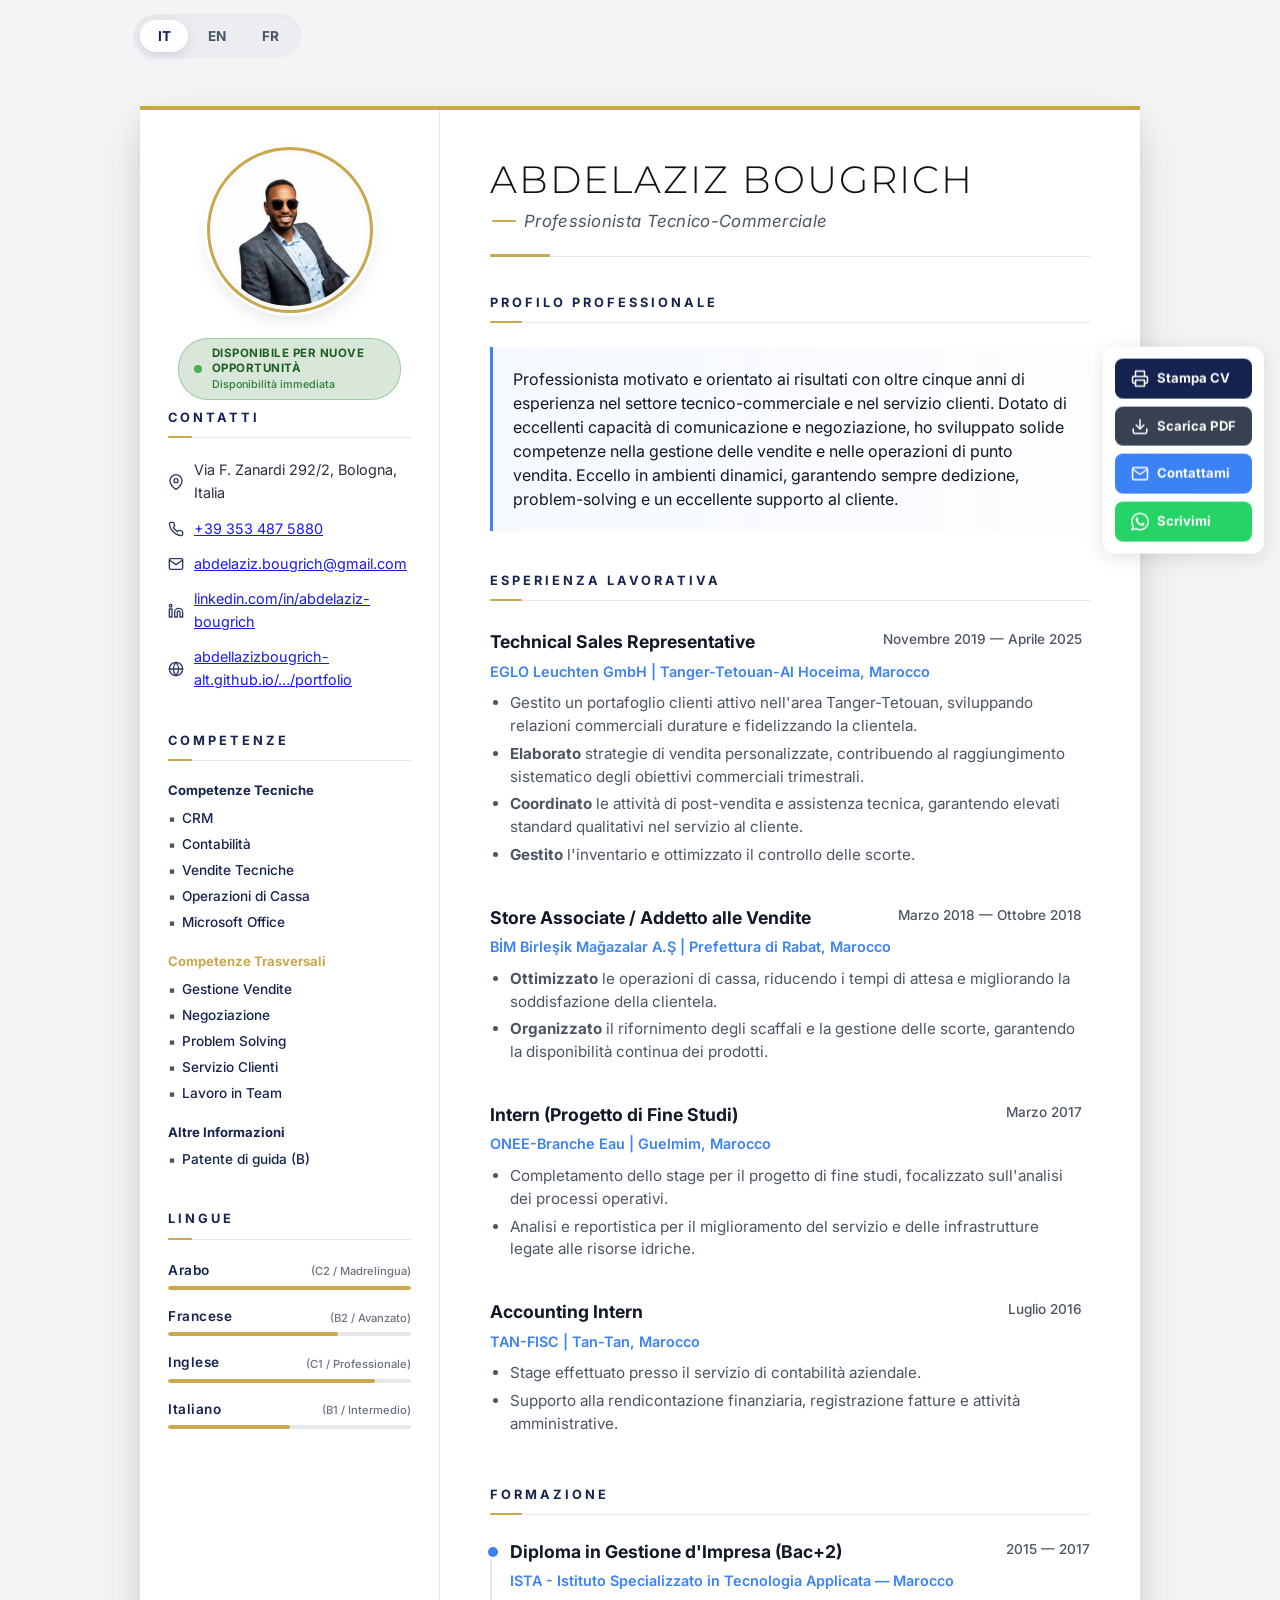
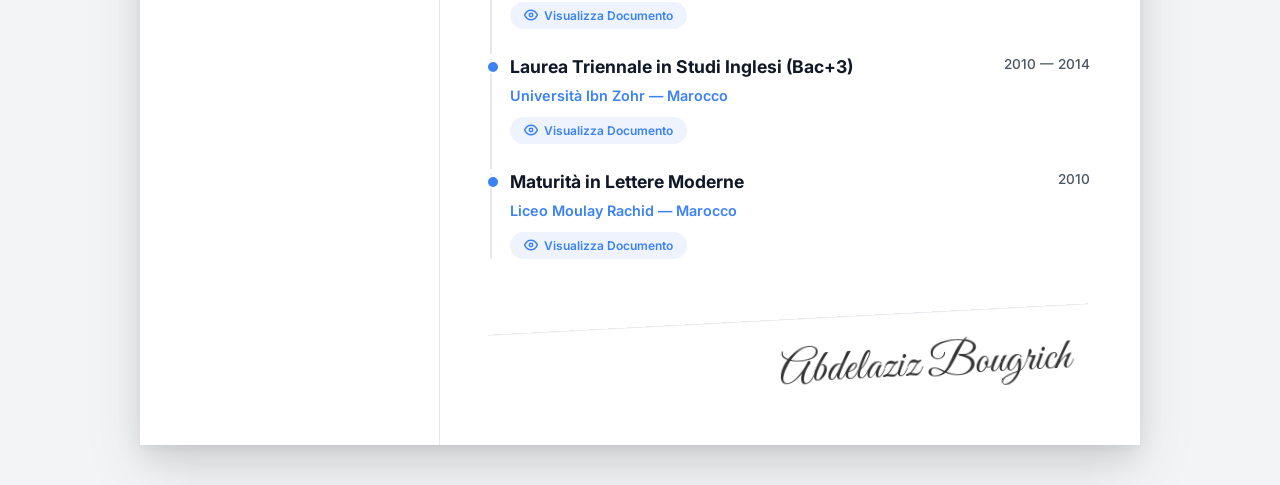
==== index.html @ 0a9b0629 "up" ====
<!DOCTYPE html>
<html lang="it">

<head>
    <meta charset="UTF-8">
    <meta name="viewport" content="width=device-width, initial-scale=1.0">
    <title>CV — Abdelaziz Bougrich | Technical Sales Professional</title>
    <!-- SEO & Accessibility -->
    <meta name="description"
        content="CV professionale di Abdelaziz Bougrich — Professionista Tecnico-Commerciale con 5+ anni di esperienza. Basato a Bologna, Italia.">
    <!-- Open Graph / LinkedIn / WhatsApp Social Preview -->
    <meta property="og:type" content="profile">
    <meta property="og:title" content="Abdelaziz Bougrich — Professionista Tecnico-Commerciale">
    <meta property="og:description"
        content="CV professionale con 5+ anni di esperienza nelle vendite tecniche, servizio clienti e gestione commerciale. Disponibile a Bologna, Italia.">
    <meta property="og:url" content="https://abdellazizbougrich-alt.github.io/Bougrich-abdelaziz-CV/">
    <meta property="og:image"
        content="https://abdellazizbougrich-alt.github.io/Bougrich-abdelaziz-CV/profile-placeholder.jpeg">
    <meta property="og:locale" content="it_IT">
    <meta name="twitter:card" content="summary_large_image">
    <meta name="twitter:title" content="Abdelaziz Bougrich — CV Professionale">
    <meta name="twitter:description" content="5+ anni nelle vendite tecniche. Disponibile a Bologna, Italia.">
    <link rel="icon" type="image/svg+xml"
        href="data:image/svg+xml,<svg xmlns='http://www.w3.org/2000/svg' viewBox='0 0 32 32'><rect width='32' height='32' rx='6' fill='%231a2a6c'/><text x='16' y='22' font-family='sans-serif' font-size='13' font-weight='700' fill='white' text-anchor='middle'>AB</text></svg>">
    <link rel="stylesheet" href="style.css">
</head>

<body>
    <!-- Language Toggles -->
    <input type="radio" name="lang-switch" id="lang-it" checked class="lang-toggle">
    <input type="radio" name="lang-switch" id="lang-en" class="lang-toggle">
    <input type="radio" name="lang-switch" id="lang-fr" class="lang-toggle">

    <div class="top-bar no-print">
        <div class="lang-controls">
            <label for="lang-it" class="lang-btn">IT</label>
            <label for="lang-en" class="lang-btn">EN</label>
            <label for="lang-fr" class="lang-btn">FR</label>
        </div>
    </div>

    <div class="cv-wrapper">
        <!-- Sidebar: Info, Skills, Languages -->
        <aside class="sidebar">
            <div class="photo-container">
                <img src="profile-placeholder.jpeg"
                    alt="Abdelaziz Bougrich" class="profile-photo">
            </div>

            <!-- Availability Badge -->
            <div class="availability-badge no-print" id="availabilityBadge">
                <span class="badge-dot"></span>
                <div class="badge-text">
                    <strong class="badge-status">
                        <span data-lang="it">Disponibile per nuove opportunità</span>
                        <span data-lang="en">Open to Work</span>
                        <span data-lang="fr">Ouvert aux opportunités</span>
                    </strong>
                    <span class="badge-notice">
                        <span data-lang="it">Disponibilità immediata</span>
                        <span data-lang="en">Available Immediately</span>
                        <span data-lang="fr">Disponible immédiatement</span>
                    </span>
                </div>
            </div>

            <!-- Contatti -->
            <div class="sidebar-section" id="contatti">
                <h2 data-lang="it">Contatti</h2>
                <h2 data-lang="en">Contact</h2>
                <h2 data-lang="fr">Contacts</h2>
                <div class="contact-info">
                    <p>
                        <svg xmlns="http://www.w3.org/2000/svg" width="16" height="16" viewBox="0 0 24 24" fill="none"
                            stroke="currentColor" stroke-width="2" stroke-linecap="round" stroke-linejoin="round"
                            class="contact-icon">
                            <path d="M21 10c0 7-9 13-9 13s-9-6-9-13a9 9 0 0 1 18 0z"></path>
                            <circle cx="12" cy="10" r="3"></circle>
                        </svg>
                        <span data-lang="it">Via F. Zanardi 292/2, Bologna, Italia</span><span data-lang="en">Via F.
                            Zanardi 292/2, Bologna, Italy</span><span data-lang="fr">Via F. Zanardi 292/2, Bologne,
                            Italie</span>
                    </p>
                    <p>
                        <svg xmlns="http://www.w3.org/2000/svg" width="16" height="16" viewBox="0 0 24 24" fill="none"
                            stroke="currentColor" stroke-width="2" stroke-linecap="round" stroke-linejoin="round"
                            class="contact-icon">
                            <path
                                d="M22 16.92v3a2 2 0 0 1-2.18 2 19.79 19.79 0 0 1-8.63-3.07 19.5 19.5 0 0 1-6-6 19.79 19.79 0 0 1-3.07-8.67A2 2 0 0 1 4.11 2h3a2 2 0 0 1 2 1.72 12.84 12.84 0 0 0 .7 2.81 2 2 0 0 1-.45 2.11L8.09 9.91a16 16 0 0 0 6 6l1.27-1.27a2 2 0 0 1 2.11-.45 12.84 12.84 0 0 0 2.81.7A2 2 0 0 1 22 16.92z">
                            </path>
                        </svg>
                        <a href="tel:+393534875880">+39 353 487 5880</a>
                    </p>
                    <p>
                        <svg xmlns="http://www.w3.org/2000/svg" width="16" height="16" viewBox="0 0 24 24" fill="none"
                            stroke="currentColor" stroke-width="2" stroke-linecap="round" stroke-linejoin="round"
                            class="contact-icon">
                            <path d="M4 4h16c1.1 0 2 .9 2 2v12c0 1.1-.9 2-2 2H4c-1.1 0-2-.9-2-2V6c0-1.1.9-2 2-2z">
                            </path>
                            <polyline points="22,6 12,13 2,6"></polyline>
                        </svg>
                        <a href="https://mail.google.com/mail/?view=cm&fs=1&to=abdelaziz.bougrich@gmail.com&su=Candidatura%20-%20Abdelaziz%20Bougrich"
                            target="_blank">abdelaziz.bougrich@gmail.com</a>
                    </p>
                    <p>
                        <svg xmlns="http://www.w3.org/2000/svg" width="16" height="16" viewBox="0 0 24 24" fill="none"
                            stroke="currentColor" stroke-width="2" stroke-linecap="round" stroke-linejoin="round"
                            class="contact-icon">
                            <path d="M16 8a6 6 0 0 1 6 6v7h-4v-7a2 2 0 0 0-2-2 2 2 0 0 0-2 2v7h-4v-7a6 6 0 0 1 6-6z">
                            </path>
                            <rect x="2" y="9" width="4" height="12"></rect>
                            <circle cx="4" cy="4" r="2"></circle>
                        </svg>
                        <a href="https://www.linkedin.com/in/abdelaziz-bougrich-a13671155/"
                            target="_blank">linkedin.com/in/abdelaziz-bougrich</a>
                    </p>
                    <p>
                        <svg xmlns="http://www.w3.org/2000/svg" width="16" height="16" viewBox="0 0 24 24" fill="none"
                            stroke="currentColor" stroke-width="2" stroke-linecap="round" stroke-linejoin="round"
                            class="contact-icon">
                            <circle cx="12" cy="12" r="10"></circle>
                            <line x1="2" y1="12" x2="22" y2="12"></line>
                            <path
                                d="M12 2a15.3 15.3 0 0 1 4 10 15.3 15.3 0 0 1-4 10 15.3 15.3 0 0 1-4-10 15.3 15.3 0 0 1 4-10z">
                            </path>
                        </svg>
                        <a href="https://abdellazizbougrich-alt.github.io/Abdelaziz-Bougrich-portfolio/"
                            target="_blank">abdellazizbougrich-alt.github.io/…/portfolio</a>
                    </p>
                </div>
            </div>

            <!-- Competenze -->
            <div class="sidebar-section" id="competenze">
                <h2 data-lang="it">Competenze</h2>
                <h2 data-lang="en">Skills</h2>
                <h2 data-lang="fr">Compétences</h2>
                <strong style="display:block; margin-bottom:8px; font-size:0.82em; color:var(--primary-navy);"
                    data-lang="it">Competenze Tecniche</strong>
                <strong style="display:block; margin-bottom:8px; font-size:0.82em; color:var(--primary-navy);"
                    data-lang="en">Hard Skills</strong>
                <strong style="display:block; margin-bottom:8px; font-size:0.82em; color:var(--primary-navy);"
                    data-lang="fr">Compétences Techniques</strong>
                <ul class="skills-bullet-list" style="margin-bottom:20px;">
                    <li>CRM</li>
                    <li><span data-lang="it">Contabilità</span><span data-lang="en">Accounting</span><span
                            data-lang="fr">Comptabilité</span></li>
                    <li><span data-lang="it">Vendite Tecniche</span><span data-lang="en">Technical Sales</span><span
                            data-lang="fr">Ventes Techniques</span></li>
                    <li><span data-lang="it">Operazioni di Cassa</span><span data-lang="en">Cashiering</span><span
                            data-lang="fr">Tenue de Caisse</span></li>
                    <li>Microsoft Office</li>
                </ul>
                <strong style="display:block; margin-bottom:8px; font-size:0.82em; color:var(--accent-gold);"
                    data-lang="it">Competenze Trasversali</strong>
                <strong style="display:block; margin-bottom:8px; font-size:0.82em; color:var(--accent-gold);"
                    data-lang="en">Soft Skills</strong>
                <strong style="display:block; margin-bottom:8px; font-size:0.82em; color:var(--accent-gold);"
                    data-lang="fr">Compétences Transversales</strong>
                <ul class="skills-bullet-list" style="margin-bottom:20px;">
                    <li><span data-lang="it">Gestione Vendite</span><span data-lang="en">Sales Management</span><span
                            data-lang="fr">Gestion des Ventes</span></li>
                    <li><span data-lang="it">Negoziazione</span><span data-lang="en">Negotiation</span><span
                            data-lang="fr">Négociation</span></li>
                    <li><span data-lang="it">Problem Solving</span><span data-lang="en">Problem Solving</span><span
                            data-lang="fr">Résolution de Problèmes</span></li>
                    <li><span data-lang="it">Servizio Clienti</span><span data-lang="en">Customer Service</span><span
                            data-lang="fr">Service Client</span></li>
                    <li><span data-lang="it">Lavoro in Team</span><span data-lang="en">Teamwork</span><span
                            data-lang="fr">Travail en Équipe</span></li>
                </ul>
                <strong style="display:block; margin-bottom:8px; font-size:0.82em; color:var(--primary-navy);"
                    data-lang="it">Altre Informazioni</strong>
                <strong style="display:block; margin-bottom:8px; font-size:0.82em; color:var(--primary-navy);"
                    data-lang="en">Other Information</strong>
                <strong style="display:block; margin-bottom:8px; font-size:0.82em; color:var(--primary-navy);"
                    data-lang="fr">Autres Informations</strong>
                <ul class="skills-bullet-list">
                    <li><span data-lang="it">Patente di guida (B)</span><span data-lang="en">Driving Licence
                            (B)</span><span data-lang="fr">Permis de conduire (B)</span></li>
                </ul>
            </div>

            <!-- Lingue -->
            <div class="sidebar-section" id="lingue">
                <h2 data-lang="it">Lingue</h2>
                <h2 data-lang="en">Languages</h2>
                <h2 data-lang="fr">Langues</h2>
                <div class="lang-skill-group">
                    <div class="lang-item">
                        <div class="lang-info">
                            <span class="lang-name" data-lang="it">Arabo</span><span class="lang-name"
                                data-lang="en">Arabic</span><span class="lang-name" data-lang="fr">Arabe</span>
                            <span class="lang-level">(C2 / Madrelingua)</span>
                        </div>
                        <div class="lang-bar-bg">
                            <div class="lang-bar-fill" style="width:100%;"></div>
                        </div>
                    </div>
                    <div class="lang-item">
                        <div class="lang-info">
                            <span class="lang-name" data-lang="it">Francese</span><span class="lang-name"
                                data-lang="en">French</span><span class="lang-name" data-lang="fr">Français</span>
                            <span class="lang-level">(B2 / Avanzato)</span>
                        </div>
                        <div class="lang-bar-bg">
                            <div class="lang-bar-fill" style="width:70%;"></div>
                        </div>
                    </div>
                    <div class="lang-item">
                        <div class="lang-info">
                            <span class="lang-name" data-lang="it">Inglese</span><span class="lang-name"
                                data-lang="en">English</span><span class="lang-name" data-lang="fr">Anglais</span>
                            <span class="lang-level">(C1 / Professionale)</span>
                        </div>
                        <div class="lang-bar-bg">
                            <div class="lang-bar-fill" style="width:85%;"></div>
                        </div>
                    </div>
                    <div class="lang-item">
                        <div class="lang-info">
                            <span class="lang-name" data-lang="it">Italiano</span><span class="lang-name"
                                data-lang="en">Italian</span><span class="lang-name" data-lang="fr">Italien</span>
                            <span class="lang-level">(B1 / Intermedio)</span>
                        </div>
                        <div class="lang-bar-bg">
                            <div class="lang-bar-fill" style="width:50%;"></div>
                        </div>
                    </div>
                </div>
            </div>
        </aside>

        <!-- Main Content: Profile, Experience, Education -->
        <main class="main-content">
            <header>
                <h1><span class="first-name">Abdelaziz</span> <span class="last-name">BOUGRICH</span></h1>
                <p class="subtitle" data-lang="it">Professionista Tecnico-Commerciale</p>
                <p class="subtitle" data-lang="en">Technical Sales Professional</p>
                <p class="subtitle" data-lang="fr">Professionnel Technico-Commercial</p>
            </header>


            <section id="profilo">
                <h2 data-lang="it">Profilo Professionale</h2>
                <h2 data-lang="en">Professional Profile</h2>
                <h2 data-lang="fr">Profil Professionnel</h2>

                <div class="profile-grid">
                    <div class="profile-variant" data-lang="it">
                        <p>Professionista motivato e orientato ai risultati con oltre cinque anni di esperienza nel
                            settore tecnico-commerciale e nel servizio clienti. Dotato di eccellenti capacità di
                            comunicazione e negoziazione, ho sviluppato solide competenze nella gestione delle vendite e
                            nelle operazioni di punto vendita. Eccello in ambienti dinamici, garantendo sempre
                            dedizione, problem-solving e un eccellente supporto al cliente.</p>
                    </div>

                    <div class="profile-variant" data-lang="en">
                        <p>Motivated and results-oriented professional with over five years of experience in technical
                            sales and customer service. Equipped with excellent communication and negotiation skills, I
                            have developed solid expertise in sales management and store operations. I excel in dynamic,
                            fast-paced environments, consistently delivering dedication, problem-solving abilities, and
                            outstanding client support.</p>
                    </div>

                    <div class="profile-variant" data-lang="fr">
                        <p>Professionnel motivé et orienté vers les résultats avec plus de cinq ans d'expérience dans le
                            domaine technico-commercial et le service client. Doté d'excellentes capacités de
                            communication et de négociation, j'ai développé une solide expertise dans la gestion des
                            ventes et les opérations en magasin. J'excelle dans des environnements dynamiques, en
                            garantissant toujours dévouement, capacités de résolution de problèmes et un support client
                            exceptionnel.</p>
                    </div>
                </div>
            </section>

            <section id="esperienza">
                <h2 data-lang="it">Esperienza Lavorativa</h2>
                <h2 data-lang="en">Work Experience</h2>
                <h2 data-lang="fr">Expérience Professionnelle</h2>

                <article class="experience-item">
                    <div class="item-header">
                        <span class="item-title" data-lang="it">Technical Sales Representative</span>
                        <span class="item-title" data-lang="en">Technical Sales Representative</span>
                        <span class="item-title" data-lang="fr">Représentant Technico-Commercial</span>

                        <span class="item-date" data-lang="it">Novembre 2019 — Aprile 2025</span>
                        <span class="item-date" data-lang="en">November 2019 — April 2025</span>
                        <span class="item-date" data-lang="fr">Novembre 2019 — Avril 2025</span>
                    </div>
                    <div class="item-meta" data-lang="it">EGLO Leuchten GmbH | Tanger-Tetouan-Al Hoceima, Marocco</div>
                    <div class="item-meta" data-lang="en">EGLO Leuchten GmbH | Tanger-Tetouan-Al Hoceima, Morocco</div>
                    <div class="item-meta" data-lang="fr">EGLO Leuchten GmbH | Tanger-Tétouan-Al Hoceima, Maroc</div>

                    <div class="item-content" data-lang="it">
                        <ul>
                            <li><strong></strong>Gestito</strong> un portafoglio clienti attivo nell'area
                                Tanger-Tetouan, sviluppando relazioni commerciali durature e fidelizzando la clientela.
                            </li>
                            <li><strong>Elaborato</strong> strategie di vendita personalizzate, contribuendo al
                                raggiungimento sistematico degli obiettivi commerciali trimestrali.</li>
                            <li><strong>Coordinato</strong> le attività di post-vendita e assistenza tecnica, garantendo
                                elevati standard qualitativi nel servizio al cliente.</li>
                            <li><strong>Gestito</strong> l'inventario e ottimizzato il controllo delle scorte.</li>
                        </ul>
                    </div>
                    <div class="item-content" data-lang="en">
                        <ul>
                            <li><strong>Managed</strong> an active client portfolio across the Tanger-Tetouan region,
                                building lasting commercial relationships and driving customer loyalty.</li>
                            <li><strong>Developed</strong> tailored sales strategies that consistently contributed to
                                achieving quarterly commercial targets.</li>
                            <li><strong>Coordinated</strong> post-sale and technical support activities, ensuring
                                high-quality standards in customer service delivery.</li>
                            <li>Inventory management and stock control optimization.</li>
                        </ul>
                    </div>
                    <div class="item-content" data-lang="fr">
                        <ul>
                            <li><strong>Géré</strong> un portefeuille actif de clients dans la région Tanger-Tétouan, en
                                développant des relations commerciales durables et en fidélisant la clientèle.</li>
                            <li><strong>Élaboré</strong> des stratégies de vente personnalisées contribuant à l'atteinte
                                systématique des objectifs commerciaux trimestriels.</li>
                            <li><strong>Coordonné</strong> les activités d'après-vente et d'assistance technique,
                                garantissant un service client de haute qualité.</li>
                            <li><strong>Géré</strong> l'inventaire et optimisé le contrôle des stocks.</li>
                        </ul>
                    </div>
                </article>

                <article class="experience-item">
                    <div class="item-header">
                        <span class="item-title" data-lang="it">Store Associate / Addetto alle Vendite</span>
                        <span class="item-title" data-lang="en">Store Associate / Cashier</span>
                        <span class="item-title" data-lang="fr">Employé de Magasin / Caissier</span>

                        <span class="item-date" data-lang="it">Marzo 2018 — Ottobre 2018</span>
                        <span class="item-date" data-lang="en">March 2018 — October 2018</span>
                        <span class="item-date" data-lang="fr">Mars 2018 — Octobre 2018</span>
                    </div>

                    <div class="item-meta" data-lang="it">BİM Birleşik Mağazalar A.Ş | Prefettura di Rabat, Marocco
                    </div>
                    <div class="item-meta" data-lang="en">BİM Birleşik Mağazalar A.Ş | Rabat Prefecture, Morocco</div>
                    <div class="item-meta" data-lang="fr">BİM Birleşik Mağazalar A.Ş | Préfecture de Rabat, Maroc</div>

                    <div class="item-content" data-lang="it">
                        <ul>
                            <li><strong>Ottimizzato</strong> le operazioni di cassa, riducendo i tempi di attesa e
                                migliorando la soddisfazione della clientela.</li>
                            <li><strong>Organizzato</strong> il rifornimento degli scaffali e la gestione delle scorte,
                                garantendo la disponibilità continua dei prodotti.</li>
                        </ul>
                    </div>
                    <div class="item-content" data-lang="en">
                        <ul>
                            <li><strong>Optimized</strong> cashier operations, reducing wait times and improving overall
                                customer satisfaction.</li>
                            <li><strong>Organized</strong> shelf restocking and stock management, ensuring continuous
                                product availability on the shop floor.</li>
                        </ul>
                    </div>
                    <div class="item-content" data-lang="fr">
                        <ul>
                            <li><strong>Optimisé</strong> les opérations de caisse, réduisant les temps d'attente et
                                améliorant la satisfaction client.</li>
                            <li><strong>Organisé</strong> le réapprovisionnement des rayons et la gestion des stocks
                                pour garantir une disponibilité continue des produits.</li>
                        </ul>
                    </div>
                </article>

                <article class="experience-item">
                    <div class="item-header">
                        <span class="item-title" data-lang="it">Intern (Progetto di Fine Studi)</span>
                        <span class="item-title" data-lang="en">Intern (Final Year Project)</span>
                        <span class="item-title" data-lang="fr">Stagiaire (Projet de Fin d'Études)</span>

                        <span class="item-date" data-lang="it">Marzo 2017</span>
                        <span class="item-date" data-lang="en">March 2017</span>
                        <span class="item-date" data-lang="fr">Mars 2017</span>
                    </div>
                    <div class="item-meta" data-lang="it">ONEE-Branche Eau | Guelmim, Marocco</div>
                    <div class="item-meta" data-lang="en">ONEE-Branche Eau | Guelmim, Morocco</div>
                    <div class="item-meta" data-lang="fr">ONEE-Branche Eau | Guelmim, Maroc</div>

                    <div class="item-content" data-lang="it">
                        <ul>
                            <li>Completamento dello stage per il progetto di fine studi, focalizzato sull'analisi dei
                                processi operativi.</li>
                            <li>Analisi e reportistica per il miglioramento del servizio e delle infrastrutture legate
                                alle risorse idriche.</li>
                        </ul>
                    </div>
                    <div class="item-content" data-lang="en">
                        <ul>
                            <li>Completion of final year project internship, focused on analyzing operational processes.
                            </li>
                            <li>Analysis and reporting for improving services and infrastructure related to water
                                resources.</li>
                        </ul>
                    </div>
                    <div class="item-content" data-lang="fr">
                        <ul>
                            <li>Réalisation du stage de projet de fin d'études, axé sur l'analyse des processus
                                opérationnels.</li>
                            <li>Analyse et reporting pour l'amélioration du service et des infrastructures liées aux
                                ressources en eau.</li>
                        </ul>
                    </div>
                </article>

                <article class="experience-item">
                    <div class="item-header">
                        <span class="item-title" data-lang="it">Accounting Intern</span>
                        <span class="item-title" data-lang="en">Accounting Intern</span>
                        <span class="item-title" data-lang="fr">Stagiaire en Comptabilité</span>

                        <span class="item-date" data-lang="it">Luglio 2016</span>
                        <span class="item-date" data-lang="en">July 2016</span>
                        <span class="item-date" data-lang="fr">Juillet 2016</span>
                    </div>
                    <div class="item-meta" data-lang="it">TAN-FISC | Tan-Tan, Marocco</div>
                    <div class="item-meta" data-lang="en">TAN-FISC | Tan-Tan, Morocco</div>
                    <div class="item-meta" data-lang="fr">TAN-FISC | Tan-Tan, Maroc</div>

                    <div class="item-content" data-lang="it">
                        <ul>
                            <li>Stage effettuato presso il servizio di contabilità aziendale.</li>
                            <li>Supporto alla rendicontazione finanziaria, registrazione fatture e attività
                                amministrative.</li>
                        </ul>
                    </div>
                    <div class="item-content" data-lang="en">
                        <ul>
                            <li>Internship conducted in the corporate accounting department.</li>
                            <li>Support for financial reporting, invoice registration, and administrative tasks.</li>
                        </ul>
                    </div>
                    <div class="item-content" data-lang="fr">
                        <ul>
                            <li>Stage effectué au sein du service de comptabilité de l'entreprise.</li>
                            <li>Appui au reporting financier, à l'enregistrement des factures et aux tâches
                                administratives.</li>
                        </ul>
                    </div>
                </article>
            </section>

            <section id="formazione">
                <h2 data-lang="it">Formazione</h2>
                <h2 data-lang="en">Education</h2>
                <h2 data-lang="fr">Formation</h2>

                <div class="education-item">
                    <div class="item-header">
                        <span class="item-title" data-lang="it">Diploma in Gestione d'Impresa (Bac+2)</span>
                        <span class="item-title" data-lang="en">Diploma in Business Management (Bac+2)</span>
                        <span class="item-title" data-lang="fr">Diplôme en Gestion des Entreprises (Bac+2)</span>

                        <span class="item-date" data-lang="it">2015 — 2017</span>
                        <span class="item-date" data-lang="en">2015 — 2017</span>
                        <span class="item-date" data-lang="fr">2015 — 2017</span>
                    </div>
                    <div class="item-meta">
                        <span data-lang="it">ISTA - Istituto Specializzato in Tecnologia Applicata &mdash;
                            Marocco</span>
                        <span data-lang="en">ISTA - Specialized Institute of Applied Technology &mdash; Morocco</span>
                        <span data-lang="fr">ISTA - Institut Spécialisé de Technologie Appliquée &mdash; Maroc</span>
                    </div>
                    <!-- View Button -->
                    <button class="btn-view-degree no-print" onclick="openModal(0)">
                        <svg width="14" height="14" viewBox="0 0 24 24" fill="none" stroke="currentColor"
                            stroke-width="2.5" stroke-linecap="round" stroke-linejoin="round">
                            <path d="M1 12s4-8 11-8 11 8 11 8-4 8-11 8-11-8-11-8z"></path>
                            <circle cx="12" cy="12" r="3"></circle>
                        </svg>
                        <span data-lang="it">Visualizza Documento</span>
                        <span data-lang="en">View Document</span>
                        <span data-lang="fr">Voir le Document</span>
                    </button>
                </div>

                <div class="education-item">
                    <div class="item-header">
                        <span class="item-title" data-lang="it">Laurea Triennale in Studi Inglesi (Bac+3)</span>
                        <span class="item-title" data-lang="en">Bachelor's Degree in English Studies (Bac+3)</span>
                        <span class="item-title" data-lang="fr">Licence en Études Anglaises (Bac+3)</span>

                        <span class="item-date" data-lang="it">2010 — 2014</span>
                        <span class="item-date" data-lang="en">2010 — 2014</span>
                        <span class="item-date" data-lang="fr">2010 — 2014</span>
                    </div>
                    <div class="item-meta">
                        <span data-lang="it">Università Ibn Zohr &mdash; Marocco</span>
                        <span data-lang="en">University Ibn Zohr &mdash; Morocco</span>
                        <span data-lang="fr">Université Ibn Zohr &mdash; Maroc</span>
                    </div>
                    <!-- View Button -->
                    <button class="btn-view-degree no-print" onclick="openModal(1)">
                        <svg width="14" height="14" viewBox="0 0 24 24" fill="none" stroke="currentColor"
                            stroke-width="2.5" stroke-linecap="round" stroke-linejoin="round">
                            <path d="M1 12s4-8 11-8 11 8 11 8-4 8-11 8-11-8-11-8z"></path>
                            <circle cx="12" cy="12" r="3"></circle>
                        </svg>
                        <span data-lang="it">Visualizza Documento</span>
                        <span data-lang="en">View Document</span>
                        <span data-lang="fr">Voir le Document</span>
                    </button>
                </div>

                <div class="education-item">
                    <div class="item-header">
                        <span class="item-title" data-lang="it">Maturità in Lettere Moderne</span>
                        <span class="item-title" data-lang="en">High School Diploma in Modern Literature</span>
                        <span class="item-title" data-lang="fr">Baccalauréat en Lettres Modernes</span>

                        <span class="item-date" data-lang="it">2010</span>
                        <span class="item-date" data-lang="en">2010</span>
                        <span class="item-date" data-lang="fr">2010</span>
                    </div>
                    <div class="item-meta">
                        <span data-lang="it">Liceo Moulay Rachid &mdash; Marocco</span>
                        <span data-lang="en">Lycée Moulay Rachid &mdash; Morocco</span>
                        <span data-lang="fr">Lycée Moulay Rachid &mdash; Maroc</span>
                    </div>
                    <!-- View Button -->
                    <button class="btn-view-degree no-print" onclick="openModal(2)">
                        <svg width="14" height="14" viewBox="0 0 24 24" fill="none" stroke="currentColor"
                            stroke-width="2.5" stroke-linecap="round" stroke-linejoin="round">
                            <path d="M1 12s4-8 11-8 11 8 11 8-4 8-11 8-11-8-11-8z"></path>
                            <circle cx="12" cy="12" r="3"></circle>
                        </svg>
                        <span data-lang="it">Visualizza Documento</span>
                        <span data-lang="en">View Document</span>
                        <span data-lang="fr">Voir le Document</span>
                    </button>
                </div>
            </section>

            <!-- Elegant Signature -->
            <div class="cv-signature">
                Abdelaziz Bougrich
            </div>


        </main>
    </div>

    <!-- Floating CTA Action Bar -->
    <div class="cta-bar no-print">
        <a class="cta-btn cta-print" onclick="printCV(event)" href="#" role="button" aria-label="Stampa CV">
            <svg xmlns="http://www.w3.org/2000/svg" width="18" height="18" viewBox="0 0 24 24" fill="none"
                stroke="currentColor" stroke-width="2" stroke-linecap="round" stroke-linejoin="round">
                <polyline points="6 9 6 2 18 2 18 9" />
                <path d="M6 18H4a2 2 0 0 1-2-2v-5a2 2 0 0 1 2-2h16a2 2 0 0 1 2 2v5a2 2 0 0 1-2 2h-2" />
                <rect x="6" y="14" width="12" height="8" />
            </svg>
            <span data-lang="it">Stampa CV</span><span data-lang="en">Print CV</span><span
                data-lang="fr">Imprimer</span>
        </a>
        <a class="cta-btn cta-pdf" onclick="downloadPDF(event)" href="#" role="button" aria-label="Scarica PDF"
            title="Salva come PDF — scegli &lsquo;Salva come PDF&rsquo; nella finestra di stampa">
            <svg xmlns="http://www.w3.org/2000/svg" width="18" height="18" viewBox="0 0 24 24" fill="none"
                stroke="currentColor" stroke-width="2" stroke-linecap="round" stroke-linejoin="round">
                <path d="M21 15v4a2 2 0 0 1-2 2H5a2 2 0 0 1-2-2v-4" />
                <polyline points="7 10 12 15 17 10" />
                <line x1="12" y1="15" x2="12" y2="3" />
            </svg>
            <span data-lang="it">Scarica PDF</span><span data-lang="en">Download PDF</span><span
                data-lang="fr">Télécharger</span>
        </a>
        <a class="cta-btn cta-email"
            href="https://mail.google.com/mail/?view=cm&fs=1&to=abdelaziz.bougrich@gmail.com&su=Candidatura%20-%20Abdelaziz%20Bougrich"
            target="_blank" aria-label="Email">
            <svg xmlns="http://www.w3.org/2000/svg" width="18" height="18" viewBox="0 0 24 24" fill="none"
                stroke="currentColor" stroke-width="2" stroke-linecap="round" stroke-linejoin="round">
                <path d="M4 4h16c1.1 0 2 .9 2 2v12c0 1.1-.9 2-2 2H4c-1.1 0-2-.9-2-2V6c0-1.1.9-2 2-2z" />
                <polyline points="22,6 12,13 2,6" />
            </svg>
            <span data-lang="it">Contattami</span><span data-lang="en">Email Me</span><span
                data-lang="fr">M'écrire</span>
        </a>
        <a class="cta-btn cta-whatsapp"
            href="https://wa.me/393534875880?text=Ciao%20Abdelaziz%2C%20ho%20visto%20il%20tuo%20CV%20e%20vorrei%20parlare%20con%20te."
            target="_blank" aria-label="WhatsApp">
            <svg xmlns="http://www.w3.org/2000/svg" width="18" height="18" viewBox="0 0 24 24" fill="currentColor">
                <path
                    d="M17.472 14.382c-.297-.149-1.758-.867-2.03-.967-.273-.099-.471-.148-.67.15-.197.297-.767.966-.94 1.164-.173.199-.347.223-.644.075-.297-.15-1.255-.463-2.39-1.475-.883-.788-1.48-1.761-1.653-2.059-.173-.297-.018-.458.13-.606.134-.133.298-.347.446-.52.149-.174.198-.298.298-.497.099-.198.05-.371-.025-.52-.075-.149-.669-1.612-.916-2.207-.242-.579-.487-.5-.669-.51-.173-.008-.371-.01-.57-.01-.198 0-.52.074-.792.372-.272.297-1.04 1.016-1.04 2.479 0 1.462 1.065 2.875 1.213 3.074.149.198 2.096 3.2 5.077 4.487.709.306 1.262.489 1.694.625.712.227 1.36.195 1.871.118.571-.085 1.758-.719 2.006-1.413.248-.694.248-1.289.173-1.413-.074-.124-.272-.198-.57-.347m-5.421 7.403h-.004a9.87 9.87 0 0 1-5.031-1.378l-.361-.214-3.741.982.998-3.648-.235-.374a9.86 9.86 0 0 1-1.51-5.26c.001-5.45 4.436-9.884 9.888-9.884 2.64 0 5.122 1.03 6.988 2.898a9.825 9.825 0 0 1 2.893 6.994c-.003 5.45-4.437 9.884-9.885 9.884m8.413-18.297A11.815 11.815 0 0 0 12.05 0C5.495 0 .16 5.335.157 11.892c0 2.096.547 4.142 1.588 5.945L.057 24l6.305-1.654a11.882 11.882 0 0 0 5.683 1.448h.005c6.554 0 11.89-5.335 11.893-11.893a11.821 11.821 0 0 0-3.48-8.413Z" />
            </svg>
            <span data-lang="it">Scrivimi</span><span data-lang="en">WhatsApp</span><span data-lang="fr">WhatsApp</span>
        </a>
    </div>

    <!-- Modal Gallery HTML -->
    <div id="degreeModal" class="modal" onclick="closeModal(event)">
        <span class="modal-close" onclick="closeModal(event)">&times;</span>
        <div class="modal-content-wrapper" onclick="event.stopPropagation()">
            <img class="modal-content" id="modalImage">
            <button class="modal-nav prev-btn" onclick="changeImage(-1)">&#10094;</button>
            <button class="modal-nav next-btn" onclick="changeImage(1)">&#10095;</button>
            <div id="modalCaption"></div>
        </div>
    </div>

    <!-- Mobile Scroll Behavior Script -->
    <script>
        // ---- Print / PDF helpers ----
        function printCV(e) {
            if (e) e.preventDefault();
            window.print();
        }

        function downloadPDF(e) {
            if (e) e.preventDefault();
            // Set a clean title so the browser's print-to-PDF dialog
            // suggests a professional filename based on language.
            const originalTitle = document.title;
            const isIt = document.getElementById('lang-it').checked;
            const isFr = document.getElementById('lang-fr').checked;

            let filename = 'CV_Abdelaziz_Bougrich_EN';
            if (isIt) filename = 'CV_Abdelaziz_Bougrich_IT';
            else if (isFr) filename = 'CV_Abdelaziz_Bougrich_FR';

            document.title = filename;
            window.print();

            // Restore original title after dialog closes
            setTimeout(() => { document.title = originalTitle; }, 2000);
            window.addEventListener('focus', function handler() {
                document.title = originalTitle;
                window.removeEventListener('focus', handler);
            }, { once: true });
        }

        // ---- Scroll hide/show the CTA bar ----
        let lastScrollTop = 0;
        const ctaBar = document.querySelector('.cta-bar');

        window.addEventListener('scroll', function () {
            // Only apply scroll hiding on mobile view widths
            if (window.innerWidth <= 850) {
                let st = window.pageYOffset || document.documentElement.scrollTop;
                // Add tolerance to avoid jitter
                if (st > lastScrollTop && st > 150) {
                    // Scrolling down past threshold -> hide
                    ctaBar.classList.add('cta-hidden');
                } else if (st < lastScrollTop - 5 || st <= 150) {
                    // Scrolling up significantly or near top -> show
                    ctaBar.classList.remove('cta-hidden');
                }
                lastScrollTop = st <= 0 ? 0 : st;
            } else {
                // Ensure visibility on desktop always
                ctaBar.classList.remove('cta-hidden');
            }
        }, { passive: true });

        // --- 2. Degrees Modal Gallery Logic ---
        const degrees = [
            { src: "assets/diplome-ista.jpeg", titleIt: "Diploma ISTA", titleEn: "ISTA Diploma", titleFr: "Diplôme ISTA" },
            { src: "assets/licence-anglais.jpeg", titleIt: "Laurea Università Ibn Zohr", titleEn: "Ibn Zohr University Degree", titleFr: "Licence Université Ibn Zohr" },
            { src: "assets/baccalaureat.jpeg", titleIt: "Maturità", titleEn: "High School Diploma", titleFr: "Baccalauréat" }
        ];

        let currentIndex = 0;
        const modal = document.getElementById("degreeModal");
        const modalImg = document.getElementById("modalImage");
        const modalCaption = document.getElementById("modalCaption");

        function openModal(index) {
            modal.style.display = "flex";
            setTimeout(() => { modal.style.opacity = "1"; }, 10);
            document.body.style.overflow = "hidden";
            showImage(index || 0);
        }

        function closeModal(e) {
            if (e === undefined || e.target === modal || e.target.classList.contains('modal-close')) {
                modal.style.opacity = "0";
                setTimeout(() => {
                    modal.style.display = "none";
                    document.body.style.overflow = "auto";
                }, 300);
            }
        }

        function changeImage(step) {
            currentIndex += step;
            if (currentIndex >= degrees.length) currentIndex = 0;
            if (currentIndex < 0) currentIndex = degrees.length - 1;
            showImage(currentIndex);
        }

        function showImage(index) {
            currentIndex = index;
            modalImg.src = degrees[currentIndex].src;

            // Detect active language for caption
            const isIt = document.getElementById('lang-it').checked;
            const isFr = document.getElementById('lang-fr').checked;

            if (isIt) modalCaption.textContent = degrees[currentIndex].titleIt;
            else if (isFr) modalCaption.textContent = degrees[currentIndex].titleFr;
            else modalCaption.textContent = degrees[currentIndex].titleEn;
        }

        // Close on ESC key
        document.addEventListener('keydown', function (event) {
            if (event.key === "Escape" && modal.style.display === "flex") {
                closeModal();
            }
        });
    </script>
</body>

</html>
---- style.css ----
@import url('https://fonts.googleapis.com/css2?family=Great+Vibes&family=Inter:wght@300;400;500;600;700;800&family=Montserrat:wght@300;400;500;600;700;800&display=swap');

:root {
    /* Core Palette */
    --primary-navy:   #152350;           /* richer, deeper navy */
    --sidebar-text:   #ffffff;
    --main-bg:        #ffffff;
    --text-dark:      #111827;           /* darker for crisper contrast */
    --text-muted:     #4b5563;
    --accent-blue:    #3b82f6;           /* more vibrant blue */
    --accent-gold:    #c9a84c;           /* champagne gold — luxury accent */
    --border-color:   #e5e7eb;

    /* Typography */
    --font-family:   'Inter', -apple-system, BlinkMacSystemFont, 'Segoe UI', Roboto, sans-serif;
    --font-display:  'Montserrat', 'Inter', sans-serif;

    /* Sidebar */
    --sidebar-bg: #ffffff;
    --sidebar-text: var(--text-dark);
}

* {
    margin: 0;
    padding: 0;
    box-sizing: border-box;
}

body {
    font-family: var(--font-family);
    background-color: #f3f4f6;
    color: var(--text-dark);
    line-height: 1.5;
    -webkit-font-smoothing: antialiased;
}

.cv-wrapper {
    max-width: 1000px;
    margin: 40px auto;
    background: var(--main-bg);
    display: grid;
    grid-template-columns: 300px 1fr;
    min-height: 297mm;
    box-shadow:
        0 4px 6px  rgba(0,0,0,0.04),
        0 12px 30px rgba(0,0,0,0.10),
        0 30px 60px rgba(0,0,0,0.08);
    border-top: 4px solid var(--accent-gold);
    overflow: hidden;           /* clips sidebar gradient cleanly */
}

/* ---- Top bar (lang switcher) ---- */
.top-bar {
    max-width: 1060px;
    margin: 0 auto;
    display: flex;
    align-items: center;
    justify-content: flex-start;
    padding: 14px 24px 8px;
    gap: 10px;
}

.lang-controls {
    display: flex;
    gap: 4px;
    background: rgba(229, 231, 235, 0.5);
    padding: 6px;
    border-radius: 30px;
    box-shadow: inset 0 2px 4px rgba(0,0,0,0.03);
}

/* ---- Language Toggle Inputs (hidden) ---- */
.lang-toggle {
    display: none;
}

/* ---- Language Button Pills ---- */
.lang-btn {
    display: inline-flex;
    align-items: center;
    justify-content: center;
    cursor: pointer;
    font-size: 0.85rem;
    font-weight: 700;
    color: var(--text-muted);
    background: transparent;
    padding: 6px 16px;
    border-radius: 20px;
    transition: all 0.3s cubic-bezier(0.4, 0, 0.2, 1);
    min-width: 48px;
    text-align: center;
}

.lang-btn:hover {
    color: var(--primary-navy);
    background: rgba(255, 255, 255, 0.5);
}

/* Active tab highlight */
#lang-it:checked ~ .top-bar .lang-controls label[for="lang-it"],
#lang-en:checked ~ .top-bar .lang-controls label[for="lang-en"],
#lang-fr:checked ~ .top-bar .lang-controls label[for="lang-fr"] {
    background: #fff;
    color: var(--primary-navy);
    box-shadow: 0 4px 12px rgba(26, 42, 108, 0.12);
}

/* ---- Contact Info SVGs ---- */
.contact-info p {
    font-size: 0.95rem;
    line-height: 1.6;
    margin-bottom: 14px;
    display: flex;
    align-items: flex-start;
    gap: 12px;
}

.contact-icon {
    flex-shrink: 0;
    margin-top: 2px;
    color: var(--primary-navy);
}


/* ---- Content Visibility by Language ---- */
/* Inside the CV/Letter wrapper */
#lang-it:checked ~ .cv-wrapper [data-lang]:not([data-lang="it"]),
#lang-en:checked ~ .cv-wrapper [data-lang]:not([data-lang="en"]),
#lang-fr:checked ~ .cv-wrapper [data-lang]:not([data-lang="fr"]) {
    display: none !important;
}

/* CTA bar — outside .cv-wrapper, needs its own rule */
#lang-it:checked ~ .cta-bar [data-lang]:not([data-lang="it"]),
#lang-en:checked ~ .cta-bar [data-lang]:not([data-lang="en"]),
#lang-fr:checked ~ .cta-bar [data-lang]:not([data-lang="fr"]) {
    display: none !important;
}

/* ---- .no-print utility ---- */
@media print {
    .no-print {
        display: none !important;
    }
}

.sidebar {
    background: var(--sidebar-bg);
    color: var(--sidebar-text);
    padding: 40px 28px;
    border-right: 1px solid var(--border-color);
}

.photo-container {
    width: 160px;
    height: 160px;
    margin: 0 auto 28px;
    border-radius: 50%;
    /* Triple-ring effect adjusted for white background */
    box-shadow:
        0 0 0 3px var(--accent-gold),
        0 0 0 6px #ffffff,
        0 8px 20px rgba(0,0,0,0.12);
    background: #f9fafb;
    padding: 4px;
}

.profile-photo {
    width: 100%;
    height: 100%;
    object-fit: cover;
    object-position: top center;
    border-radius: 50%;
    display: block;
}

.sidebar-section {
    margin-bottom: 40px;
}

.sidebar-section h2 {
    font-size: 0.8rem;
    text-transform: uppercase;
    letter-spacing: 3px;
    margin-bottom: 20px;
    padding-bottom: 10px;
    font-weight: 700;
    color: var(--primary-navy);
    border-bottom: 1px solid var(--border-color);
    position: relative;
}

/* Gold underline accent on sidebar section titles */
.sidebar-section h2::after {
    content: '';
    position: absolute;
    bottom: -1px;
    left: 0;
    width: 24px;
    height: 2px;
    background: var(--accent-gold);
    border-radius: 1px;
}

.contact-info p {
    font-size: 0.9rem;
    margin-bottom: 12px;
    display: flex;
    align-items: center;
    gap: 10px;
    opacity: 0.9;
}




/* Minimalist Bullet Skills List */
.skills-bullet-list {
    list-style: none;
    padding-left: 0;
    margin-top: 8px;
    margin-bottom: 25px;
}

.skills-bullet-list li {
    position: relative;
    padding-left: 14px;
    margin-bottom: 7px;
    font-size: 0.85rem;
    color: var(--primary-navy);
    line-height: 1.4;
    font-weight: 500;
}

/* Custom dark square bullet point */
.skills-bullet-list li::before {
    content: '▪';
    position: absolute;
    left: 0;
    top: -1px;
    color: #4b5563; /* sophisticated dark gray bullet */
    font-size: 0.95rem; /* slightly larger bullet for presence */
}

/* Language Skill Progress Bars */
.lang-skill-group {
    display: flex;
    flex-direction: column;
    gap: 16px;
}

.lang-item {
    display: flex;
    flex-direction: column;
    gap: 6px;
}

.lang-info {
    display: flex;
    justify-content: space-between;
    align-items: flex-end;
}

.lang-name {
    font-size: 0.85rem;
    font-weight: 600;
    color: var(--primary-navy);
    letter-spacing: 0.5px;
}

.lang-level {
    font-size: 0.7rem;
    color: #6b7280;
    font-weight: 500;
}

.lang-bar-bg {
    width: 100%;
    height: 4px;
    background: #e5e7eb;
    border-radius: 2px;
    overflow: hidden;
}

.lang-bar-fill {
    height: 100%;
    background: var(--accent-gold);
    border-radius: 2px;
    transition: width 1s cubic-bezier(0.4, 0, 0.2, 1);
}

/* Main Content Styles */
.main-content {
    background: var(--main-bg);
    padding: 50px;
}

header {
    margin-bottom: 36px;
    padding-bottom: 22px;
    border-bottom: 1px solid var(--border-color);
    position: relative;
}

/* Gold accent stripe under header */
header::after {
    content: '';
    position: absolute;
    bottom: -1px;
    left: 0;
    width: 60px;
    height: 3px;
    background: var(--accent-gold);
    border-radius: 2px;
}

header h1 {
    font-family: var(--font-display);
    font-size: 2.4rem;
    color: #111111;               /* Pure professional black */
    line-height: 1.05;
    text-transform: uppercase;
    white-space: nowrap;
    overflow: hidden;
    text-overflow: ellipsis;
    margin-bottom: 8px;
    display: flex;
    gap: 12px;
}

header h1 .first-name {
    /* Elegant light weight */
    font-weight: 300;
    letter-spacing: 2px;
}

header h1 .last-name {
    /* Elegant light weight to match the first name */
    font-weight: 300;
    letter-spacing: 2px;
}

header .subtitle {
    font-family: var(--font-family);
    font-size: 1.05rem;
    color: var(--text-muted);
    font-weight: 400;
    font-style: italic;
    letter-spacing: 0.3px;
    padding-left: 2px;
    display: flex;
    align-items: center;
    gap: 8px;
}

/* Small gold dash before subtitle */
header .subtitle::before {
    content: '';
    display: inline-block;
    width: 24px;
    height: 2px;
    background: var(--accent-gold);
    border-radius: 1px;
    flex-shrink: 0;
}

section {
    margin-bottom: 40px;
}

section h2 {
    font-size: 0.8rem;
    color: var(--primary-navy);
    text-transform: uppercase;
    letter-spacing: 3px;
    margin-bottom: 24px;
    padding-bottom: 10px;
    display: flex;
    align-items: center;
    gap: 12px;
    font-weight: 700;
    position: relative;
    border-bottom: 1px solid var(--border-color);
}

/* Gold underline accent on section titles */
section h2::after {
    content: '';
    position: absolute;
    bottom: -1px;
    left: 0;
    width: 32px;
    height: 2px;
    background: var(--accent-gold);
    border-radius: 1px;
}

.profile-grid {
    display: grid;
    gap: 20px;
    margin-bottom: 10px;
}

.profile-variant {
    background: linear-gradient(to right, rgba(59, 130, 246, 0.05), rgba(59, 130, 246, 0.01));
    padding: 20px;
    border-left: 3px solid var(--accent-blue);
    border-radius: 0 4px 4px 0;
}

.profile-variant em {
    display: block;
    font-size: 0.75rem;
    font-weight: 700;
    text-transform: uppercase;
    color: var(--text-muted);
    margin-bottom: 8px;
    font-style: normal;
}

.experience-item, .education-item {
    margin-bottom: 25px;
    position: relative;
}

/* Education Timeline layout */
#formazione {
    position: relative;
}

.education-item {
    padding-left: 20px;
}

.education-item::before {
    content: '';
    position: absolute;
    left: 0;
    top: 5px;
    bottom: -25px;
    width: 2px;
    background: var(--border-color);
}

.education-item:last-child::before {
    bottom: 0;
}

.education-item::after {
    content: '';
    position: absolute;
    left: -4px;
    top: 6px;
    width: 10px;
    height: 10px;
    border-radius: 50%;
    background: var(--accent-blue);
    border: 2px solid var(--main-bg);
}

.item-header {
    display: flex;
    justify-content: space-between;
    align-items: flex-start;
    margin-bottom: 5px;
}

.item-title {
    font-size: 1.1rem;
    font-weight: 700;
    color: var(--text-dark);
}

.item-meta {
    font-size: 0.9rem;
    color: var(--accent-blue);
    font-weight: 600;
}

.item-date {
    font-size: 0.85rem;
    color: var(--text-muted);
    font-weight: 500;
}

.item-content {
    font-size: 0.95rem;
    color: var(--text-muted);
}

.item-content ul {
    margin-top: 10px;
    padding-left: 20px;
}

.item-content li {
    margin-bottom: 5px;
}

/* Elegant Signature at bottom */
.cv-signature {
    margin-top: 60px;
    padding-top: 30px;
    border-top: 1px solid var(--border-color);
    text-align: right;
    font-family: 'Great Vibes', cursive;
    font-size: 2.8rem;
    color: #111111;
    line-height: 1;
    padding-right: 20px;
    transform: rotate(-3deg);
    opacity: 0.85;
}

.gdpr-footer {
    margin-top: 50px;
    padding-top: 20px;
    border-top: 1px solid var(--border-color);
    font-size: 0.75rem;
    color: var(--text-muted);
    font-style: italic;
    line-height: 1.5;
}

/* Letter Specific Styles */
.letter-content {
    display: flex;
    flex-direction: column;
}

.letter-body {
    font-size: 1.05rem;
    line-height: 1.8;
    color: var(--text-dark);
}

.letter-date {
    text-align: right;
    margin-bottom: 40px;
    font-size: 0.95rem;
    color: var(--text-muted);
}

.letter-recipient p {
    margin-bottom: 5px;
}

.letter-recipient {
    margin-bottom: 40px;
}

.letter-text p {
    margin-bottom: 20px;
    text-align: justify;
}

.letter-signature {
    margin-top: 60px;
    font-size: 1.1rem;
}

/* ============================================================
   PRINT — A4 OPTIMISED
   ============================================================ */
@page {
    size: A4;
    margin: 0;
}

@media print {
    /* Disable all animations */
    *, *::before, *::after {
        animation: none !important;
        transition: none !important;
        opacity: 1 !important;
        transform: none !important;
    }

    /* Hide UI chrome */
    .top-bar,
    .lang-controls,
    .print-btn,
    .cta-bar,
    .availability-badge,
    .btn-view-degree {
        display: none !important;
    }

    body {
        background: #fff;
        margin: 0;
        padding: 0;
    }

    /* === CRITICAL: Force desktop grid layout for print === */
    /* Reset any mobile display:contents that may be active */
    .cv-wrapper {
        display: grid !important;
        grid-template-columns: 260px 1fr !important;
        margin: 0 !important;
        box-shadow: none !important;
        width: 100% !important;
        min-height: 297mm;
    }

    /* Sidebar: restore normal block flow (undo display:contents) — WHITE like screen */
    .sidebar {
        display: block !important;
        width: 260px !important;
        flex-shrink: 0 !important;
        padding: 36px 24px !important;
        background-color: #ffffff !important;
        color: var(--text-dark) !important;
        border-right: 1px solid var(--border-color) !important;
        -webkit-print-color-adjust: exact;
        print-color-adjust: exact;
        min-height: 100%;
    }

    /* Sidebar text: keep dark navy */
    .sidebar * {
        color: var(--text-dark) !important;
    }

    /* Section headings keep navy color */
    .sidebar .sidebar-section h2 {
        color: var(--primary-navy) !important;
    }

    /* Keep accent gold for soft-skill subheadings */
    .sidebar strong[style*="accent-gold"] {
        color: var(--accent-gold) !important;
        -webkit-print-color-adjust: exact;
        print-color-adjust: exact;
    }

    /* Contact icons: navy */
    .sidebar .contact-icon {
        color: var(--primary-navy) !important;
    }

    /* Language bars: light grey track, navy fill */
    .lang-bar-bg {
        background: #e5e7eb !important;
        -webkit-print-color-adjust: exact;
        print-color-adjust: exact;
    }
    .lang-bar-fill {
        background: var(--primary-navy) !important;
        -webkit-print-color-adjust: exact;
        print-color-adjust: exact;
    }

    /* Main content: restore normal block flow */
    .main-content {
        display: block !important;
        flex: 1 !important;
        padding: 36px 40px !important;
        order: unset !important;
    }

    /* Reset ALL order properties set by mobile CSS */
    .photo-container,
    .availability-badge,
    .main-content header,
    #contatti, #profilo, #esperienza,
    #formazione, #competenze, #lingue,
    .cv-signature {
        order: unset !important;
    }

    /* Photo in sidebar: restore circular style */
    .photo-container {
        width: 140px !important;
        height: 140px !important;
        margin: 0 auto 24px !important;
        display: block !important;
    }

    .profile-photo {
        border-radius: 50% !important;
        width: 100% !important;
        height: 100% !important;
        object-fit: cover !important;
        object-position: top center !important;
    }

    /* Profile variant background */
    .profile-variant {
        background-color: #f3f4f6 !important;
        -webkit-print-color-adjust: exact;
        print-color-adjust: exact;
    }

    /* Shrink h1 for A4 fit */
    header h1 {
        font-size: 2.4rem;
    }

    /* Sidebar section headings — navy color, gold underline accent */
    .sidebar-section h2 {
        color: var(--primary-navy) !important;
        border-bottom-color: var(--border-color) !important;
    }
    .sidebar-section h2::after {
        background: var(--accent-gold) !important;
        -webkit-print-color-adjust: exact;
        print-color-adjust: exact;
    }

    /* Prevent page breaks inside important items */
    .experience-item,
    .education-item,
    .sidebar-section,
    .profile-variant {
        page-break-inside: avoid;
        break-inside: avoid;
    }
}

/* ============================================================
   RESPONSIVE — TABLET / MOBILE  (max-width: 850px)
   ============================================================ */
@media screen and (max-width: 850px) {
    body {
        background-color: #f3f4f6;
        overflow-x: hidden;
    }

    /* Language bar */
    .lang-controls { padding: 16px 0 8px; }
    .lang-btn { padding: 8px 18px; font-size: 0.95rem; }

    /* ---- Core trick: flatten both sidebar & main into cv-wrapper ---- */
    .cv-wrapper {
        display: flex;
        flex-direction: column;
        margin: 20px auto;
        max-width: 100%;
        padding-top: 30px;
    }

    .sidebar, .main-content {
        display: contents; /* children become direct flex children of cv-wrapper */
    }

    /* ---- Order each piece ---- */

    /* 1. Profile photo */
    .photo-container {
        order: 1;
        width: 140px;
        height: 140px;
        margin: 0 auto 16px;
    }

    /* 2. Availability badge */
    .availability-badge {
        order: 2;
        margin: 0 auto 16px;
    }

    /* 3. Name / title header */
    .main-content header {
        order: 3;
        padding: 0 24px;
        text-align: center;
        margin-bottom: 20px;
        display: flex;
        flex-direction: column;
        align-items: center;
        border: none;
    }

    header h1 {
        font-size: 1.9rem;
        white-space: normal;
        overflow: visible;
        text-overflow: clip;
        justify-content: center;
        margin-bottom: 6px;
    }

    header .subtitle { font-size: 1.05rem; justify-content: center; }
    header::after { left: 50%; transform: translateX(-50%); }

    /* 4. Contact info — from sidebar */
    #contatti {
        order: 4;
        padding: 16px 24px;
        margin-bottom: 20px;
        border-top: 1px solid var(--border-color);
        border-bottom: 1px solid var(--border-color);
        /* reset sidebar-section styles */
        margin-top: 0;
    }

    #contatti h2 {
        font-size: 1rem;
        letter-spacing: 1.5px;
        margin-bottom: 14px;
    }

    .contact-info { text-align: left; }

    /* 5. Professional Profile */
    #profilo {
        order: 5;
        padding: 0 24px;
        margin-bottom: 40px;
    }

    /* 6. Experience */
    #esperienza {
        order: 6;
        padding: 0 24px;
        margin-bottom: 40px;
    }

    /* 7. Education */
    #formazione {
        order: 7;
        padding: 0 24px;
        margin-bottom: 40px;
    }

    /* 8. Skills — from sidebar */
    #competenze {
        order: 8;
        padding: 0 24px;
        margin-bottom: 40px;
    }

    /* 9. Languages — from sidebar */
    #lingue {
        order: 9;
        padding: 0 24px;
        margin-bottom: 40px;
    }

    /* 10. Signature */
    .cv-signature {
        order: 10;
        padding: 0 24px 30px;
        text-align: center;
        margin-top: 0;
    }

    section h2 {
        font-size: 1.2rem;
        justify-content: flex-start;
    }

    /* Experience date wraps cleanly */
    .item-header { flex-wrap: wrap; gap: 4px; }
    .item-date { width: 100%; font-size: 0.8rem; }
}

/* ============================================================
   RESPONSIVE — MOBILE  (max-width: 480px)
   ============================================================ */
@media screen and (max-width: 480px) {
    /* Wrapper flush to viewport edges */
    .cv-wrapper {
        margin: 0;
        box-shadow: none;
        border-radius: 0;
    }

    /* Update unified paddings for mobile edge flush */
    .main-content header,
    .sidebar .sidebar-section,
    .main-content section,
    .cv-signature {
        padding-left: 18px;
        padding-right: 18px;
    }

    /* Hero name — wrap naturally, minimal letter-spacing on phones */
    header h1 {
        font-size: 1.5rem;
        line-height: 1.15;
        letter-spacing: 1px;
        white-space: normal;
        overflow-wrap: break-word;
    }
    header .subtitle {
        font-size: 0.95rem;
    }

    /* Section titles */
    section h2 {
        font-size: 1.05rem;
        letter-spacing: 0.5px;
    }

    /* Profile description text */
    .profile-variant {
        padding: 14px;
        font-size: 0.9rem;
    }

    /* Experience cards */
    .item-title {
        font-size: 0.95rem;
    }
    .item-meta {
        font-size: 0.8rem;
    }
    .item-content {
        font-size: 0.85rem;
    }
    .item-content ul {
        padding-left: 16px;
    }

    /* Skill pills — shrink slightly */
    .skill-pill {
        font-size: 0.72rem;
        padding: 4px 10px;
    }

    /* Language toggle — bigger tap targets */
    .lang-controls {
        padding: 12px 0 6px;
    }
    .lang-btn {
        padding: 10px 20px;
        font-size: 1rem;
        min-width: 56px;
        text-align: center;
        border-radius: 6px;
    }

    /* Letter specifics */
    .letter-date {
        text-align: left;
        margin-bottom: 24px;
    }
    .letter-signature {
        margin-top: 36px;
    }
}

/* ============================================================
   PREMIUM MICRO-ANIMATIONS & INTERACTIONS
   ============================================================ */

/* Page fade-in on load */
@keyframes fadeInUp {
    from {
        opacity: 0;
        transform: translateY(16px);
    }
    to {
        opacity: 1;
        transform: translateY(0);
    }
}

/* === Header Slide-In Animations === */

/* Photo : glisse depuis la gauche + fade-in */
@keyframes slideInFromLeft {
    from {
        opacity: 0;
        transform: translateX(-60px);
    }
    to {
        opacity: 1;
        transform: translateX(0);
    }
}

/* Nom & Titre : glissent depuis la droite + fade-in */
@keyframes slideInFromRight {
    from {
        opacity: 0;
        transform: translateX(60px);
    }
    to {
        opacity: 1;
        transform: translateX(0);
    }
}

@media screen {
    .cv-wrapper {
        animation: fadeInUp 0.55s ease both;
    }

    .sidebar {
        animation: fadeInUp 0.55s 0.05s ease both;
    }

    /* Photo de profil — slide depuis la gauche */
    .photo-container {
        animation: slideInFromLeft 0.9s ease-out both;
    }

    /* Nom (h1) — slide depuis la droite */
    .main-content > header h1 {
        animation: slideInFromRight 0.9s ease-out both;
    }

    /* Titre/Subtitle — slide depuis la droite avec léger délai */
    .main-content > header .subtitle {
        animation: slideInFromRight 0.9s 0.12s ease-out both;
    }

    .main-content > header,
    .main-content > section {
        animation: fadeInUp 0.5s ease both;
    }

    /* Override : le header lui-même n'anime plus globalement
       car ses enfants ont leurs propres animations */
    .main-content > header {
        animation: none;
    }

    .main-content > section:nth-child(2) { animation-delay: 0.10s; }
    .main-content > section:nth-child(3) { animation-delay: 0.18s; }
    .main-content > section:nth-child(4) { animation-delay: 0.26s; }
}

/* Skill pill hover — lift + glow */
.skill-pill {
    transition: transform 0.2s ease, background 0.2s ease, box-shadow 0.2s ease;
    cursor: default;
}

.skill-pill:hover {
    transform: translateY(-3px) scale(1.05);
    background: rgba(255, 255, 255, 0.22);
    box-shadow: 0 4px 10px rgba(0, 0, 0, 0.2);
}

/* Experience card hover — subtle left-accent pulse */
.experience-item {
    transition: box-shadow 0.25s ease, transform 0.2s ease;
    border-radius: 4px;
    padding: 4px 8px;
    margin-left: -8px;
}

.experience-item:hover {
    box-shadow: -3px 0 0 var(--accent-blue), 0 4px 16px rgba(37, 99, 235, 0.08);
    transform: translateX(3px);
}

/* Education item hover */
.education-item {
    transition: transform 0.2s ease;
}

.education-item:hover {
    transform: translateX(4px);
}

/* ============================================================
   FLOATING CTA ACTION BAR
   ============================================================ */
.cta-bar {
    position: fixed;
    bottom: 0;
    left: 0;
    right: 0;
    z-index: 1000;
    display: flex;
    justify-content: center;
    gap: 12px;
    padding: 12px 20px;
    background: rgba(255, 255, 255, 0.92);
    backdrop-filter: blur(12px);
    -webkit-backdrop-filter: blur(12px);
    border-top: 1px solid var(--border-color);
    box-shadow: 0 -4px 20px rgba(0, 0, 0, 0.08);
    transition: transform 0.4s cubic-bezier(0.4, 0, 0.2, 1);
}

/* Mobile Scroll Hiding */
@media screen and (max-width: 850px) {
    .cta-bar.cta-hidden {
        transform: translateY(120%);
    }
}

.cta-btn {
    display: inline-flex;
    align-items: center;
    gap: 8px;
    padding: 10px 20px;
    border-radius: 8px;
    font-family: var(--font-family);
    font-size: 0.88rem;
    font-weight: 700;
    text-decoration: none;
    cursor: pointer;
    transition: transform 0.18s ease, box-shadow 0.18s ease, filter 0.18s ease;
    white-space: nowrap;
}

@media screen and (max-width: 480px) {
    .cta-bar {
        flex-wrap: wrap;
        padding: 10px 14px;
        gap: 8px;
    }
    .cta-btn {
        flex: 1 1 calc(50% - 8px);
        justify-content: center;
        padding: 9px 8px;
        font-size: 0.82rem;
    }
}

.cta-btn:hover {
    transform: translateY(-2px);
    box-shadow: 0 6px 18px rgba(0, 0, 0, 0.18);
    filter: brightness(1.08);
}

/* Print CV button — matches the navy of the brand */
.cta-print {
    background: var(--primary-navy);
    color: #fff;
}

/* PDF / Download button — Slate accent */
.cta-pdf {
    background: #374151;
    color: #fff;
}

/* Email button — Accent Blue */
.cta-email {
    background: var(--accent-blue);
    color: #fff;
}

/* WhatsApp button — WhatsApp green */
.cta-whatsapp {
    background: #25d366;
    color: #fff;
}

/* Push page content up so CTA bar doesn't hide footer */
body {
    padding-bottom: 72px;
}

/* On desktop: move CTA to right-side vertical strip feel */
@media screen and (min-width: 851px) {
    .cta-bar {
        bottom: auto;
        top: 50%;
        left: auto;
        right: 16px;
        transform: translateY(-50%);
        flex-direction: column;
        width: auto;
        border-top: none;
        border-radius: 12px;
        padding: 12px;
        box-shadow: 0 4px 20px rgba(0, 0, 0, 0.12);
        gap: 8px;
    }

    .cta-btn {
        padding: 10px 16px;
        font-size: 0.82rem;
        justify-content: flex-start;
    }

    body {
        padding-bottom: 0;
    }
}

/* Hide CTA on print */
@media print {
    .cta-bar {
        display: none !important;
    }
    body {
        padding-bottom: 0;
    }
}


/* ============================================================
   AVAILABILITY BADGE
   ============================================================ */

/* Blinking green dot */
@keyframes dotBlink {
    0%, 100% { opacity: 1; }
    50%       { opacity: 0.3; }
}

/* Subtle pulse ring — desktop only, fires after slide-in settles */
@keyframes badgePulse {
    0%, 100% { box-shadow: 0 0 0 0   rgba(46, 125, 50, 0.55); }
    60%       { box-shadow: 0 0 0 8px rgba(46, 125, 50, 0);    }
}

.availability-badge {
    display: flex;
    align-items: center;
    gap: 10px;
    background: rgba(46, 125, 50, 0.18);
    border: 1px solid rgba(76, 175, 80, 0.45);
    border-radius: 30px;
    padding: 7px 15px;
    margin: 0 auto 8px;
    width: fit-content;
    max-width: 92%;
    max-height: 80px;          /* needed for collapse transition */
    overflow: hidden;
    /* Smooth show / hide */
    transition:
        opacity        0.4s ease,
        transform      0.35s ease,
        max-height     0.45s ease,
        padding-top    0.35s ease,
        padding-bottom 0.35s ease,
        margin-bottom  0.35s ease,
        border-color   0.3s ease;
}

/* Pulse only on desktop, starts after 1.2s (lets slide-in finish first) */
@media screen and (min-width: 851px) {
    .availability-badge:not(.badge-hidden) {
        animation: badgePulse 3s ease-in-out 1.2s infinite;
    }
}

/* ── Collapsed / hidden state ── */
.availability-badge.badge-hidden {
    opacity: 0;
    transform: translateY(-6px);
    max-height: 0;
    padding-top: 0;
    padding-bottom: 0;
    margin-bottom: 0;
    border-color: transparent;
    pointer-events: none;
}

/* ── Dot ── */
.badge-dot {
    width: 8px;
    height: 8px;
    min-width: 8px;
    border-radius: 50%;
    background: #4caf50;
    animation: dotBlink 2s ease-in-out infinite;
}

/* ── Text block ── */
.badge-text {
    display: flex;
    flex-direction: column;
    gap: 2px;
    line-height: 1.3;
}

.badge-status {
    display: block;
    font-size: 0.72rem;
    font-weight: 700;
    color: #1b5e20;
    text-transform: uppercase;
    letter-spacing: 0.5px;
}

.badge-notice {
    display: block;
    font-size: 0.67rem;
    color: #2e7d32;
    font-weight: 500;
}


/* ── Mobile: compact sizing ── */
@media screen and (max-width: 850px) {
    .availability-badge {
        padding: 5px 13px;
        gap: 8px;
    }
    .badge-status { font-size: 0.68rem; }
    .badge-notice { font-size: 0.62rem; }
}

/* ============================================================
   DEGREES MODAL GALLERY
   ============================================================ */
/* Trigger Button - Individual Education Item */
.btn-view-degree {
    background: rgba(37, 99, 235, 0.08); /* Very soft blue background */
    color: var(--accent-blue);
    border: none;
    padding: 6px 14px;
    border-radius: 20px; /* Modern round pill */
    font-family: var(--font-family);
    font-size: 0.75rem;
    font-weight: 600;
    cursor: pointer;
    display: inline-flex;
    align-items: center;
    gap: 6px;
    margin-top: 10px;
    transition: all 0.25s cubic-bezier(0.4, 0, 0.2, 1);
}

.btn-view-degree:hover {
    background: var(--accent-blue);
    color: #fff;
    transform: translateY(-2px);
    box-shadow: 0 4px 12px rgba(37, 99, 235, 0.25);
}

.btn-view-degree svg {
    /* Hardcoded inline but good practice to enforce in CSS */
    flex-shrink: 0;
}

/* Modal Overlay */
.modal {
    display: none;
    position: fixed;
    z-index: 2000;
    left: 0;
    top: 0;
    width: 100%;
    height: 100%;
    background-color: rgba(15, 23, 42, 0.85); /* Deep slate semi-transparent */
    backdrop-filter: blur(8px);
    -webkit-backdrop-filter: blur(8px);
    opacity: 0;
    transition: opacity 0.3s ease;
    align-items: center;
    justify-content: center;
}

/* Modal Content Wrapper */
.modal-content-wrapper {
    position: relative;
    max-width: 900px;
    width: 90%;
    display: flex;
    flex-direction: column;
    align-items: center;
}

/* The Image */
.modal-content {
    max-width: 100%;
    max-height: 80vh;
    border-radius: 8px;
    box-shadow: 0 10px 40px rgba(0,0,0,0.5);
    object-fit: contain;
    background: #fff;
    padding: 10px;
}

/* Caption */
#modalCaption {
    margin-top: 16px;
    color: #fff;
    font-size: 1.1rem;
    font-weight: 600;
    text-align: center;
    letter-spacing: 0.5px;
}

/* Close Button (X) */
.modal-close {
    position: absolute;
    top: 20px;
    right: 30px;
    color: rgba(255, 255, 255, 0.7);
    font-size: 40px;
    font-weight: 300;
    line-height: 1;
    cursor: pointer;
    transition: color 0.2s ease;
    z-index: 2010;
}

.modal-close:hover {
    color: #fff;
}

/* Navigation Buttons (Prev/Next) */
.modal-nav {
    position: absolute;
    top: 50%;
    transform: translateY(-50%);
    background: rgba(255,255,255,0.1);
    color: white;
    border: none;
    padding: 16px;
    cursor: pointer;
    font-size: 24px;
    border-radius: 50%;
    transition: background 0.3s ease, transform 0.2s ease;
    display: flex;
    align-items: center;
    justify-content: center;
    width: 56px;
    height: 56px;
}

.modal-nav:hover {
    background: rgba(255,255,255,0.3);
    transform: translateY(-50%) scale(1.05);
}

.prev-btn {
    left: -70px;
}

.next-btn {
    right: -70px;
}

/* Responsive Modal Adjustments */
@media screen and (max-width: 850px) {
    .modal-close {
        top: 10px;
        right: 20px;
        font-size: 35px;
    }
    .modal-nav {
        width: 44px;
        height: 44px;
        font-size: 18px;
        padding: 10px;
    }
    .prev-btn { left: 10px; }
    .next-btn { right: 10px; }
    
    .modal-content-wrapper {
        width: 100%;
        padding: 0 10px;
    }
}
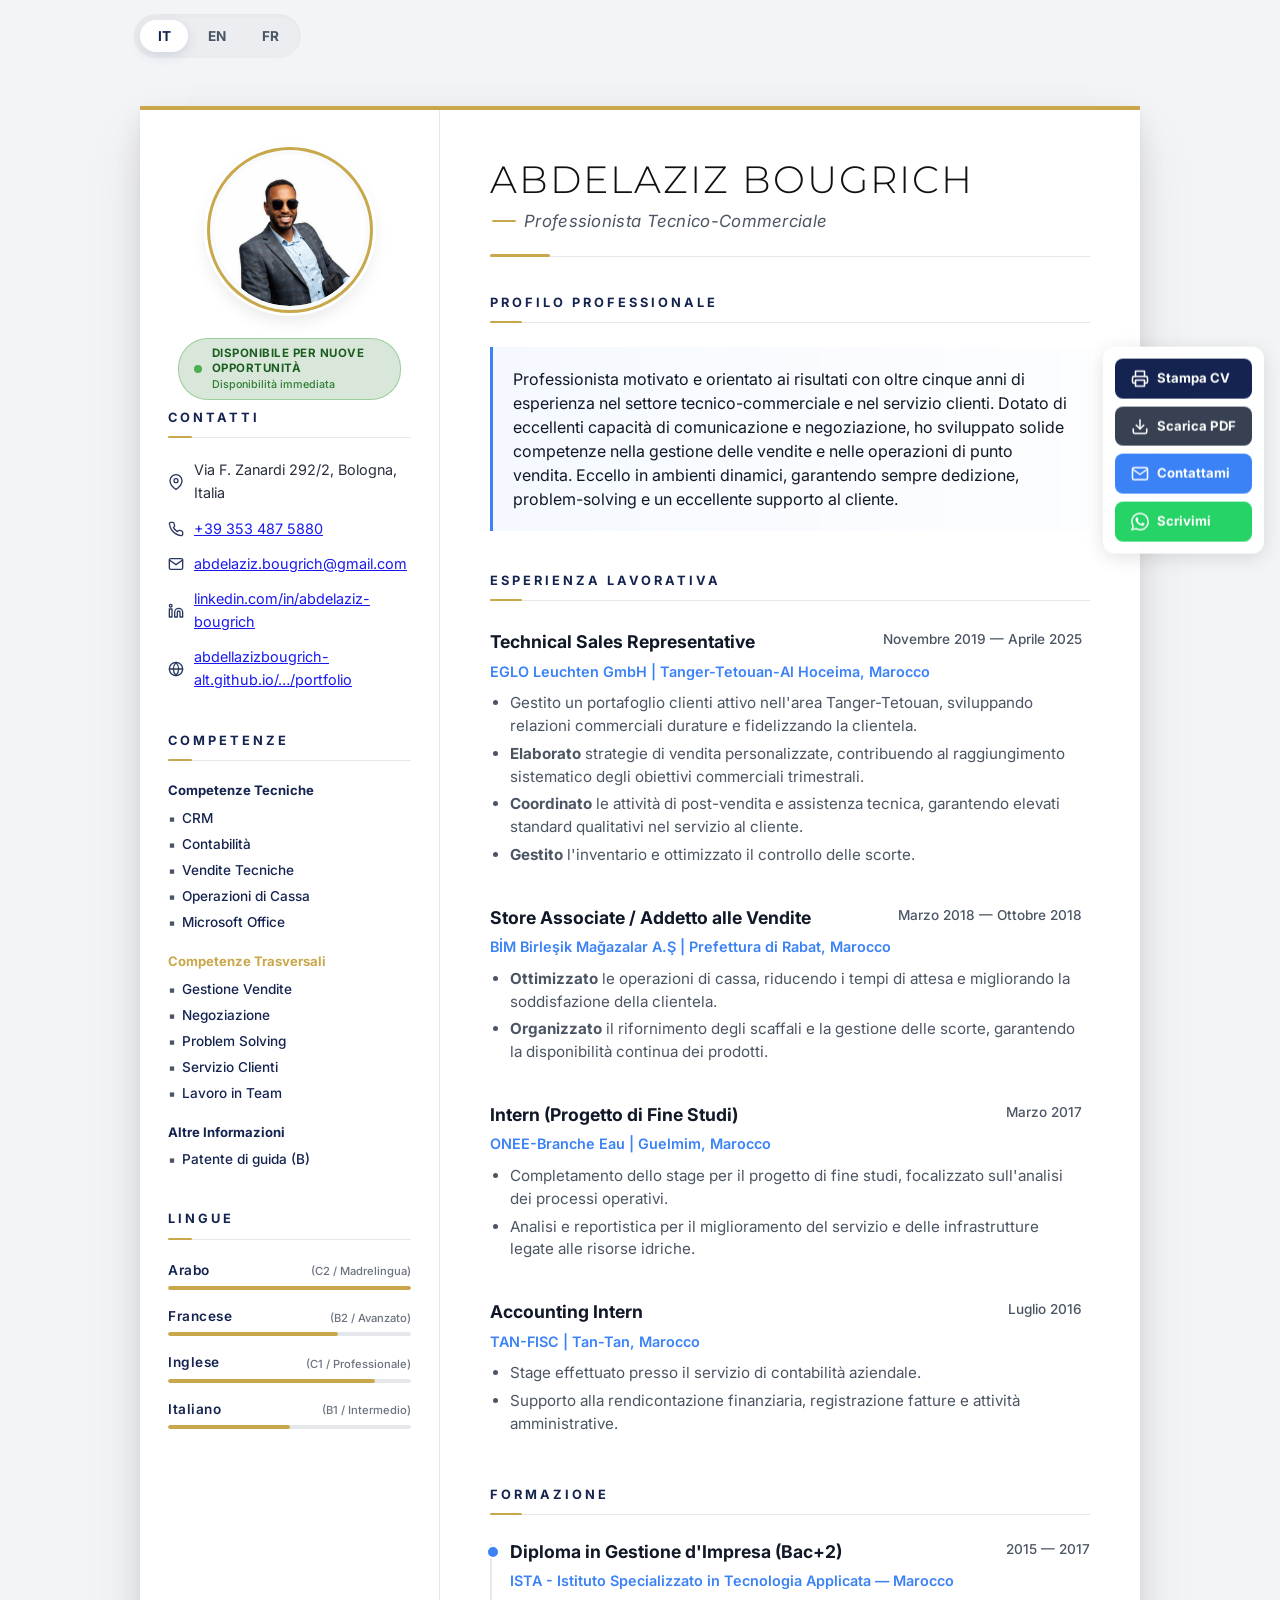
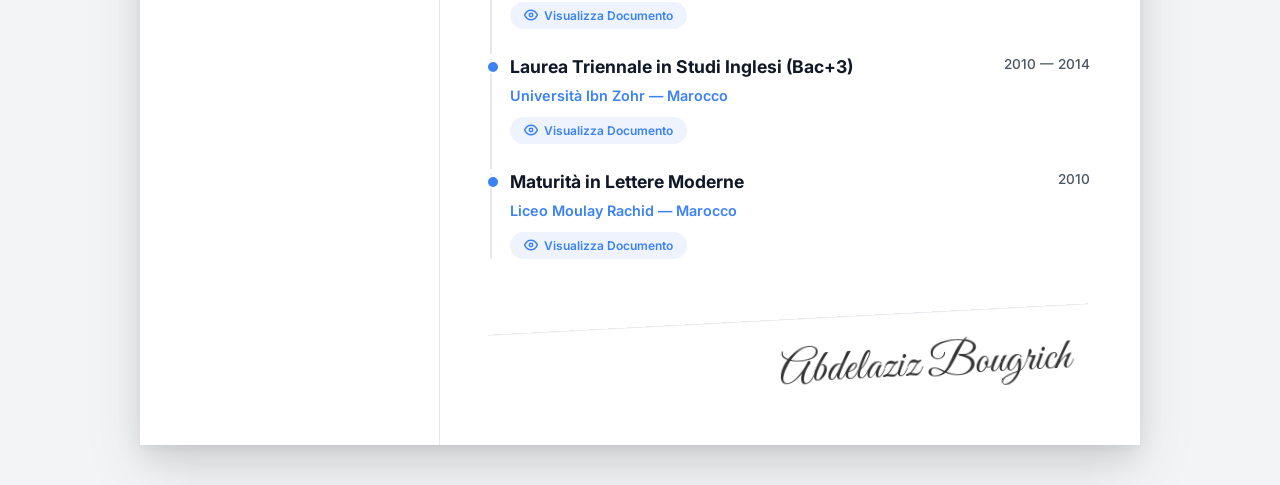
==== commit 60df4651: "up" ====
--- a/index.html
+++ b/index.html
@@ -42,9 +42,12 @@
     <div class="cv-wrapper">
         <!-- Sidebar: Info, Skills, Languages -->
         <aside class="sidebar">
-            <div class="photo-container">
+            <div class="photo-container" id="photoContainer"
+                onmousemove="panImage(event)"
+                onmouseleave="resetPan()">
                 <img src="profile-placeholder.jpeg"
-                    alt="Abdelaziz Bougrich" class="profile-photo">
+                    alt="Abdelaziz Bougrich" class="profile-photo"
+                    id="profileImg">
             </div>
 
             <!-- Availability Badge -->
@@ -714,6 +717,41 @@
             }
         });
     </script>
+
+    <!-- ===== Profile Photo Hover Zoom ===== -->
+    <script>
+        function panImage(e) {
+            const img = document.getElementById('profileImg');
+            const container = document.getElementById('photoContainer');
+            const rect = container.getBoundingClientRect();
+            
+            // Calculate mouse position relative to the container
+            const x = e.clientX - rect.left;
+            const y = e.clientY - rect.top;
+            
+            // Convert to percentages within the container
+            const xPercent = Math.max(0, Math.min(100, (x / rect.width) * 100));
+            const yPercent = Math.max(0, Math.min(100, (y / rect.height) * 100));
+            
+            // Apply scale and change the origin dynamically to zoom exactly where the cursor is
+            img.style.transformOrigin = `${xPercent}% ${yPercent}%`;
+            img.style.transform = 'scale(1.8)';
+        }
+
+        function resetPan() {
+            const img = document.getElementById('profileImg');
+            // Animate scale back to normal
+            img.style.transform = 'scale(1)';
+            
+            // Clean up the origin to default after transition completes
+            setTimeout(() => {
+                if (img.style.transform === 'scale(1)') {
+                    img.style.transformOrigin = 'top center';
+                }
+            }, 300);
+        }
+    </script>
+
 </body>
 
 </html>
--- a/style.css
+++ b/style.css
@@ -162,7 +162,11 @@
         0 0 0 6px #ffffff,
         0 8px 20px rgba(0,0,0,0.12);
     background: #f9fafb;
-    padding: 4px;
+    border: 4px solid #f9fafb; /* replaces padding so overflow works cleanly */
+    padding: 0;
+    overflow: hidden;   /* clips the zoom inside the circle */
+    z-index: 1;         /* Safari bug fix for border-radius clip */
+    transform: translateZ(0); /* Safari bug fix for border-radius clip */
 }
 
 .profile-photo {
@@ -172,7 +176,11 @@
     object-position: top center;
     border-radius: 50%;
     display: block;
-}
+    cursor: crosshair;
+    transition: transform 0.3s ease-out; /* Pan origin changes instantly, scale is smooth */
+}
+
+
 
 .sidebar-section {
     margin-bottom: 40px;
@@ -854,6 +862,13 @@
     /* Experience date wraps cleanly */
     .item-header { flex-wrap: wrap; gap: 4px; }
     .item-date { width: 100%; font-size: 0.8rem; }
+
+    /* --- Photo zoom overrides --- */
+
+    /* Keep overflow:hidden at 140px so circle still clips on mobile */
+    .photo-container {
+        overflow: hidden;
+    }
 }
 
 /* ============================================================
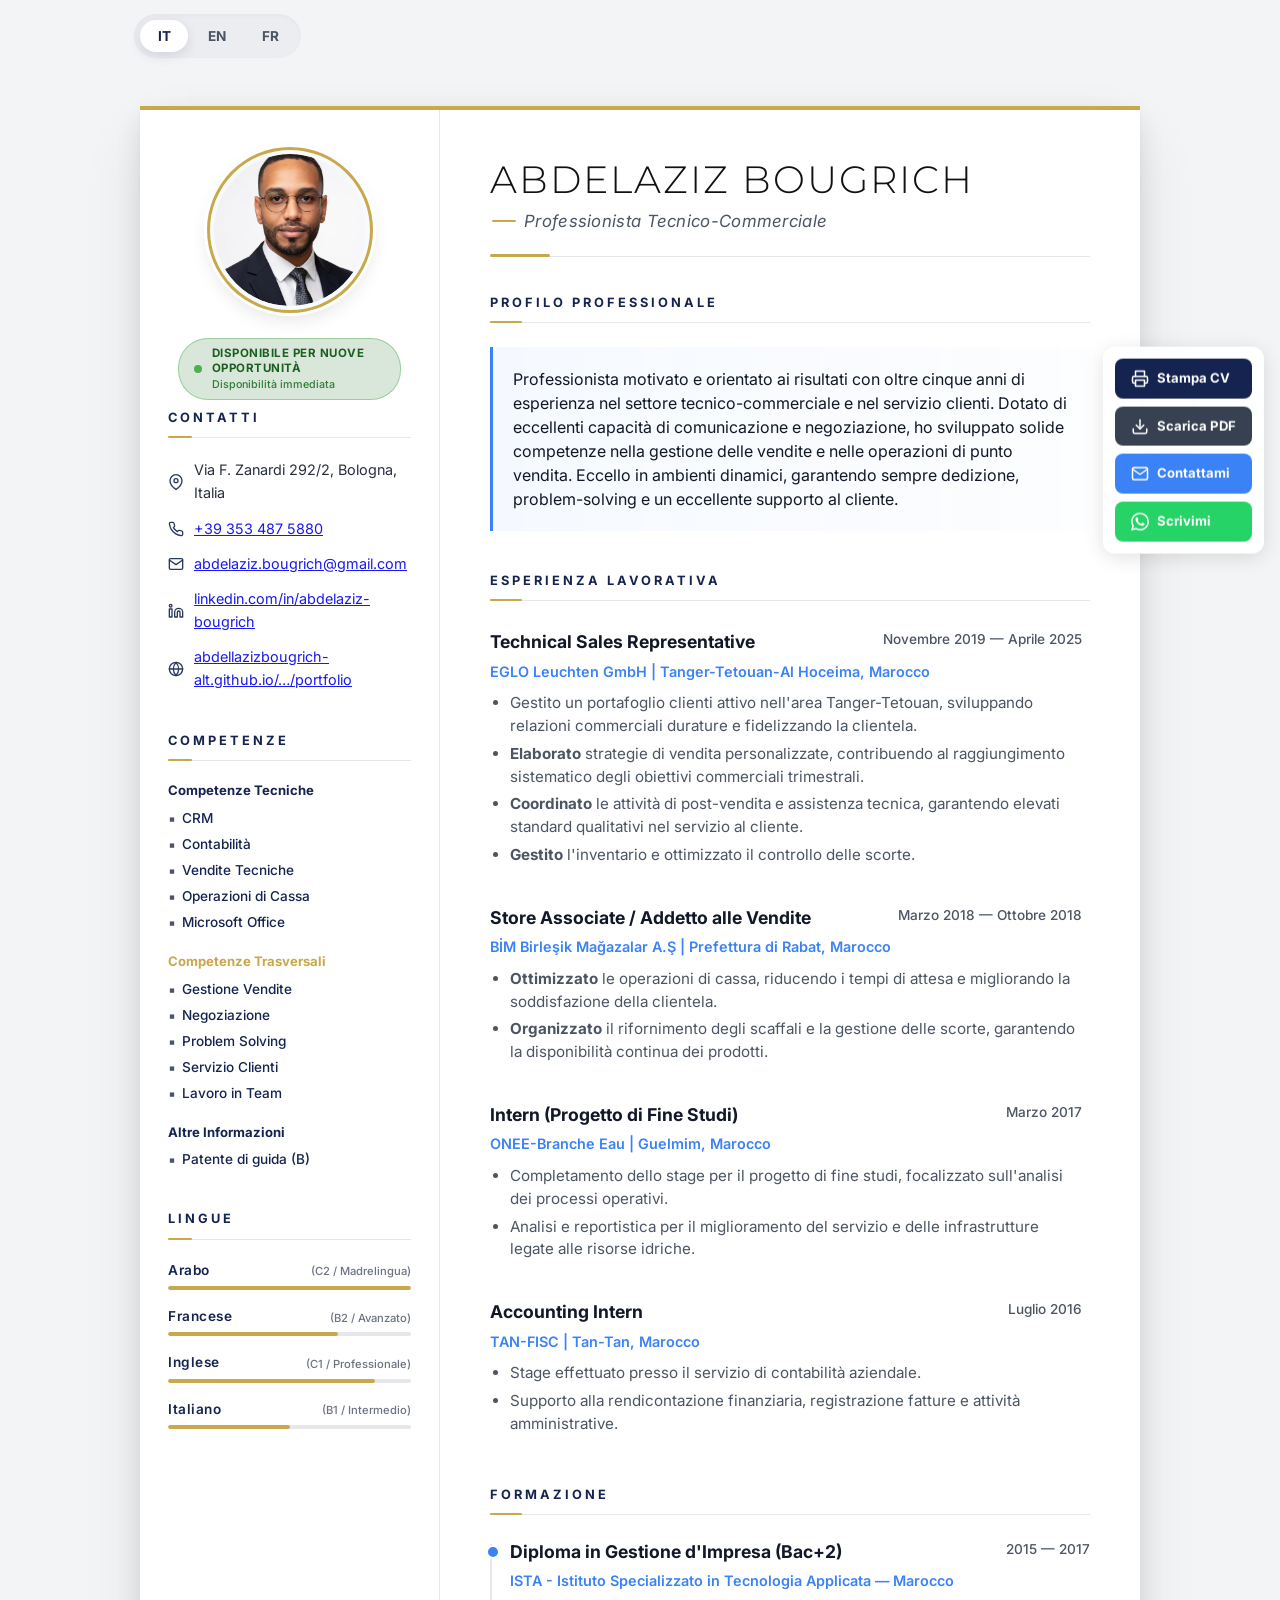
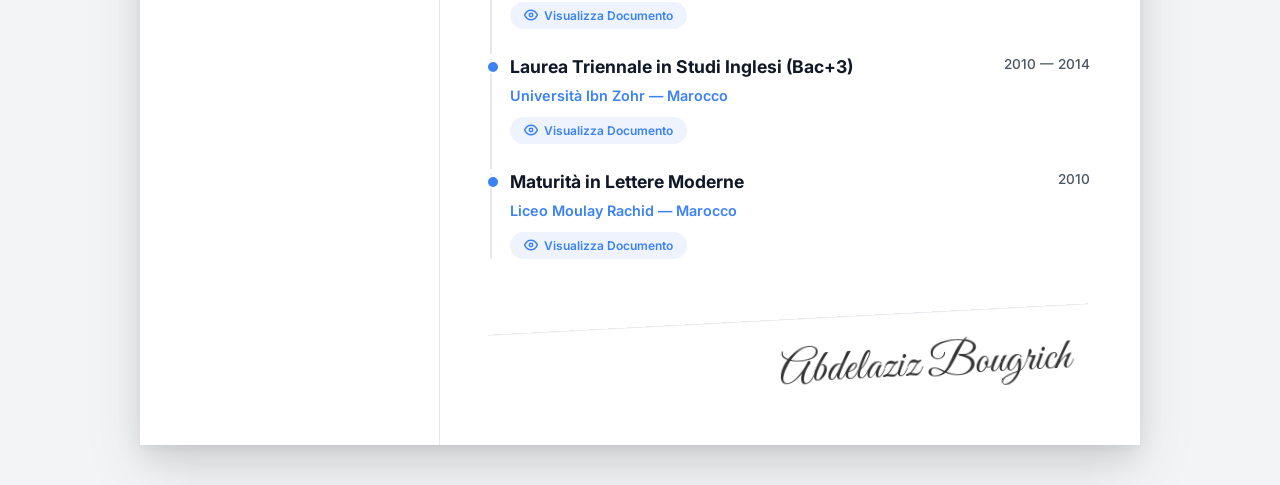
==== commit 5b51a2c2: "up" ====
--- a/index.html
+++ b/index.html
@@ -746,7 +746,7 @@
             // Clean up the origin to default after transition completes
             setTimeout(() => {
                 if (img.style.transform === 'scale(1)') {
-                    img.style.transformOrigin = 'top center';
+                    img.style.transformOrigin = 'center';
                 }
             }, 300);
         }
--- a/style.css
+++ b/style.css
@@ -173,7 +173,7 @@
     width: 100%;
     height: 100%;
     object-fit: cover;
-    object-position: top center;
+    object-position: center;
     border-radius: 50%;
     display: block;
     cursor: crosshair;
@@ -690,7 +690,7 @@
         width: 100% !important;
         height: 100% !important;
         object-fit: cover !important;
-        object-position: top center !important;
+        object-position: center !important;
     }
 
     /* Profile variant background */
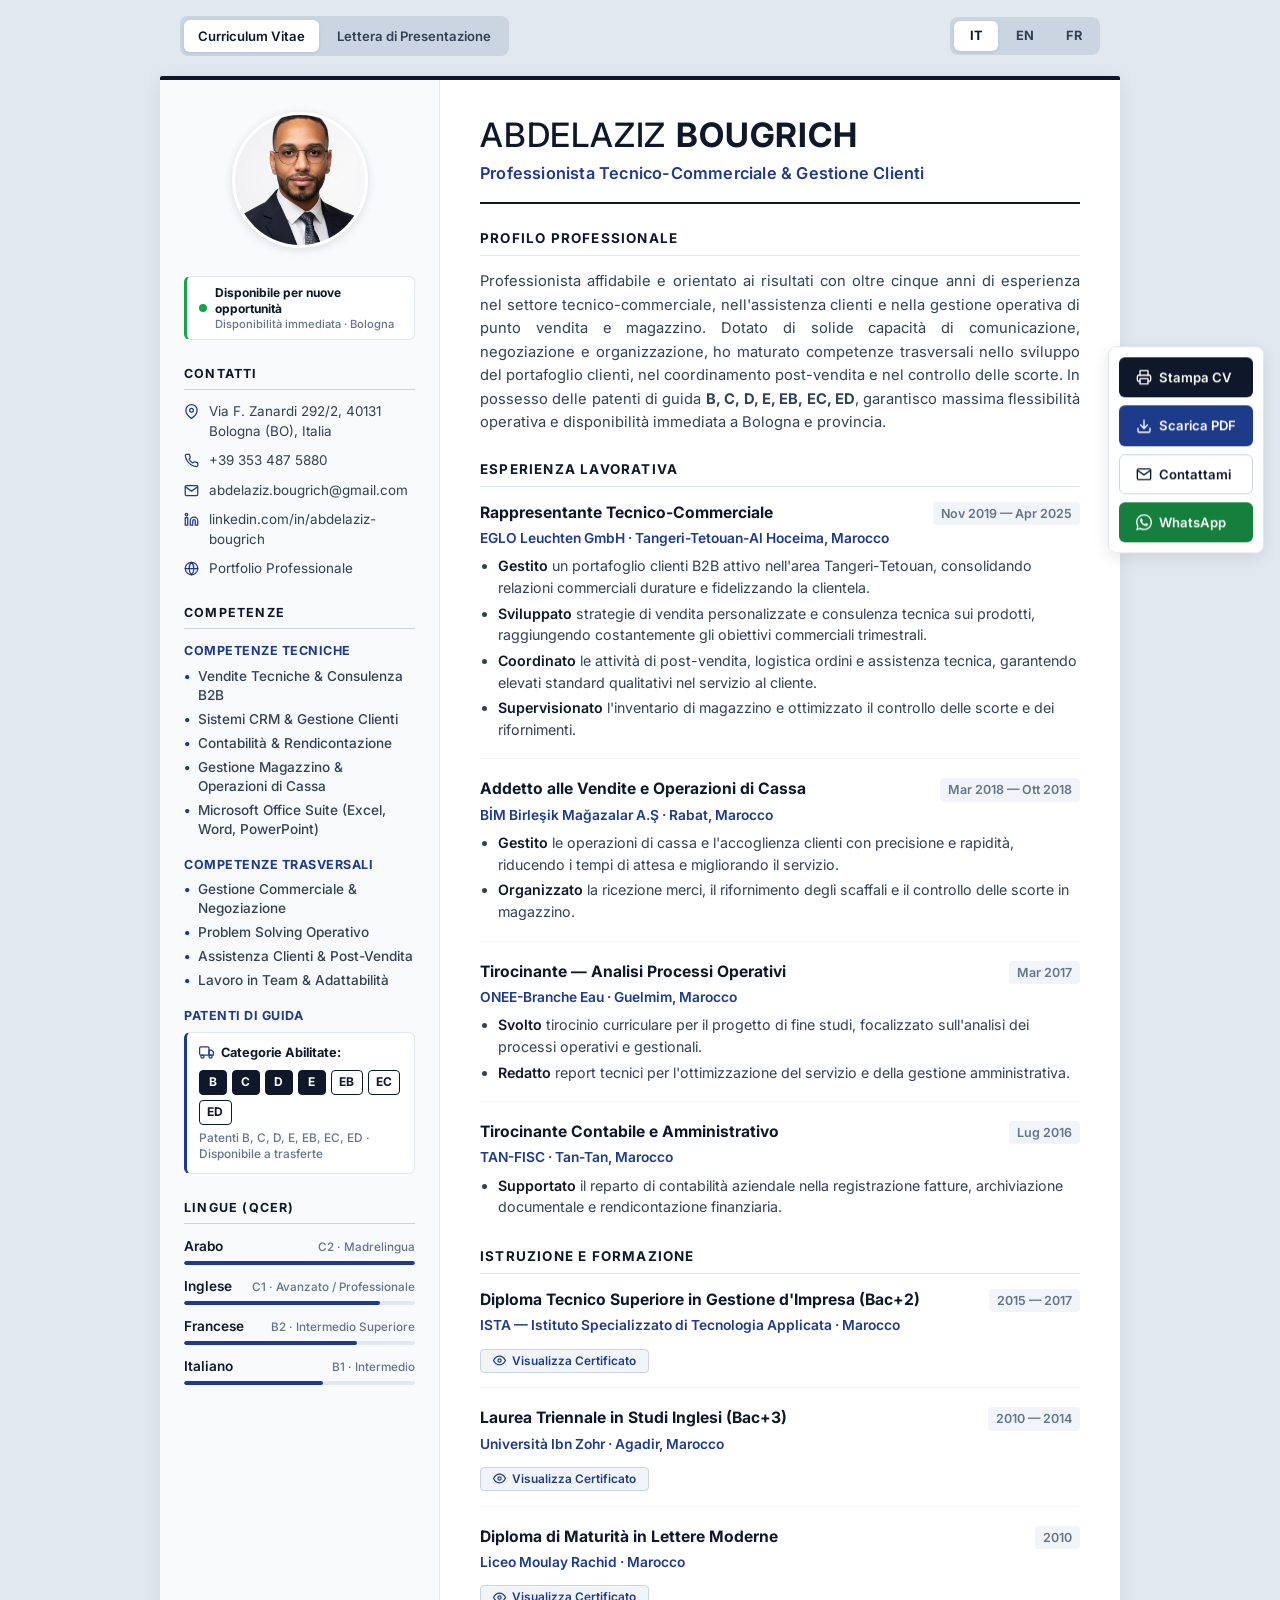
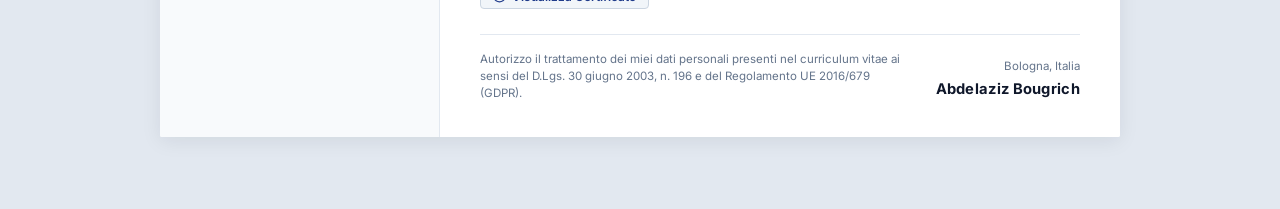
==== commit 9dae2b42: "up" ====
--- a/index.html
+++ b/index.html
@@ -4,24 +4,24 @@
 <head>
     <meta charset="UTF-8">
     <meta name="viewport" content="width=device-width, initial-scale=1.0">
-    <title>CV — Abdelaziz Bougrich | Technical Sales Professional</title>
+    <title>Curriculum Vitae — Abdelaziz Bougrich | Professionista Tecnico-Commerciale</title>
     <!-- SEO & Accessibility -->
     <meta name="description"
-        content="CV professionale di Abdelaziz Bougrich — Professionista Tecnico-Commerciale con 5+ anni di esperienza. Basato a Bologna, Italia.">
+        content="Curriculum Vitae di Abdelaziz Bougrich — Professionista Tecnico-Commerciale con oltre 5 anni di esperienza. Residente a Bologna, Italia. Patenti: B, C, D, E, EB, EC, ED.">
     <!-- Open Graph / LinkedIn / WhatsApp Social Preview -->
     <meta property="og:type" content="profile">
-    <meta property="og:title" content="Abdelaziz Bougrich — Professionista Tecnico-Commerciale">
+    <meta property="og:title" content="Abdelaziz Bougrich — Curriculum Vitae">
     <meta property="og:description"
-        content="CV professionale con 5+ anni di esperienza nelle vendite tecniche, servizio clienti e gestione commerciale. Disponibile a Bologna, Italia.">
+        content="Professionista Tecnico-Commerciale con 5+ anni di esperienza nelle vendite tecniche, gestione clienti e logistica commerciale. Bologna, Italia.">
     <meta property="og:url" content="https://abdellazizbougrich-alt.github.io/Bougrich-abdelaziz-CV/">
     <meta property="og:image"
         content="https://abdellazizbougrich-alt.github.io/Bougrich-abdelaziz-CV/profile-placeholder.jpeg">
     <meta property="og:locale" content="it_IT">
     <meta name="twitter:card" content="summary_large_image">
-    <meta name="twitter:title" content="Abdelaziz Bougrich — CV Professionale">
-    <meta name="twitter:description" content="5+ anni nelle vendite tecniche. Disponibile a Bologna, Italia.">
+    <meta name="twitter:title" content="Abdelaziz Bougrich — Curriculum Vitae">
+    <meta name="twitter:description" content="Professionista Tecnico-Commerciale. Residente a Bologna, Italia.">
     <link rel="icon" type="image/svg+xml"
-        href="data:image/svg+xml,<svg xmlns='http://www.w3.org/2000/svg' viewBox='0 0 32 32'><rect width='32' height='32' rx='6' fill='%231a2a6c'/><text x='16' y='22' font-family='sans-serif' font-size='13' font-weight='700' fill='white' text-anchor='middle'>AB</text></svg>">
+        href="data:image/svg+xml,<svg xmlns='http://www.w3.org/2000/svg' viewBox='0 0 32 32'><rect width='32' height='32' rx='6' fill='%230f172a'/><text x='16' y='21' font-family='sans-serif' font-size='13' font-weight='700' fill='white' text-anchor='middle'>AB</text></svg>">
     <link rel="stylesheet" href="style.css">
 </head>
 
@@ -32,7 +32,19 @@
     <input type="radio" name="lang-switch" id="lang-fr" class="lang-toggle">
 
     <div class="top-bar no-print">
-        <div class="lang-controls">
+        <nav class="doc-nav" aria-label="Document Navigation">
+            <a href="index.html" class="doc-nav-link active">
+                <span data-lang="it">Curriculum Vitae</span>
+                <span data-lang="en">Curriculum Vitae</span>
+                <span data-lang="fr">Curriculum Vitae</span>
+            </a>
+            <a href="lettera.html" class="doc-nav-link">
+                <span data-lang="it">Lettera di Presentazione</span>
+                <span data-lang="en">Cover Letter</span>
+                <span data-lang="fr">Lettre de Motivation</span>
+            </a>
+        </nav>
+        <div class="lang-controls" role="group" aria-label="Language Selector">
             <label for="lang-it" class="lang-btn">IT</label>
             <label for="lang-en" class="lang-btn">EN</label>
             <label for="lang-fr" class="lang-btn">FR</label>
@@ -40,19 +52,15 @@
     </div>
 
     <div class="cv-wrapper">
-        <!-- Sidebar: Info, Skills, Languages -->
+        <!-- Sidebar: Photo, Contact, Skills, Driving Licences, Languages -->
         <aside class="sidebar">
-            <div class="photo-container" id="photoContainer"
-                onmousemove="panImage(event)"
-                onmouseleave="resetPan()">
-                <img src="profile-placeholder.jpeg"
-                    alt="Abdelaziz Bougrich" class="profile-photo"
-                    id="profileImg">
+            <div class="photo-container" id="photoContainer">
+                <img src="profile-placeholder.jpeg" alt="Abdelaziz Bougrich" class="profile-photo" id="profileImg">
             </div>
 
             <!-- Availability Badge -->
             <div class="availability-badge no-print" id="availabilityBadge">
-                <span class="badge-dot"></span>
+                <span class="badge-dot" aria-hidden="true"></span>
                 <div class="badge-text">
                     <strong class="badge-status">
                         <span data-lang="it">Disponibile per nuove opportunità</span>
@@ -60,9 +68,9 @@
                         <span data-lang="fr">Ouvert aux opportunités</span>
                     </strong>
                     <span class="badge-notice">
-                        <span data-lang="it">Disponibilità immediata</span>
-                        <span data-lang="en">Available Immediately</span>
-                        <span data-lang="fr">Disponible immédiatement</span>
+                        <span data-lang="it">Disponibilità immediata · Bologna</span>
+                        <span data-lang="en">Immediate availability · Bologna</span>
+                        <span data-lang="fr">Disponibilité immédiate · Bologne</span>
                     </span>
                 </div>
             </div>
@@ -71,23 +79,23 @@
             <div class="sidebar-section" id="contatti">
                 <h2 data-lang="it">Contatti</h2>
                 <h2 data-lang="en">Contact</h2>
-                <h2 data-lang="fr">Contacts</h2>
+                <h2 data-lang="fr">Coordonnées</h2>
                 <div class="contact-info">
                     <p>
-                        <svg xmlns="http://www.w3.org/2000/svg" width="16" height="16" viewBox="0 0 24 24" fill="none"
+                        <svg xmlns="http://www.w3.org/2000/svg" width="15" height="15" viewBox="0 0 24 24" fill="none"
                             stroke="currentColor" stroke-width="2" stroke-linecap="round" stroke-linejoin="round"
-                            class="contact-icon">
+                            class="contact-icon" aria-hidden="true">
                             <path d="M21 10c0 7-9 13-9 13s-9-6-9-13a9 9 0 0 1 18 0z"></path>
                             <circle cx="12" cy="10" r="3"></circle>
                         </svg>
-                        <span data-lang="it">Via F. Zanardi 292/2, Bologna, Italia</span><span data-lang="en">Via F.
-                            Zanardi 292/2, Bologna, Italy</span><span data-lang="fr">Via F. Zanardi 292/2, Bologne,
-                            Italie</span>
+                        <span data-lang="it">Via F. Zanardi 292/2, 40131 Bologna (BO), Italia</span>
+                        <span data-lang="en">Via F. Zanardi 292/2, 40131 Bologna (BO), Italy</span>
+                        <span data-lang="fr">Via F. Zanardi 292/2, 40131 Bologne (BO), Italie</span>
                     </p>
                     <p>
-                        <svg xmlns="http://www.w3.org/2000/svg" width="16" height="16" viewBox="0 0 24 24" fill="none"
+                        <svg xmlns="http://www.w3.org/2000/svg" width="15" height="15" viewBox="0 0 24 24" fill="none"
                             stroke="currentColor" stroke-width="2" stroke-linecap="round" stroke-linejoin="round"
-                            class="contact-icon">
+                            class="contact-icon" aria-hidden="true">
                             <path
                                 d="M22 16.92v3a2 2 0 0 1-2.18 2 19.79 19.79 0 0 1-8.63-3.07 19.5 19.5 0 0 1-6-6 19.79 19.79 0 0 1-3.07-8.67A2 2 0 0 1 4.11 2h3a2 2 0 0 1 2 1.72 12.84 12.84 0 0 0 .7 2.81 2 2 0 0 1-.45 2.11L8.09 9.91a16 16 0 0 0 6 6l1.27-1.27a2 2 0 0 1 2.11-.45 12.84 12.84 0 0 0 2.81.7A2 2 0 0 1 22 16.92z">
                             </path>
@@ -95,106 +103,136 @@
                         <a href="tel:+393534875880">+39 353 487 5880</a>
                     </p>
                     <p>
-                        <svg xmlns="http://www.w3.org/2000/svg" width="16" height="16" viewBox="0 0 24 24" fill="none"
+                        <svg xmlns="http://www.w3.org/2000/svg" width="15" height="15" viewBox="0 0 24 24" fill="none"
                             stroke="currentColor" stroke-width="2" stroke-linecap="round" stroke-linejoin="round"
-                            class="contact-icon">
+                            class="contact-icon" aria-hidden="true">
                             <path d="M4 4h16c1.1 0 2 .9 2 2v12c0 1.1-.9 2-2 2H4c-1.1 0-2-.9-2-2V6c0-1.1.9-2 2-2z">
                             </path>
                             <polyline points="22,6 12,13 2,6"></polyline>
                         </svg>
-                        <a href="https://mail.google.com/mail/?view=cm&fs=1&to=abdelaziz.bougrich@gmail.com&su=Candidatura%20-%20Abdelaziz%20Bougrich"
-                            target="_blank">abdelaziz.bougrich@gmail.com</a>
+                        <a href="mailto:abdelaziz.bougrich@gmail.com">abdelaziz.bougrich@gmail.com</a>
                     </p>
                     <p>
-                        <svg xmlns="http://www.w3.org/2000/svg" width="16" height="16" viewBox="0 0 24 24" fill="none"
+                        <svg xmlns="http://www.w3.org/2000/svg" width="15" height="15" viewBox="0 0 24 24" fill="none"
                             stroke="currentColor" stroke-width="2" stroke-linecap="round" stroke-linejoin="round"
-                            class="contact-icon">
+                            class="contact-icon" aria-hidden="true">
                             <path d="M16 8a6 6 0 0 1 6 6v7h-4v-7a2 2 0 0 0-2-2 2 2 0 0 0-2 2v7h-4v-7a6 6 0 0 1 6-6z">
                             </path>
                             <rect x="2" y="9" width="4" height="12"></rect>
                             <circle cx="4" cy="4" r="2"></circle>
                         </svg>
-                        <a href="https://www.linkedin.com/in/abdelaziz-bougrich-a13671155/"
-                            target="_blank">linkedin.com/in/abdelaziz-bougrich</a>
+                        <a href="https://www.linkedin.com/in/abdelaziz-bougrich-a13671155/" target="_blank"
+                            rel="noopener noreferrer">linkedin.com/in/abdelaziz-bougrich</a>
                     </p>
                     <p>
-                        <svg xmlns="http://www.w3.org/2000/svg" width="16" height="16" viewBox="0 0 24 24" fill="none"
+                        <svg xmlns="http://www.w3.org/2000/svg" width="15" height="15" viewBox="0 0 24 24" fill="none"
                             stroke="currentColor" stroke-width="2" stroke-linecap="round" stroke-linejoin="round"
-                            class="contact-icon">
+                            class="contact-icon" aria-hidden="true">
                             <circle cx="12" cy="12" r="10"></circle>
                             <line x1="2" y1="12" x2="22" y2="12"></line>
                             <path
                                 d="M12 2a15.3 15.3 0 0 1 4 10 15.3 15.3 0 0 1-4 10 15.3 15.3 0 0 1-4-10 15.3 15.3 0 0 1 4-10z">
                             </path>
                         </svg>
-                        <a href="https://abdellazizbougrich-alt.github.io/Abdelaziz-Bougrich-portfolio/"
-                            target="_blank">abdellazizbougrich-alt.github.io/…/portfolio</a>
+                        <a href="https://abdellazizbougrich-alt.github.io/Abdelaziz-Bougrich-portfolio/" target="_blank"
+                            rel="noopener noreferrer">Portfolio Professionale</a>
                     </p>
                 </div>
             </div>
 
-            <!-- Competenze -->
+            <!-- Competenze & Patenti -->
             <div class="sidebar-section" id="competenze">
                 <h2 data-lang="it">Competenze</h2>
                 <h2 data-lang="en">Skills</h2>
                 <h2 data-lang="fr">Compétences</h2>
-                <strong style="display:block; margin-bottom:8px; font-size:0.82em; color:var(--primary-navy);"
-                    data-lang="it">Competenze Tecniche</strong>
-                <strong style="display:block; margin-bottom:8px; font-size:0.82em; color:var(--primary-navy);"
-                    data-lang="en">Hard Skills</strong>
-                <strong style="display:block; margin-bottom:8px; font-size:0.82em; color:var(--primary-navy);"
-                    data-lang="fr">Compétences Techniques</strong>
-                <ul class="skills-bullet-list" style="margin-bottom:20px;">
-                    <li>CRM</li>
-                    <li><span data-lang="it">Contabilità</span><span data-lang="en">Accounting</span><span
-                            data-lang="fr">Comptabilité</span></li>
-                    <li><span data-lang="it">Vendite Tecniche</span><span data-lang="en">Technical Sales</span><span
-                            data-lang="fr">Ventes Techniques</span></li>
-                    <li><span data-lang="it">Operazioni di Cassa</span><span data-lang="en">Cashiering</span><span
-                            data-lang="fr">Tenue de Caisse</span></li>
-                    <li>Microsoft Office</li>
+
+                <strong class="skills-subtitle" data-lang="it">Competenze Tecniche</strong>
+                <strong class="skills-subtitle" data-lang="en">Hard Skills</strong>
+                <strong class="skills-subtitle" data-lang="fr">Compétences Techniques</strong>
+                <ul class="skills-bullet-list">
+                    <li><span data-lang="it">Vendite Tecniche &amp; Consulenza B2B</span><span data-lang="en">Technical
+                            Sales &amp; B2B Consulting</span><span data-lang="fr">Ventes Techniques &amp; Conseil
+                            B2B</span></li>
+                    <li><span data-lang="it">Sistemi CRM &amp; Gestione Clienti</span><span data-lang="en">CRM Systems
+                            &amp; Client Management</span><span data-lang="fr">Systèmes CRM &amp; Gestion Client</span>
+                    </li>
+                    <li><span data-lang="it">Contabilità &amp; Rendicontazione</span><span data-lang="en">Accounting
+                            &amp; Financial Reporting</span><span data-lang="fr">Comptabilité &amp; Reporting</span>
+                    </li>
+                    <li><span data-lang="it">Gestione Magazzino &amp; Operazioni di Cassa</span><span
+                            data-lang="en">Inventory Control &amp; Cashiering</span><span data-lang="fr">Gestion des
+                            Stocks &amp; Tenue de Caisse</span></li>
+                    <li>Microsoft Office Suite (Excel, Word, PowerPoint)</li>
                 </ul>
-                <strong style="display:block; margin-bottom:8px; font-size:0.82em; color:var(--accent-gold);"
-                    data-lang="it">Competenze Trasversali</strong>
-                <strong style="display:block; margin-bottom:8px; font-size:0.82em; color:var(--accent-gold);"
-                    data-lang="en">Soft Skills</strong>
-                <strong style="display:block; margin-bottom:8px; font-size:0.82em; color:var(--accent-gold);"
-                    data-lang="fr">Compétences Transversales</strong>
-                <ul class="skills-bullet-list" style="margin-bottom:20px;">
-                    <li><span data-lang="it">Gestione Vendite</span><span data-lang="en">Sales Management</span><span
-                            data-lang="fr">Gestion des Ventes</span></li>
-                    <li><span data-lang="it">Negoziazione</span><span data-lang="en">Negotiation</span><span
-                            data-lang="fr">Négociation</span></li>
-                    <li><span data-lang="it">Problem Solving</span><span data-lang="en">Problem Solving</span><span
-                            data-lang="fr">Résolution de Problèmes</span></li>
-                    <li><span data-lang="it">Servizio Clienti</span><span data-lang="en">Customer Service</span><span
-                            data-lang="fr">Service Client</span></li>
-                    <li><span data-lang="it">Lavoro in Team</span><span data-lang="en">Teamwork</span><span
-                            data-lang="fr">Travail en Équipe</span></li>
+
+                <strong class="skills-subtitle" data-lang="it">Competenze Trasversali</strong>
+                <strong class="skills-subtitle" data-lang="en">Soft Skills</strong>
+                <strong class="skills-subtitle" data-lang="fr">Compétences Transversales</strong>
+                <ul class="skills-bullet-list">
+                    <li><span data-lang="it">Gestione Commerciale &amp; Negoziazione</span><span data-lang="en">Sales
+                            Management &amp; Negotiation</span><span data-lang="fr">Gestion des Ventes &amp;
+                            Négociation</span></li>
+                    <li><span data-lang="it">Problem Solving Operativo</span><span data-lang="en">Operational Problem
+                            Solving</span><span data-lang="fr">Résolution de Problèmes</span></li>
+                    <li><span data-lang="it">Assistenza Clienti &amp; Post-Vendita</span><span data-lang="en">Customer
+                            Service &amp; After-Sales</span><span data-lang="fr">Service Client &amp;
+                            Après-Vente</span></li>
+                    <li><span data-lang="it">Lavoro in Team &amp; Adattabilità</span><span data-lang="en">Teamwork
+                            &amp; Adaptability</span><span data-lang="fr">Travail en Équipe &amp; Adaptabilité</span>
+                    </li>
                 </ul>
-                <strong style="display:block; margin-bottom:8px; font-size:0.82em; color:var(--primary-navy);"
-                    data-lang="it">Altre Informazioni</strong>
-                <strong style="display:block; margin-bottom:8px; font-size:0.82em; color:var(--primary-navy);"
-                    data-lang="en">Other Information</strong>
-                <strong style="display:block; margin-bottom:8px; font-size:0.82em; color:var(--primary-navy);"
-                    data-lang="fr">Autres Informations</strong>
-                <ul class="skills-bullet-list">
-                    <li><span data-lang="it">Patente di guida (B)</span><span data-lang="en">Driving Licence
-                            (B)</span><span data-lang="fr">Permis de conduire (B)</span></li>
-                </ul>
+
+                <strong class="skills-subtitle" data-lang="it">Patenti di Guida</strong>
+                <strong class="skills-subtitle" data-lang="en">Driving Licences</strong>
+                <strong class="skills-subtitle" data-lang="fr">Permis de Conduire</strong>
+                <div class="cv-driving-block">
+                    <div class="cv-driving-header">
+                        <svg width="15" height="15" viewBox="0 0 24 24" fill="none" stroke="currentColor"
+                            stroke-width="2" stroke-linecap="round" stroke-linejoin="round" class="cv-driving-ico"
+                            aria-hidden="true">
+                            <rect x="1" y="3" width="15" height="13" rx="2"></rect>
+                            <polygon points="16 8 20 8 23 11 23 16 16 16 16 8"></polygon>
+                            <circle cx="5.5" cy="18.5" r="2.5"></circle>
+                            <circle cx="18.5" cy="18.5" r="2.5"></circle>
+                        </svg>
+                        <span data-lang="it">Categorie Abilitate:</span>
+                        <span data-lang="en">Licensed Categories:</span>
+                        <span data-lang="fr">Catégories Validées :</span>
+                    </div>
+                    <div class="cv-licence-badges" aria-label="Driving Licences B, C, D, E, EB, EC, ED">
+                        <span class="cv-lic-pill" title="Categoria B — Autovetture / Light Vehicles">B</span>
+                        <span class="cv-lic-pill" title="Categoria C — Autocarri &gt;3.5t / Heavy Trucks">C</span>
+                        <span class="cv-lic-pill" title="Categoria D — Autobus / Passenger Transport">D</span>
+                        <span class="cv-lic-pill" title="Categoria E — Rimorchi Pesanti / Heavy Trailers">E</span>
+                        <span class="cv-lic-pill cv-lic-trailer"
+                            title="Categoria EB — Auto + Rimorchio / Vehicle + Trailer">EB</span>
+                        <span class="cv-lic-pill cv-lic-trailer"
+                            title="Categoria EC — Autoarticolati / Articulated Heavy Trucks">EC</span>
+                        <span class="cv-lic-pill cv-lic-trailer"
+                            title="Categoria ED — Autosnodati / Articulated Coaches">ED</span>
+                    </div>
+                    <p class="cv-driving-note">
+                        <span data-lang="it">Patenti B, C, D, E, EB, EC, ED · Disponibile a trasferte</span>
+                        <span data-lang="en">Licences B, C, D, E, EB, EC, ED · Available for travel</span>
+                        <span data-lang="fr">Permis B, C, D, E, EB, EC, ED · Disponible pour déplacements</span>
+                    </p>
+                </div>
             </div>
 
-            <!-- Lingue -->
+            <!-- Lingue (QCER / CEFR) -->
             <div class="sidebar-section" id="lingue">
-                <h2 data-lang="it">Lingue</h2>
-                <h2 data-lang="en">Languages</h2>
-                <h2 data-lang="fr">Langues</h2>
+                <h2 data-lang="it">Lingue (QCER)</h2>
+                <h2 data-lang="en">Languages (CEFR)</h2>
+                <h2 data-lang="fr">Langues (CECRL)</h2>
                 <div class="lang-skill-group">
                     <div class="lang-item">
                         <div class="lang-info">
-                            <span class="lang-name" data-lang="it">Arabo</span><span class="lang-name"
-                                data-lang="en">Arabic</span><span class="lang-name" data-lang="fr">Arabe</span>
-                            <span class="lang-level">(C2 / Madrelingua)</span>
+                            <span class="lang-name" data-lang="it">Arabo</span>
+                            <span class="lang-name" data-lang="en">Arabic</span>
+                            <span class="lang-name" data-lang="fr">Arabe</span>
+                            <span class="lang-level" data-lang="it">C2 · Madrelingua</span>
+                            <span class="lang-level" data-lang="en">C2 · Native</span>
+                            <span class="lang-level" data-lang="fr">C2 · Langue maternelle</span>
                         </div>
                         <div class="lang-bar-bg">
                             <div class="lang-bar-fill" style="width:100%;"></div>
@@ -202,19 +240,12 @@
                     </div>
                     <div class="lang-item">
                         <div class="lang-info">
-                            <span class="lang-name" data-lang="it">Francese</span><span class="lang-name"
-                                data-lang="en">French</span><span class="lang-name" data-lang="fr">Français</span>
-                            <span class="lang-level">(B2 / Avanzato)</span>
-                        </div>
-                        <div class="lang-bar-bg">
-                            <div class="lang-bar-fill" style="width:70%;"></div>
-                        </div>
-                    </div>
-                    <div class="lang-item">
-                        <div class="lang-info">
-                            <span class="lang-name" data-lang="it">Inglese</span><span class="lang-name"
-                                data-lang="en">English</span><span class="lang-name" data-lang="fr">Anglais</span>
-                            <span class="lang-level">(C1 / Professionale)</span>
+                            <span class="lang-name" data-lang="it">Inglese</span>
+                            <span class="lang-name" data-lang="en">English</span>
+                            <span class="lang-name" data-lang="fr">Anglais</span>
+                            <span class="lang-level" data-lang="it">C1 · Avanzato / Professionale</span>
+                            <span class="lang-level" data-lang="en">C1 · Full Professional</span>
+                            <span class="lang-level" data-lang="fr">C1 · Professionnel</span>
                         </div>
                         <div class="lang-bar-bg">
                             <div class="lang-bar-fill" style="width:85%;"></div>
@@ -222,27 +253,42 @@
                     </div>
                     <div class="lang-item">
                         <div class="lang-info">
-                            <span class="lang-name" data-lang="it">Italiano</span><span class="lang-name"
-                                data-lang="en">Italian</span><span class="lang-name" data-lang="fr">Italien</span>
-                            <span class="lang-level">(B1 / Intermedio)</span>
+                            <span class="lang-name" data-lang="it">Francese</span>
+                            <span class="lang-name" data-lang="en">French</span>
+                            <span class="lang-name" data-lang="fr">Français</span>
+                            <span class="lang-level" data-lang="it">B2 · Intermedio Superiore</span>
+                            <span class="lang-level" data-lang="en">B2 · Upper Intermediate</span>
+                            <span class="lang-level" data-lang="fr">B2 · Avancé</span>
                         </div>
                         <div class="lang-bar-bg">
-                            <div class="lang-bar-fill" style="width:50%;"></div>
+                            <div class="lang-bar-fill" style="width:75%;"></div>
+                        </div>
+                    </div>
+                    <div class="lang-item">
+                        <div class="lang-info">
+                            <span class="lang-name" data-lang="it">Italiano</span>
+                            <span class="lang-name" data-lang="en">Italian</span>
+                            <span class="lang-name" data-lang="fr">Italien</span>
+                            <span class="lang-level" data-lang="it">B1 · Intermedio</span>
+                            <span class="lang-level" data-lang="en">B1 · Intermediate</span>
+                            <span class="lang-level" data-lang="fr">B1 · Intermédiaire</span>
+                        </div>
+                        <div class="lang-bar-bg">
+                            <div class="lang-bar-fill" style="width:60%;"></div>
                         </div>
                     </div>
                 </div>
             </div>
         </aside>
 
-        <!-- Main Content: Profile, Experience, Education -->
+        <!-- Main Content: Header, Profile, Experience, Education, GDPR Footer -->
         <main class="main-content">
             <header>
                 <h1><span class="first-name">Abdelaziz</span> <span class="last-name">BOUGRICH</span></h1>
-                <p class="subtitle" data-lang="it">Professionista Tecnico-Commerciale</p>
-                <p class="subtitle" data-lang="en">Technical Sales Professional</p>
-                <p class="subtitle" data-lang="fr">Professionnel Technico-Commercial</p>
+                <p class="subtitle" data-lang="it">Professionista Tecnico-Commerciale &amp; Gestione Clienti</p>
+                <p class="subtitle" data-lang="en">Technical Sales &amp; Client Management Professional</p>
+                <p class="subtitle" data-lang="fr">Professionnel Technico-Commercial &amp; Relation Client</p>
             </header>
-
 
             <section id="profilo">
                 <h2 data-lang="it">Profilo Professionale</h2>
@@ -251,28 +297,31 @@
 
                 <div class="profile-grid">
                     <div class="profile-variant" data-lang="it">
-                        <p>Professionista motivato e orientato ai risultati con oltre cinque anni di esperienza nel
-                            settore tecnico-commerciale e nel servizio clienti. Dotato di eccellenti capacità di
-                            comunicazione e negoziazione, ho sviluppato solide competenze nella gestione delle vendite e
-                            nelle operazioni di punto vendita. Eccello in ambienti dinamici, garantendo sempre
-                            dedizione, problem-solving e un eccellente supporto al cliente.</p>
+                        <p>Professionista affidabile e orientato ai risultati con oltre cinque anni di esperienza nel
+                            settore tecnico-commerciale, nell'assistenza clienti e nella gestione operativa di punto
+                            vendita e magazzino. Dotato di solide capacità di comunicazione, negoziazione e
+                            organizzazione, ho maturato competenze trasversali nello sviluppo del portafoglio clienti,
+                            nel coordinamento post-vendita e nel controllo delle scorte. In possesso delle patenti di
+                            guida <strong>B, C, D, E, EB, EC, ED</strong>, garantisco massima flessibilità operativa e
+                            disponibilità immediata a Bologna e provincia.</p>
                     </div>
 
                     <div class="profile-variant" data-lang="en">
-                        <p>Motivated and results-oriented professional with over five years of experience in technical
-                            sales and customer service. Equipped with excellent communication and negotiation skills, I
-                            have developed solid expertise in sales management and store operations. I excel in dynamic,
-                            fast-paced environments, consistently delivering dedication, problem-solving abilities, and
-                            outstanding client support.</p>
+                        <p>Reliable and results-driven professional with over five years of experience in technical
+                            sales, customer service, and store/warehouse operations. Equipped with strong communication,
+                            negotiation, and organizational skills, I have developed solid expertise in client portfolio
+                            management, after-sales coordination, and inventory control. Holding full driving licences
+                            (categories <strong>B, C, D, E, EB, EC, ED</strong>), I offer complete operational
+                            flexibility and immediate availability in Bologna, Italy.</p>
                     </div>
 
                     <div class="profile-variant" data-lang="fr">
-                        <p>Professionnel motivé et orienté vers les résultats avec plus de cinq ans d'expérience dans le
-                            domaine technico-commercial et le service client. Doté d'excellentes capacités de
-                            communication et de négociation, j'ai développé une solide expertise dans la gestion des
-                            ventes et les opérations en magasin. J'excelle dans des environnements dynamiques, en
-                            garantissant toujours dévouement, capacités de résolution de problèmes et un support client
-                            exceptionnel.</p>
+                        <p>Professionnel fiable et orienté vers les résultats avec plus de cinq ans d'expérience dans le
+                            secteur technico-commercial, le service client et la gestion opérationnelle des stocks et
+                            points de vente. Doté de solides compétences en communication, négociation et organisation,
+                            j'ai développé une expertise confirmée dans la gestion de portefeuille clients et le suivi
+                            après-vente. Titulaire des permis de conduire <strong>B, C, D, E, EB, EC, ED</strong>,
+                            j'offre une disponibilité immédiate à Bologne, Italie.</p>
                     </div>
                 </div>
             </section>
@@ -284,204 +333,202 @@
 
                 <article class="experience-item">
                     <div class="item-header">
-                        <span class="item-title" data-lang="it">Technical Sales Representative</span>
+                        <span class="item-title" data-lang="it">Rappresentante Tecnico-Commerciale</span>
                         <span class="item-title" data-lang="en">Technical Sales Representative</span>
                         <span class="item-title" data-lang="fr">Représentant Technico-Commercial</span>
 
-                        <span class="item-date" data-lang="it">Novembre 2019 — Aprile 2025</span>
-                        <span class="item-date" data-lang="en">November 2019 — April 2025</span>
-                        <span class="item-date" data-lang="fr">Novembre 2019 — Avril 2025</span>
-                    </div>
-                    <div class="item-meta" data-lang="it">EGLO Leuchten GmbH | Tanger-Tetouan-Al Hoceima, Marocco</div>
-                    <div class="item-meta" data-lang="en">EGLO Leuchten GmbH | Tanger-Tetouan-Al Hoceima, Morocco</div>
-                    <div class="item-meta" data-lang="fr">EGLO Leuchten GmbH | Tanger-Tétouan-Al Hoceima, Maroc</div>
+                        <span class="item-date" data-lang="it">Nov 2019 — Apr 2025</span>
+                        <span class="item-date" data-lang="en">Nov 2019 — Apr 2025</span>
+                        <span class="item-date" data-lang="fr">Nov 2019 — Avr 2025</span>
+                    </div>
+                    <div class="item-meta" data-lang="it">EGLO Leuchten GmbH · Tangeri-Tetouan-Al Hoceima, Marocco</div>
+                    <div class="item-meta" data-lang="en">EGLO Leuchten GmbH · Tangier-Tetouan-Al Hoceima, Morocco</div>
+                    <div class="item-meta" data-lang="fr">EGLO Leuchten GmbH · Tanger-Tétouan-Al Hoceima, Maroc</div>
 
                     <div class="item-content" data-lang="it">
                         <ul>
-                            <li><strong></strong>Gestito</strong> un portafoglio clienti attivo nell'area
-                                Tanger-Tetouan, sviluppando relazioni commerciali durature e fidelizzando la clientela.
-                            </li>
-                            <li><strong>Elaborato</strong> strategie di vendita personalizzate, contribuendo al
-                                raggiungimento sistematico degli obiettivi commerciali trimestrali.</li>
-                            <li><strong>Coordinato</strong> le attività di post-vendita e assistenza tecnica, garantendo
-                                elevati standard qualitativi nel servizio al cliente.</li>
-                            <li><strong>Gestito</strong> l'inventario e ottimizzato il controllo delle scorte.</li>
+                            <li><strong>Gestito</strong> un portafoglio clienti B2B attivo nell'area Tangeri-Tetouan,
+                                consolidando relazioni commerciali durature e fidelizzando la clientela.</li>
+                            <li><strong>Sviluppato</strong> strategie di vendita personalizzate e consulenza tecnica sui
+                                prodotti, raggiungendo costantemente gli obiettivi commerciali trimestrali.</li>
+                            <li><strong>Coordinato</strong> le attività di post-vendita, logistica ordini e assistenza
+                                tecnica, garantendo elevati standard qualitativi nel servizio al cliente.</li>
+                            <li><strong>Supervisionato</strong> l'inventario di magazzino e ottimizzato il controllo
+                                delle scorte e dei rifornimenti.</li>
                         </ul>
                     </div>
                     <div class="item-content" data-lang="en">
                         <ul>
-                            <li><strong>Managed</strong> an active client portfolio across the Tanger-Tetouan region,
-                                building lasting commercial relationships and driving customer loyalty.</li>
-                            <li><strong>Developed</strong> tailored sales strategies that consistently contributed to
-                                achieving quarterly commercial targets.</li>
-                            <li><strong>Coordinated</strong> post-sale and technical support activities, ensuring
-                                high-quality standards in customer service delivery.</li>
-                            <li>Inventory management and stock control optimization.</li>
+                            <li><strong>Managed</strong> an active B2B client portfolio across the Tangier-Tetouan
+                                region, building lasting commercial relationships and driving customer loyalty.</li>
+                            <li><strong>Developed</strong> tailored sales strategies and technical product consulting,
+                                consistently achieving quarterly commercial targets.</li>
+                            <li><strong>Coordinated</strong> after-sales, order logistics, and technical support
+                                activities, ensuring high-quality standards in customer service delivery.</li>
+                            <li><strong>Supervised</strong> warehouse inventory and optimized stock control and
+                                replenishment processes.</li>
                         </ul>
                     </div>
                     <div class="item-content" data-lang="fr">
                         <ul>
-                            <li><strong>Géré</strong> un portefeuille actif de clients dans la région Tanger-Tétouan, en
-                                développant des relations commerciales durables et en fidélisant la clientèle.</li>
-                            <li><strong>Élaboré</strong> des stratégies de vente personnalisées contribuant à l'atteinte
-                                systématique des objectifs commerciaux trimestriels.</li>
-                            <li><strong>Coordonné</strong> les activités d'après-vente et d'assistance technique,
-                                garantissant un service client de haute qualité.</li>
-                            <li><strong>Géré</strong> l'inventaire et optimisé le contrôle des stocks.</li>
+                            <li><strong>Géré</strong> un portefeuille actif de clients B2B dans la région
+                                Tanger-Tétouan, en développant des relations commerciales durables et en fidélisant la
+                                clientèle.</li>
+                            <li><strong>Élaboré</strong> des stratégies de vente personnalisées et un conseil technique
+                                produits, atteignant systématiquement les objectifs commerciaux trimestriels.</li>
+                            <li><strong>Coordonné</strong> les activités d'après-vente, la logistique des commandes et
+                                l'assistance technique avec un haut niveau de qualité.</li>
+                            <li><strong>Supervisé</strong> l'inventaire et optimisé le contrôle des stocks et des
+                                approvisionnements.</li>
                         </ul>
                     </div>
                 </article>
 
                 <article class="experience-item">
                     <div class="item-header">
-                        <span class="item-title" data-lang="it">Store Associate / Addetto alle Vendite</span>
-                        <span class="item-title" data-lang="en">Store Associate / Cashier</span>
-                        <span class="item-title" data-lang="fr">Employé de Magasin / Caissier</span>
-
-                        <span class="item-date" data-lang="it">Marzo 2018 — Ottobre 2018</span>
-                        <span class="item-date" data-lang="en">March 2018 — October 2018</span>
-                        <span class="item-date" data-lang="fr">Mars 2018 — Octobre 2018</span>
-                    </div>
-
-                    <div class="item-meta" data-lang="it">BİM Birleşik Mağazalar A.Ş | Prefettura di Rabat, Marocco
-                    </div>
-                    <div class="item-meta" data-lang="en">BİM Birleşik Mağazalar A.Ş | Rabat Prefecture, Morocco</div>
-                    <div class="item-meta" data-lang="fr">BİM Birleşik Mağazalar A.Ş | Préfecture de Rabat, Maroc</div>
+                        <span class="item-title" data-lang="it">Addetto alle Vendite e Operazioni di Cassa</span>
+                        <span class="item-title" data-lang="en">Store Associate &amp; Cashier</span>
+                        <span class="item-title" data-lang="fr">Employé de Magasin &amp; Caissier</span>
+
+                        <span class="item-date" data-lang="it">Mar 2018 — Ott 2018</span>
+                        <span class="item-date" data-lang="en">Mar 2018 — Oct 2018</span>
+                        <span class="item-date" data-lang="fr">Mar 2018 — Oct 2018</span>
+                    </div>
+
+                    <div class="item-meta" data-lang="it">BİM Birleşik Mağazalar A.Ş · Rabat, Marocco</div>
+                    <div class="item-meta" data-lang="en">BİM Birleşik Mağazalar A.Ş · Rabat, Morocco</div>
+                    <div class="item-meta" data-lang="fr">BİM Birleşik Mağazalar A.Ş · Rabat, Maroc</div>
 
                     <div class="item-content" data-lang="it">
                         <ul>
-                            <li><strong>Ottimizzato</strong> le operazioni di cassa, riducendo i tempi di attesa e
-                                migliorando la soddisfazione della clientela.</li>
-                            <li><strong>Organizzato</strong> il rifornimento degli scaffali e la gestione delle scorte,
-                                garantendo la disponibilità continua dei prodotti.</li>
+                            <li><strong>Gestito</strong> le operazioni di cassa e l'accoglienza clienti con precisione e
+                                rapidità, riducendo i tempi di attesa e migliorando il servizio.</li>
+                            <li><strong>Organizzato</strong> la ricezione merci, il rifornimento degli scaffali e il
+                                controllo delle scorte in magazzino.</li>
                         </ul>
                     </div>
                     <div class="item-content" data-lang="en">
                         <ul>
-                            <li><strong>Optimized</strong> cashier operations, reducing wait times and improving overall
-                                customer satisfaction.</li>
-                            <li><strong>Organized</strong> shelf restocking and stock management, ensuring continuous
-                                product availability on the shop floor.</li>
+                            <li><strong>Managed</strong> cashier operations and customer assistance with accuracy and
+                                speed, reducing wait times and improving overall satisfaction.</li>
+                            <li><strong>Organized</strong> goods reception, shelf restocking, and warehouse stock
+                                management to ensure continuous product availability.</li>
                         </ul>
                     </div>
                     <div class="item-content" data-lang="fr">
                         <ul>
-                            <li><strong>Optimisé</strong> les opérations de caisse, réduisant les temps d'attente et
-                                améliorant la satisfaction client.</li>
-                            <li><strong>Organisé</strong> le réapprovisionnement des rayons et la gestion des stocks
-                                pour garantir une disponibilité continue des produits.</li>
+                            <li><strong>Géré</strong> les opérations de caisse et l'accueil client avec précision et
+                                rapidité, réduisant les temps d'attente.</li>
+                            <li><strong>Organisé</strong> la réception des marchandises, le réapprovisionnement des
+                                rayons et la gestion des stocks en magasin.</li>
                         </ul>
                     </div>
                 </article>
 
                 <article class="experience-item">
                     <div class="item-header">
-                        <span class="item-title" data-lang="it">Intern (Progetto di Fine Studi)</span>
-                        <span class="item-title" data-lang="en">Intern (Final Year Project)</span>
-                        <span class="item-title" data-lang="fr">Stagiaire (Projet de Fin d'Études)</span>
-
-                        <span class="item-date" data-lang="it">Marzo 2017</span>
-                        <span class="item-date" data-lang="en">March 2017</span>
-                        <span class="item-date" data-lang="fr">Mars 2017</span>
-                    </div>
-                    <div class="item-meta" data-lang="it">ONEE-Branche Eau | Guelmim, Marocco</div>
-                    <div class="item-meta" data-lang="en">ONEE-Branche Eau | Guelmim, Morocco</div>
-                    <div class="item-meta" data-lang="fr">ONEE-Branche Eau | Guelmim, Maroc</div>
+                        <span class="item-title" data-lang="it">Tirocinante — Analisi Processi Operativi</span>
+                        <span class="item-title" data-lang="en">Operations Analysis Intern (Final Project)</span>
+                        <span class="item-title" data-lang="fr">Stagiaire — Analyse des Processus (PFE)</span>
+
+                        <span class="item-date" data-lang="it">Mar 2017</span>
+                        <span class="item-date" data-lang="en">Mar 2017</span>
+                        <span class="item-date" data-lang="fr">Mar 2017</span>
+                    </div>
+                    <div class="item-meta" data-lang="it">ONEE-Branche Eau · Guelmim, Marocco</div>
+                    <div class="item-meta" data-lang="en">ONEE-Branche Eau · Guelmim, Morocco</div>
+                    <div class="item-meta" data-lang="fr">ONEE-Branche Eau · Guelmim, Maroc</div>
 
                     <div class="item-content" data-lang="it">
                         <ul>
-                            <li>Completamento dello stage per il progetto di fine studi, focalizzato sull'analisi dei
-                                processi operativi.</li>
-                            <li>Analisi e reportistica per il miglioramento del servizio e delle infrastrutture legate
-                                alle risorse idriche.</li>
+                            <li><strong>Svolto</strong> tirocinio curriculare per il progetto di fine studi, focalizzato
+                                sull'analisi dei processi operativi e gestionali.</li>
+                            <li><strong>Redatto</strong> report tecnici per l'ottimizzazione del servizio e della
+                                gestione amministrativa.</li>
                         </ul>
                     </div>
                     <div class="item-content" data-lang="en">
                         <ul>
-                            <li>Completion of final year project internship, focused on analyzing operational processes.
-                            </li>
-                            <li>Analysis and reporting for improving services and infrastructure related to water
-                                resources.</li>
+                            <li><strong>Completed</strong> final year project internship focused on analyzing
+                                operational and administrative processes.</li>
+                            <li><strong>Prepared</strong> technical reports aimed at improving service efficiency and
+                                resource management.</li>
                         </ul>
                     </div>
                     <div class="item-content" data-lang="fr">
                         <ul>
-                            <li>Réalisation du stage de projet de fin d'études, axé sur l'analyse des processus
-                                opérationnels.</li>
-                            <li>Analyse et reporting pour l'amélioration du service et des infrastructures liées aux
-                                ressources en eau.</li>
+                            <li><strong>Réalisé</strong> le stage de projet de fin d'études axé sur l'analyse des
+                                processus opérationnels et administratifs.</li>
+                            <li><strong>Rédigé</strong> des rapports techniques pour l'amélioration de la gestion des
+                                services.</li>
                         </ul>
                     </div>
                 </article>
 
                 <article class="experience-item">
                     <div class="item-header">
-                        <span class="item-title" data-lang="it">Accounting Intern</span>
-                        <span class="item-title" data-lang="en">Accounting Intern</span>
-                        <span class="item-title" data-lang="fr">Stagiaire en Comptabilité</span>
-
-                        <span class="item-date" data-lang="it">Luglio 2016</span>
-                        <span class="item-date" data-lang="en">July 2016</span>
-                        <span class="item-date" data-lang="fr">Juillet 2016</span>
-                    </div>
-                    <div class="item-meta" data-lang="it">TAN-FISC | Tan-Tan, Marocco</div>
-                    <div class="item-meta" data-lang="en">TAN-FISC | Tan-Tan, Morocco</div>
-                    <div class="item-meta" data-lang="fr">TAN-FISC | Tan-Tan, Maroc</div>
+                        <span class="item-title" data-lang="it">Tirocinante Contabile e Amministrativo</span>
+                        <span class="item-title" data-lang="en">Accounting &amp; Administrative Intern</span>
+                        <span class="item-title" data-lang="fr">Stagiaire Comptable et Administratif</span>
+
+                        <span class="item-date" data-lang="it">Lug 2016</span>
+                        <span class="item-date" data-lang="en">Jul 2016</span>
+                        <span class="item-date" data-lang="fr">Juil 2016</span>
+                    </div>
+                    <div class="item-meta" data-lang="it">TAN-FISC · Tan-Tan, Marocco</div>
+                    <div class="item-meta" data-lang="en">TAN-FISC · Tan-Tan, Morocco</div>
+                    <div class="item-meta" data-lang="fr">TAN-FISC · Tan-Tan, Maroc</div>
 
                     <div class="item-content" data-lang="it">
                         <ul>
-                            <li>Stage effettuato presso il servizio di contabilità aziendale.</li>
-                            <li>Supporto alla rendicontazione finanziaria, registrazione fatture e attività
-                                amministrative.</li>
+                            <li><strong>Supportato</strong> il reparto di contabilità aziendale nella registrazione
+                                fatture, archiviazione documentale e rendicontazione finanziaria.</li>
                         </ul>
                     </div>
                     <div class="item-content" data-lang="en">
                         <ul>
-                            <li>Internship conducted in the corporate accounting department.</li>
-                            <li>Support for financial reporting, invoice registration, and administrative tasks.</li>
+                            <li><strong>Supported</strong> the corporate accounting department with invoice
+                                registration, document filing, and financial reporting.</li>
                         </ul>
                     </div>
                     <div class="item-content" data-lang="fr">
                         <ul>
-                            <li>Stage effectué au sein du service de comptabilité de l'entreprise.</li>
-                            <li>Appui au reporting financier, à l'enregistrement des factures et aux tâches
-                                administratives.</li>
+                            <li><strong>Assuré</strong> le suivi de la saisie des factures, du classement documentaire
+                                et du reporting financier au sein du service comptable.</li>
                         </ul>
                     </div>
                 </article>
             </section>
 
             <section id="formazione">
-                <h2 data-lang="it">Formazione</h2>
+                <h2 data-lang="it">Istruzione e Formazione</h2>
                 <h2 data-lang="en">Education</h2>
-                <h2 data-lang="fr">Formation</h2>
+                <h2 data-lang="fr">Formation Académique</h2>
 
                 <div class="education-item">
                     <div class="item-header">
-                        <span class="item-title" data-lang="it">Diploma in Gestione d'Impresa (Bac+2)</span>
+                        <span class="item-title" data-lang="it">Diploma Tecnico Superiore in Gestione d'Impresa
+                            (Bac+2)</span>
                         <span class="item-title" data-lang="en">Diploma in Business Management (Bac+2)</span>
-                        <span class="item-title" data-lang="fr">Diplôme en Gestion des Entreprises (Bac+2)</span>
-
-                        <span class="item-date" data-lang="it">2015 — 2017</span>
-                        <span class="item-date" data-lang="en">2015 — 2017</span>
-                        <span class="item-date" data-lang="fr">2015 — 2017</span>
+                        <span class="item-title" data-lang="fr">Diplôme de Technicien Spécialisé en Gestion des
+                            Entreprises (Bac+2)</span>
+
+                        <span class="item-date">2015 — 2017</span>
                     </div>
                     <div class="item-meta">
-                        <span data-lang="it">ISTA - Istituto Specializzato in Tecnologia Applicata &mdash;
-                            Marocco</span>
-                        <span data-lang="en">ISTA - Specialized Institute of Applied Technology &mdash; Morocco</span>
-                        <span data-lang="fr">ISTA - Institut Spécialisé de Technologie Appliquée &mdash; Maroc</span>
-                    </div>
-                    <!-- View Button -->
-                    <button class="btn-view-degree no-print" onclick="openModal(0)">
-                        <svg width="14" height="14" viewBox="0 0 24 24" fill="none" stroke="currentColor"
-                            stroke-width="2.5" stroke-linecap="round" stroke-linejoin="round">
+                        <span data-lang="it">ISTA — Istituto Specializzato di Tecnologia Applicata · Marocco</span>
+                        <span data-lang="en">ISTA — Specialized Institute of Applied Technology · Morocco</span>
+                        <span data-lang="fr">ISTA — Institut Spécialisé de Technologie Appliquée · Maroc</span>
+                    </div>
+                    <button type="button" class="btn-view-degree no-print" onclick="openModal(0)">
+                        <svg width="13" height="13" viewBox="0 0 24 24" fill="none" stroke="currentColor"
+                            stroke-width="2.2" stroke-linecap="round" stroke-linejoin="round" aria-hidden="true">
                             <path d="M1 12s4-8 11-8 11 8 11 8-4 8-11 8-11-8-11-8z"></path>
                             <circle cx="12" cy="12" r="3"></circle>
                         </svg>
-                        <span data-lang="it">Visualizza Documento</span>
-                        <span data-lang="en">View Document</span>
-                        <span data-lang="fr">Voir le Document</span>
+                        <span data-lang="it">Visualizza Certificato</span>
+                        <span data-lang="en">View Certificate</span>
+                        <span data-lang="fr">Voir le Diplôme</span>
                     </button>
                 </div>
 
@@ -489,183 +536,191 @@
                     <div class="item-header">
                         <span class="item-title" data-lang="it">Laurea Triennale in Studi Inglesi (Bac+3)</span>
                         <span class="item-title" data-lang="en">Bachelor's Degree in English Studies (Bac+3)</span>
-                        <span class="item-title" data-lang="fr">Licence en Études Anglaises (Bac+3)</span>
-
-                        <span class="item-date" data-lang="it">2010 — 2014</span>
-                        <span class="item-date" data-lang="en">2010 — 2014</span>
-                        <span class="item-date" data-lang="fr">2010 — 2014</span>
+                        <span class="item-title" data-lang="fr">Licence Fondamentale en Études Anglaises (Bac+3)</span>
+
+                        <span class="item-date">2010 — 2014</span>
                     </div>
                     <div class="item-meta">
-                        <span data-lang="it">Università Ibn Zohr &mdash; Marocco</span>
-                        <span data-lang="en">University Ibn Zohr &mdash; Morocco</span>
-                        <span data-lang="fr">Université Ibn Zohr &mdash; Maroc</span>
-                    </div>
-                    <!-- View Button -->
-                    <button class="btn-view-degree no-print" onclick="openModal(1)">
-                        <svg width="14" height="14" viewBox="0 0 24 24" fill="none" stroke="currentColor"
-                            stroke-width="2.5" stroke-linecap="round" stroke-linejoin="round">
+                        <span data-lang="it">Università Ibn Zohr · Agadir, Marocco</span>
+                        <span data-lang="en">Ibn Zohr University · Agadir, Morocco</span>
+                        <span data-lang="fr">Université Ibn Zohr · Agadir, Maroc</span>
+                    </div>
+                    <button type="button" class="btn-view-degree no-print" onclick="openModal(1)">
+                        <svg width="13" height="13" viewBox="0 0 24 24" fill="none" stroke="currentColor"
+                            stroke-width="2.2" stroke-linecap="round" stroke-linejoin="round" aria-hidden="true">
                             <path d="M1 12s4-8 11-8 11 8 11 8-4 8-11 8-11-8-11-8z"></path>
                             <circle cx="12" cy="12" r="3"></circle>
                         </svg>
-                        <span data-lang="it">Visualizza Documento</span>
-                        <span data-lang="en">View Document</span>
-                        <span data-lang="fr">Voir le Document</span>
+                        <span data-lang="it">Visualizza Certificato</span>
+                        <span data-lang="en">View Certificate</span>
+                        <span data-lang="fr">Voir le Diplôme</span>
                     </button>
                 </div>
 
                 <div class="education-item">
                     <div class="item-header">
-                        <span class="item-title" data-lang="it">Maturità in Lettere Moderne</span>
+                        <span class="item-title" data-lang="it">Diploma di Maturità in Lettere Moderne</span>
                         <span class="item-title" data-lang="en">High School Diploma in Modern Literature</span>
                         <span class="item-title" data-lang="fr">Baccalauréat en Lettres Modernes</span>
 
-                        <span class="item-date" data-lang="it">2010</span>
-                        <span class="item-date" data-lang="en">2010</span>
-                        <span class="item-date" data-lang="fr">2010</span>
+                        <span class="item-date">2010</span>
                     </div>
                     <div class="item-meta">
-                        <span data-lang="it">Liceo Moulay Rachid &mdash; Marocco</span>
-                        <span data-lang="en">Lycée Moulay Rachid &mdash; Morocco</span>
-                        <span data-lang="fr">Lycée Moulay Rachid &mdash; Maroc</span>
-                    </div>
-                    <!-- View Button -->
-                    <button class="btn-view-degree no-print" onclick="openModal(2)">
-                        <svg width="14" height="14" viewBox="0 0 24 24" fill="none" stroke="currentColor"
-                            stroke-width="2.5" stroke-linecap="round" stroke-linejoin="round">
+                        <span data-lang="it">Liceo Moulay Rachid · Marocco</span>
+                        <span data-lang="en">Lycée Moulay Rachid · Morocco</span>
+                        <span data-lang="fr">Lycée Moulay Rachid · Maroc</span>
+                    </div>
+                    <button type="button" class="btn-view-degree no-print" onclick="openModal(2)">
+                        <svg width="13" height="13" viewBox="0 0 24 24" fill="none" stroke="currentColor"
+                            stroke-width="2.2" stroke-linecap="round" stroke-linejoin="round" aria-hidden="true">
                             <path d="M1 12s4-8 11-8 11 8 11 8-4 8-11 8-11-8-11-8z"></path>
                             <circle cx="12" cy="12" r="3"></circle>
                         </svg>
-                        <span data-lang="it">Visualizza Documento</span>
-                        <span data-lang="en">View Document</span>
-                        <span data-lang="fr">Voir le Document</span>
+                        <span data-lang="it">Visualizza Certificato</span>
+                        <span data-lang="en">View Certificate</span>
+                        <span data-lang="fr">Voir le Diplôme</span>
                     </button>
                 </div>
             </section>
 
-            <!-- Elegant Signature -->
-            <div class="cv-signature">
-                Abdelaziz Bougrich
-            </div>
-
-
+            <!-- Mandatory Italian GDPR Compliance Footer & Signature -->
+            <footer class="cv-footer">
+                <div class="gdpr-footer">
+                    <span data-lang="it">Autorizzo il trattamento dei miei dati personali presenti nel curriculum vitae
+                        ai sensi del D.Lgs. 30 giugno 2003, n. 196 e del Regolamento UE 2016/679 (GDPR).</span>
+                    <span data-lang="en">I authorize the processing of my personal data included in this curriculum
+                        vitae pursuant to Italian Legislative Decree 196/2003 and EU Regulation 2016/679 (GDPR).</span>
+                    <span data-lang="fr">J'autorise le traitement de mes données personnelles figurant dans ce
+                        curriculum vitae conformément au Décret Législatif italien 196/2003 et au Règlement UE 2016/679
+                        (RGPD).</span>
+                </div>
+                <div class="cv-signature">
+                    <span class="cv-signature-place" data-lang="it">Bologna, Italia</span>
+                    <span class="cv-signature-place" data-lang="en">Bologna, Italy</span>
+                    <span class="cv-signature-place" data-lang="fr">Bologne, Italie</span>
+                    <span class="cv-signature-name">Abdelaziz Bougrich</span>
+                </div>
+            </footer>
         </main>
     </div>
 
     <!-- Floating CTA Action Bar -->
     <div class="cta-bar no-print">
         <a class="cta-btn cta-print" onclick="printCV(event)" href="#" role="button" aria-label="Stampa CV">
-            <svg xmlns="http://www.w3.org/2000/svg" width="18" height="18" viewBox="0 0 24 24" fill="none"
-                stroke="currentColor" stroke-width="2" stroke-linecap="round" stroke-linejoin="round">
-                <polyline points="6 9 6 2 18 2 18 9" />
-                <path d="M6 18H4a2 2 0 0 1-2-2v-5a2 2 0 0 1 2-2h16a2 2 0 0 1 2 2v5a2 2 0 0 1-2 2h-2" />
-                <rect x="6" y="14" width="12" height="8" />
+            <svg xmlns="http://www.w3.org/2000/svg" width="16" height="16" viewBox="0 0 24 24" fill="none"
+                stroke="currentColor" stroke-width="2" stroke-linecap="round" stroke-linejoin="round"
+                aria-hidden="true">
+                <polyline points="6 9 6 2 18 2 18 9"></polyline>
+                <path d="M6 18H4a2 2 0 0 1-2-2v-5a2 2 0 0 1 2-2h16a2 2 0 0 1 2 2v5a2 2 0 0 1-2 2h-2"></path>
+                <rect x="6" y="14" width="12" height="8"></rect>
             </svg>
             <span data-lang="it">Stampa CV</span><span data-lang="en">Print CV</span><span
                 data-lang="fr">Imprimer</span>
         </a>
-        <a class="cta-btn cta-pdf" onclick="downloadPDF(event)" href="#" role="button" aria-label="Scarica PDF"
-            title="Salva come PDF — scegli &lsquo;Salva come PDF&rsquo; nella finestra di stampa">
-            <svg xmlns="http://www.w3.org/2000/svg" width="18" height="18" viewBox="0 0 24 24" fill="none"
-                stroke="currentColor" stroke-width="2" stroke-linecap="round" stroke-linejoin="round">
-                <path d="M21 15v4a2 2 0 0 1-2 2H5a2 2 0 0 1-2-2v-4" />
-                <polyline points="7 10 12 15 17 10" />
-                <line x1="12" y1="15" x2="12" y2="3" />
+        <a class="cta-btn cta-pdf" onclick="downloadPDF(event)" href="#" role="button" aria-label="Salva PDF"
+            title="Salva come PDF A4">
+            <svg xmlns="http://www.w3.org/2000/svg" width="16" height="16" viewBox="0 0 24 24" fill="none"
+                stroke="currentColor" stroke-width="2" stroke-linecap="round" stroke-linejoin="round"
+                aria-hidden="true">
+                <path d="M21 15v4a2 2 0 0 1-2 2H5a2 2 0 0 1-2-2v-4"></path>
+                <polyline points="7 10 12 15 17 10"></polyline>
+                <line x1="12" y1="15" x2="12" y2="3"></line>
             </svg>
-            <span data-lang="it">Scarica PDF</span><span data-lang="en">Download PDF</span><span
-                data-lang="fr">Télécharger</span>
+            <span data-lang="it">Scarica PDF</span><span data-lang="en">Save PDF</span><span
+                data-lang="fr">Télécharger PDF</span>
         </a>
-        <a class="cta-btn cta-email"
-            href="https://mail.google.com/mail/?view=cm&fs=1&to=abdelaziz.bougrich@gmail.com&su=Candidatura%20-%20Abdelaziz%20Bougrich"
-            target="_blank" aria-label="Email">
-            <svg xmlns="http://www.w3.org/2000/svg" width="18" height="18" viewBox="0 0 24 24" fill="none"
-                stroke="currentColor" stroke-width="2" stroke-linecap="round" stroke-linejoin="round">
-                <path d="M4 4h16c1.1 0 2 .9 2 2v12c0 1.1-.9 2-2 2H4c-1.1 0-2-.9-2-2V6c0-1.1.9-2 2-2z" />
-                <polyline points="22,6 12,13 2,6" />
+        <a class="cta-btn cta-email" href="mailto:abdelaziz.bougrich@gmail.com?subject=Candidatura%20-%20Abdelaziz%20Bougrich"
+            aria-label="Email">
+            <svg xmlns="http://www.w3.org/2000/svg" width="16" height="16" viewBox="0 0 24 24" fill="none"
+                stroke="currentColor" stroke-width="2" stroke-linecap="round" stroke-linejoin="round"
+                aria-hidden="true">
+                <path d="M4 4h16c1.1 0 2 .9 2 2v12c0 1.1-.9 2-2 2H4c-1.1 0-2-.9-2-2V6c0-1.1.9-2 2-2z"></path>
+                <polyline points="22,6 12,13 2,6"></polyline>
             </svg>
             <span data-lang="it">Contattami</span><span data-lang="en">Email Me</span><span
                 data-lang="fr">M'écrire</span>
         </a>
         <a class="cta-btn cta-whatsapp"
-            href="https://wa.me/393534875880?text=Ciao%20Abdelaziz%2C%20ho%20visto%20il%20tuo%20CV%20e%20vorrei%20parlare%20con%20te."
-            target="_blank" aria-label="WhatsApp">
-            <svg xmlns="http://www.w3.org/2000/svg" width="18" height="18" viewBox="0 0 24 24" fill="currentColor">
+            href="https://wa.me/393534875880?text=Buongiorno%20Abdelaziz%2C%20ho%20visionato%20il%20suo%20CV%20e%20vorrei%20contattarla."
+            target="_blank" rel="noopener noreferrer" aria-label="WhatsApp">
+            <svg xmlns="http://www.w3.org/2000/svg" width="16" height="16" viewBox="0 0 24 24" fill="currentColor"
+                aria-hidden="true">
                 <path
-                    d="M17.472 14.382c-.297-.149-1.758-.867-2.03-.967-.273-.099-.471-.148-.67.15-.197.297-.767.966-.94 1.164-.173.199-.347.223-.644.075-.297-.15-1.255-.463-2.39-1.475-.883-.788-1.48-1.761-1.653-2.059-.173-.297-.018-.458.13-.606.134-.133.298-.347.446-.52.149-.174.198-.298.298-.497.099-.198.05-.371-.025-.52-.075-.149-.669-1.612-.916-2.207-.242-.579-.487-.5-.669-.51-.173-.008-.371-.01-.57-.01-.198 0-.52.074-.792.372-.272.297-1.04 1.016-1.04 2.479 0 1.462 1.065 2.875 1.213 3.074.149.198 2.096 3.2 5.077 4.487.709.306 1.262.489 1.694.625.712.227 1.36.195 1.871.118.571-.085 1.758-.719 2.006-1.413.248-.694.248-1.289.173-1.413-.074-.124-.272-.198-.57-.347m-5.421 7.403h-.004a9.87 9.87 0 0 1-5.031-1.378l-.361-.214-3.741.982.998-3.648-.235-.374a9.86 9.86 0 0 1-1.51-5.26c.001-5.45 4.436-9.884 9.888-9.884 2.64 0 5.122 1.03 6.988 2.898a9.825 9.825 0 0 1 2.893 6.994c-.003 5.45-4.437 9.884-9.885 9.884m8.413-18.297A11.815 11.815 0 0 0 12.05 0C5.495 0 .16 5.335.157 11.892c0 2.096.547 4.142 1.588 5.945L.057 24l6.305-1.654a11.882 11.882 0 0 0 5.683 1.448h.005c6.554 0 11.89-5.335 11.893-11.893a11.821 11.821 0 0 0-3.48-8.413Z" />
+                    d="M17.472 14.382c-.297-.149-1.758-.867-2.03-.967-.273-.099-.471-.148-.67.15-.197.297-.767.966-.94 1.164-.173.199-.347.223-.644.075-.297-.15-1.255-.463-2.39-1.475-.883-.788-1.48-1.761-1.653-2.059-.173-.297-.018-.458.13-.606.134-.133.298-.347.446-.52.149-.174.198-.298.298-.497.099-.198.05-.371-.025-.52-.075-.149-.669-1.612-.916-2.207-.242-.579-.487-.5-.669-.51-.173-.008-.371-.01-.57-.01-.198 0-.52.074-.792.372-.272.297-1.04 1.016-1.04 2.479 0 1.462 1.065 2.875 1.213 3.074.149.198 2.096 3.2 5.077 4.487.709.306 1.262.489 1.694.625.712.227 1.36.195 1.871.118.571-.085 1.758-.719 2.006-1.413.248-.694.248-1.289.173-1.413-.074-.124-.272-.198-.57-.347m-5.421 7.403h-.004a9.87 9.87 0 0 1-5.031-1.378l-.361-.214-3.741.982.998-3.648-.235-.374a9.86 9.86 0 0 1-1.51-5.26c.001-5.45 4.436-9.884 9.888-9.884 2.64 0 5.122 1.03 6.988 2.898a9.825 9.825 0 0 1 2.893 6.994c-.003 5.45-4.437 9.884-9.885 9.884m8.413-18.297A11.815 11.815 0 0 0 12.05 0C5.495 0 .16 5.335.157 11.892c0 2.096.547 4.142 1.588 5.945L.057 24l6.305-1.654a11.882 11.882 0 0 0 5.683 1.448h.005c6.554 0 11.89-5.335 11.893-11.893a11.821 11.821 0 0 0-3.48-8.413Z">
+                </path>
             </svg>
-            <span data-lang="it">Scrivimi</span><span data-lang="en">WhatsApp</span><span data-lang="fr">WhatsApp</span>
+            <span data-lang="it">WhatsApp</span><span data-lang="en">WhatsApp</span><span data-lang="fr">WhatsApp</span>
         </a>
     </div>
 
     <!-- Modal Gallery HTML -->
-    <div id="degreeModal" class="modal" onclick="closeModal(event)">
-        <span class="modal-close" onclick="closeModal(event)">&times;</span>
+    <div id="degreeModal" class="modal no-print" onclick="closeModal(event)" role="dialog" aria-modal="true"
+        aria-labelledby="modalCaption">
+        <span class="modal-close" onclick="closeModal(event)" aria-label="Chiudi">&times;</span>
         <div class="modal-content-wrapper" onclick="event.stopPropagation()">
-            <img class="modal-content" id="modalImage">
-            <button class="modal-nav prev-btn" onclick="changeImage(-1)">&#10094;</button>
-            <button class="modal-nav next-btn" onclick="changeImage(1)">&#10095;</button>
+            <img class="modal-content" id="modalImage" src="assets/diplome-ista.jpeg" alt="Certificato di studio">
+            <button type="button" class="modal-nav prev-btn" onclick="changeImage(-1)"
+                aria-label="Precedente">&#10094;</button>
+            <button type="button" class="modal-nav next-btn" onclick="changeImage(1)"
+                aria-label="Successivo">&#10095;</button>
             <div id="modalCaption"></div>
         </div>
     </div>
 
-    <!-- Mobile Scroll Behavior Script -->
+    <!-- Scripts -->
     <script>
-        // ---- Print / PDF helpers ----
+        function getActiveLangFilename() {
+            const isIt = document.getElementById('lang-it').checked;
+            const isFr = document.getElementById('lang-fr').checked;
+            if (isIt) return 'CV_Abdelaziz_Bougrich_IT';
+            if (isFr) return 'CV_Abdelaziz_Bougrich_FR';
+            return 'CV_Abdelaziz_Bougrich_EN';
+        }
+
         function printCV(e) {
             if (e) e.preventDefault();
+            const originalTitle = document.title;
+            document.title = getActiveLangFilename();
             window.print();
+            setTimeout(() => { document.title = originalTitle; }, 1500);
         }
 
         function downloadPDF(e) {
             if (e) e.preventDefault();
-            // Set a clean title so the browser's print-to-PDF dialog
-            // suggests a professional filename based on language.
-            const originalTitle = document.title;
-            const isIt = document.getElementById('lang-it').checked;
-            const isFr = document.getElementById('lang-fr').checked;
-
-            let filename = 'CV_Abdelaziz_Bougrich_EN';
-            if (isIt) filename = 'CV_Abdelaziz_Bougrich_IT';
-            else if (isFr) filename = 'CV_Abdelaziz_Bougrich_FR';
-
-            document.title = filename;
-            window.print();
-
-            // Restore original title after dialog closes
-            setTimeout(() => { document.title = originalTitle; }, 2000);
-            window.addEventListener('focus', function handler() {
-                document.title = originalTitle;
-                window.removeEventListener('focus', handler);
-            }, { once: true });
+            printCV(e);
         }
 
-        // ---- Scroll hide/show the CTA bar ----
+        // Synchronize html[lang] attribute when language radio changes
+        document.querySelectorAll('input[name="lang-switch"]').forEach(function (radio) {
+            radio.addEventListener('change', function () {
+                const lang = this.id.replace('lang-', '');
+                document.documentElement.setAttribute('lang', lang);
+            });
+        });
+
+        // Mobile Scroll hide/show CTA bar
         let lastScrollTop = 0;
         const ctaBar = document.querySelector('.cta-bar');
 
         window.addEventListener('scroll', function () {
-            // Only apply scroll hiding on mobile view widths
             if (window.innerWidth <= 850) {
-                let st = window.pageYOffset || document.documentElement.scrollTop;
-                // Add tolerance to avoid jitter
+                const st = window.pageYOffset || document.documentElement.scrollTop;
                 if (st > lastScrollTop && st > 150) {
-                    // Scrolling down past threshold -> hide
                     ctaBar.classList.add('cta-hidden');
                 } else if (st < lastScrollTop - 5 || st <= 150) {
-                    // Scrolling up significantly or near top -> show
                     ctaBar.classList.remove('cta-hidden');
                 }
                 lastScrollTop = st <= 0 ? 0 : st;
             } else {
-                // Ensure visibility on desktop always
                 ctaBar.classList.remove('cta-hidden');
             }
         }, { passive: true });
 
-        // --- 2. Degrees Modal Gallery Logic ---
+        // Degrees Modal Gallery Logic
         const degrees = [
-            { src: "assets/diplome-ista.jpeg", titleIt: "Diploma ISTA", titleEn: "ISTA Diploma", titleFr: "Diplôme ISTA" },
-            { src: "assets/licence-anglais.jpeg", titleIt: "Laurea Università Ibn Zohr", titleEn: "Ibn Zohr University Degree", titleFr: "Licence Université Ibn Zohr" },
-            { src: "assets/baccalaureat.jpeg", titleIt: "Maturità", titleEn: "High School Diploma", titleFr: "Baccalauréat" }
+            { src: "assets/diplome-ista.jpeg", titleIt: "Diploma ISTA — Gestione d'Impresa", titleEn: "ISTA Diploma — Business Management", titleFr: "Diplôme ISTA — Gestion des Entreprises" },
+            { src: "assets/licence-anglais.jpeg", titleIt: "Laurea Triennale — Università Ibn Zohr", titleEn: "Bachelor's Degree — Ibn Zohr University", titleFr: "Licence — Université Ibn Zohr" },
+            { src: "assets/baccalaureat.jpeg", titleIt: "Diploma di Maturità — Lettere Moderne", titleEn: "High School Diploma — Modern Literature", titleFr: "Baccalauréat — Lettres Modernes" }
         ];
 
         let currentIndex = 0;
@@ -686,7 +741,7 @@
                 setTimeout(() => {
                     modal.style.display = "none";
                     document.body.style.overflow = "auto";
-                }, 300);
+                }, 250);
             }
         }
 
@@ -701,57 +756,21 @@
             currentIndex = index;
             modalImg.src = degrees[currentIndex].src;
 
-            // Detect active language for caption
             const isIt = document.getElementById('lang-it').checked;
             const isFr = document.getElementById('lang-fr').checked;
 
             if (isIt) modalCaption.textContent = degrees[currentIndex].titleIt;
             else if (isFr) modalCaption.textContent = degrees[currentIndex].titleFr;
             else modalCaption.textContent = degrees[currentIndex].titleEn;
+            modalImg.alt = modalCaption.textContent;
         }
 
-        // Close on ESC key
         document.addEventListener('keydown', function (event) {
             if (event.key === "Escape" && modal.style.display === "flex") {
                 closeModal();
             }
         });
     </script>
-
-    <!-- ===== Profile Photo Hover Zoom ===== -->
-    <script>
-        function panImage(e) {
-            const img = document.getElementById('profileImg');
-            const container = document.getElementById('photoContainer');
-            const rect = container.getBoundingClientRect();
-            
-            // Calculate mouse position relative to the container
-            const x = e.clientX - rect.left;
-            const y = e.clientY - rect.top;
-            
-            // Convert to percentages within the container
-            const xPercent = Math.max(0, Math.min(100, (x / rect.width) * 100));
-            const yPercent = Math.max(0, Math.min(100, (y / rect.height) * 100));
-            
-            // Apply scale and change the origin dynamically to zoom exactly where the cursor is
-            img.style.transformOrigin = `${xPercent}% ${yPercent}%`;
-            img.style.transform = 'scale(1.8)';
-        }
-
-        function resetPan() {
-            const img = document.getElementById('profileImg');
-            // Animate scale back to normal
-            img.style.transform = 'scale(1)';
-            
-            // Clean up the origin to default after transition completes
-            setTimeout(() => {
-                if (img.style.transform === 'scale(1)') {
-                    img.style.transformOrigin = 'center';
-                }
-            }, 300);
-        }
-    </script>
-
 </body>
 
-</html>+</html>
--- a/style.css
+++ b/style.css
@@ -1,26 +1,23 @@
-@import url('https://fonts.googleapis.com/css2?family=Great+Vibes&family=Inter:wght@300;400;500;600;700;800&family=Montserrat:wght@300;400;500;600;700;800&display=swap');
+@import url('https://fonts.googleapis.com/css2?family=Inter:wght@400;500;600;700&display=swap');
 
 :root {
-    /* Core Palette */
-    --primary-navy:   #152350;           /* richer, deeper navy */
-    --sidebar-text:   #ffffff;
-    --main-bg:        #ffffff;
-    --text-dark:      #111827;           /* darker for crisper contrast */
-    --text-muted:     #4b5563;
-    --accent-blue:    #3b82f6;           /* more vibrant blue */
-    --accent-gold:    #c9a84c;           /* champagne gold — luxury accent */
-    --border-color:   #e5e7eb;
+    /* Professional Italian / European Corporate Palette (Cold & Sober) */
+    --primary-navy:    #0f172a;
+    --secondary-navy:  #1e3a8a;
+    --accent-blue:     #2563eb;
+    --sidebar-bg:      #f8fafc;
+    --main-bg:         #ffffff;
+    --text-dark:       #0f172a;
+    --text-body:       #334155;
+    --text-muted:      #64748b;
+    --border-color:    #e2e8f0;
+    --badge-bg:        #f1f5f9;
 
     /* Typography */
-    --font-family:   'Inter', -apple-system, BlinkMacSystemFont, 'Segoe UI', Roboto, sans-serif;
-    --font-display:  'Montserrat', 'Inter', sans-serif;
-
-    /* Sidebar */
-    --sidebar-bg: #ffffff;
-    --sidebar-text: var(--text-dark);
-}
-
-* {
+    --font-family:     'Inter', -apple-system, BlinkMacSystemFont, 'Segoe UI', Roboto, Helvetica, Arial, sans-serif;
+}
+
+*, *::before, *::after {
     margin: 0;
     padding: 0;
     box-sizing: border-box;
@@ -28,67 +25,85 @@
 
 body {
     font-family: var(--font-family);
-    background-color: #f3f4f6;
-    color: var(--text-dark);
-    line-height: 1.5;
+    background-color: #e2e8f0;
+    color: var(--text-body);
+    line-height: 1.55;
+    font-size: 15px;
     -webkit-font-smoothing: antialiased;
-}
-
-.cv-wrapper {
-    max-width: 1000px;
-    margin: 40px auto;
-    background: var(--main-bg);
-    display: grid;
-    grid-template-columns: 300px 1fr;
-    min-height: 297mm;
-    box-shadow:
-        0 4px 6px  rgba(0,0,0,0.04),
-        0 12px 30px rgba(0,0,0,0.10),
-        0 30px 60px rgba(0,0,0,0.08);
-    border-top: 4px solid var(--accent-gold);
-    overflow: hidden;           /* clips sidebar gradient cleanly */
-}
-
-/* ---- Top bar (lang switcher) ---- */
-.top-bar {
-    max-width: 1060px;
-    margin: 0 auto;
-    display: flex;
-    align-items: center;
-    justify-content: flex-start;
-    padding: 14px 24px 8px;
-    gap: 10px;
-}
-
-.lang-controls {
-    display: flex;
-    gap: 4px;
-    background: rgba(229, 231, 235, 0.5);
-    padding: 6px;
-    border-radius: 30px;
-    box-shadow: inset 0 2px 4px rgba(0,0,0,0.03);
-}
-
-/* ---- Language Toggle Inputs (hidden) ---- */
+    -moz-osx-font-smoothing: grayscale;
+    padding-bottom: 40px;
+}
+
+/* ============================================================
+   LANGUAGE SWITCHER & TOP BAR
+   ============================================================ */
 .lang-toggle {
     display: none;
 }
 
-/* ---- Language Button Pills ---- */
+.top-bar {
+    max-width: 960px;
+    margin: 0 auto;
+    display: flex;
+    align-items: center;
+    justify-content: space-between;
+    flex-wrap: wrap;
+    padding: 16px 20px 8px;
+    gap: 12px;
+}
+
+.doc-nav {
+    display: inline-flex;
+    background: #cbd5e1;
+    padding: 4px;
+    border-radius: 8px;
+    gap: 4px;
+}
+
+.doc-nav-link {
+    text-decoration: none;
+    font-size: 0.82rem;
+    font-weight: 600;
+    color: var(--text-body);
+    padding: 6px 14px;
+    border-radius: 6px;
+    transition: background-color 0.2s ease, color 0.2s ease;
+}
+
+.doc-nav-link:hover {
+    color: var(--primary-navy);
+    background: rgba(255, 255, 255, 0.5);
+}
+
+.doc-nav-link.active {
+    background: #ffffff;
+    color: var(--primary-navy);
+    box-shadow: 0 1px 3px rgba(15, 23, 42, 0.1);
+}
+
+.lang-controls {
+    display: inline-flex;
+    gap: 4px;
+    background: #cbd5e1;
+    padding: 4px;
+    border-radius: 8px;
+}
+
 .lang-btn {
     display: inline-flex;
     align-items: center;
     justify-content: center;
     cursor: pointer;
-    font-size: 0.85rem;
+    font-size: 0.8rem;
     font-weight: 700;
-    color: var(--text-muted);
+    color: var(--text-body);
     background: transparent;
-    padding: 6px 16px;
-    border-radius: 20px;
-    transition: all 0.3s cubic-bezier(0.4, 0, 0.2, 1);
-    min-width: 48px;
+    padding: 5px 14px;
+    border-radius: 6px;
+    transition: background-color 0.2s ease, color 0.2s ease;
+    min-width: 44px;
     text-align: center;
+    user-select: none;
 }
 
 .lang-btn:hover {
@@ -96,77 +111,68 @@
     background: rgba(255, 255, 255, 0.5);
 }
 
-/* Active tab highlight */
 #lang-it:checked ~ .top-bar .lang-controls label[for="lang-it"],
 #lang-en:checked ~ .top-bar .lang-controls label[for="lang-en"],
 #lang-fr:checked ~ .top-bar .lang-controls label[for="lang-fr"] {
-    background: #fff;
-    color: var(--primary-navy);
-    box-shadow: 0 4px 12px rgba(26, 42, 108, 0.12);
-}
-
-/* ---- Contact Info SVGs ---- */
-.contact-info p {
-    font-size: 0.95rem;
-    line-height: 1.6;
-    margin-bottom: 14px;
-    display: flex;
-    align-items: flex-start;
-    gap: 12px;
-}
-
-.contact-icon {
-    flex-shrink: 0;
-    margin-top: 2px;
-    color: var(--primary-navy);
-}
-
-
-/* ---- Content Visibility by Language ---- */
-/* Inside the CV/Letter wrapper */
+    background: #ffffff;
+    color: var(--primary-navy);
+    box-shadow: 0 1px 3px rgba(15, 23, 42, 0.12);
+}
+
+/* Language Visibility Rules */
+#lang-it:checked ~ .top-bar [data-lang]:not([data-lang="it"]),
+#lang-en:checked ~ .top-bar [data-lang]:not([data-lang="en"]),
+#lang-fr:checked ~ .top-bar [data-lang]:not([data-lang="fr"]),
 #lang-it:checked ~ .cv-wrapper [data-lang]:not([data-lang="it"]),
 #lang-en:checked ~ .cv-wrapper [data-lang]:not([data-lang="en"]),
-#lang-fr:checked ~ .cv-wrapper [data-lang]:not([data-lang="fr"]) {
-    display: none !important;
-}
-
-/* CTA bar — outside .cv-wrapper, needs its own rule */
+#lang-fr:checked ~ .cv-wrapper [data-lang]:not([data-lang="fr"]),
 #lang-it:checked ~ .cta-bar [data-lang]:not([data-lang="it"]),
 #lang-en:checked ~ .cta-bar [data-lang]:not([data-lang="en"]),
-#lang-fr:checked ~ .cta-bar [data-lang]:not([data-lang="fr"]) {
+#lang-fr:checked ~ .cta-bar [data-lang]:not([data-lang="fr"]),
+#lang-it:checked ~ .print-btn [data-lang]:not([data-lang="it"]),
+#lang-en:checked ~ .print-btn [data-lang]:not([data-lang="en"]),
+#lang-fr:checked ~ .print-btn [data-lang]:not([data-lang="fr"]) {
     display: none !important;
 }
 
-/* ---- .no-print utility ---- */
-@media print {
-    .no-print {
-        display: none !important;
-    }
-}
-
+/* ============================================================
+   A4 CV CONTAINER & GRID
+   ============================================================ */
+.cv-wrapper {
+    max-width: 960px;
+    margin: 12px auto 32px;
+    background: var(--main-bg);
+    display: grid;
+    grid-template-columns: 280px 1fr;
+    min-height: 297mm;
+    box-shadow: 0 4px 20px rgba(15, 23, 42, 0.08);
+    border-top: 4px solid var(--primary-navy);
+    border-radius: 2px;
+    overflow: hidden;
+}
+
+/* ============================================================
+   SIDEBAR
+   ============================================================ */
 .sidebar {
     background: var(--sidebar-bg);
-    color: var(--sidebar-text);
-    padding: 40px 28px;
+    color: var(--text-body);
+    padding: 32px 24px;
     border-right: 1px solid var(--border-color);
+    display: flex;
+    flex-direction: column;
+    gap: 24px;
 }
 
 .photo-container {
-    width: 160px;
-    height: 160px;
-    margin: 0 auto 28px;
+    width: 136px;
+    height: 136px;
+    margin: 0 auto 4px;
     border-radius: 50%;
-    /* Triple-ring effect adjusted for white background */
-    box-shadow:
-        0 0 0 3px var(--accent-gold),
-        0 0 0 6px #ffffff,
-        0 8px 20px rgba(0,0,0,0.12);
-    background: #f9fafb;
-    border: 4px solid #f9fafb; /* replaces padding so overflow works cleanly */
-    padding: 0;
-    overflow: hidden;   /* clips the zoom inside the circle */
-    z-index: 1;         /* Safari bug fix for border-radius clip */
-    transform: translateZ(0); /* Safari bug fix for border-radius clip */
+    border: 3px solid #ffffff;
+    box-shadow: 0 2px 10px rgba(15, 23, 42, 0.12);
+    background: #ffffff;
+    overflow: hidden;
 }
 
 .profile-photo {
@@ -174,903 +180,496 @@
     height: 100%;
     object-fit: cover;
     object-position: center;
+    display: block;
+}
+
+/* Availability Badge */
+.availability-badge {
+    display: flex;
+    align-items: center;
+    gap: 8px;
+    background: #ffffff;
+    border: 1px solid var(--border-color);
+    border-left: 3px solid #16a34a;
+    border-radius: 6px;
+    padding: 8px 12px;
+    width: 100%;
+}
+
+.badge-dot {
+    width: 8px;
+    height: 8px;
+    min-width: 8px;
     border-radius: 50%;
+    background: #16a34a;
+}
+
+.badge-text {
+    display: flex;
+    flex-direction: column;
+    line-height: 1.3;
+}
+
+.badge-status {
+    font-size: 0.75rem;
+    font-weight: 700;
+    color: var(--primary-navy);
+}
+
+.badge-notice {
+    font-size: 0.7rem;
+    color: var(--text-muted);
+    font-weight: 500;
+}
+
+/* Sidebar Sections */
+.sidebar-section {
+    margin-bottom: 0;
+}
+
+.sidebar-section h2 {
+    font-size: 0.78rem;
+    text-transform: uppercase;
+    letter-spacing: 1.2px;
+    margin-bottom: 12px;
+    padding-bottom: 6px;
+    font-weight: 700;
+    color: var(--primary-navy);
+    border-bottom: 1.5px solid #cbd5e1;
+}
+
+.skills-subtitle {
     display: block;
-    cursor: crosshair;
-    transition: transform 0.3s ease-out; /* Pan origin changes instantly, scale is smooth */
-}
-
-
-
-.sidebar-section {
-    margin-bottom: 40px;
-}
-
-.sidebar-section h2 {
-    font-size: 0.8rem;
+    margin-bottom: 6px;
+    font-size: 0.78rem;
+    font-weight: 700;
+    color: var(--secondary-navy);
     text-transform: uppercase;
-    letter-spacing: 3px;
-    margin-bottom: 20px;
-    padding-bottom: 10px;
-    font-weight: 700;
-    color: var(--primary-navy);
-    border-bottom: 1px solid var(--border-color);
-    position: relative;
-}
-
-/* Gold underline accent on sidebar section titles */
-.sidebar-section h2::after {
-    content: '';
-    position: absolute;
-    bottom: -1px;
-    left: 0;
-    width: 24px;
-    height: 2px;
-    background: var(--accent-gold);
-    border-radius: 1px;
+    letter-spacing: 0.5px;
+}
+
+/* Contact Info */
+.contact-info {
+    display: flex;
+    flex-direction: column;
+    gap: 10px;
 }
 
 .contact-info p {
-    font-size: 0.9rem;
-    margin-bottom: 12px;
-    display: flex;
-    align-items: center;
+    font-size: 0.84rem;
+    line-height: 1.45;
+    display: flex;
+    align-items: flex-start;
     gap: 10px;
-    opacity: 0.9;
-}
-
-
-
-
-/* Minimalist Bullet Skills List */
+    color: var(--text-body);
+    word-break: break-word;
+}
+
+.contact-icon {
+    flex-shrink: 0;
+    margin-top: 2px;
+    color: var(--secondary-navy);
+}
+
+.contact-info a {
+    color: var(--text-body);
+    text-decoration: none;
+    transition: color 0.15s ease;
+}
+
+.contact-info a:hover {
+    color: var(--accent-blue);
+    text-decoration: underline;
+}
+
+/* Skills Bullet List */
 .skills-bullet-list {
     list-style: none;
     padding-left: 0;
-    margin-top: 8px;
-    margin-bottom: 25px;
+    margin-bottom: 16px;
+}
+
+.skills-bullet-list:last-child {
+    margin-bottom: 0;
 }
 
 .skills-bullet-list li {
     position: relative;
     padding-left: 14px;
-    margin-bottom: 7px;
+    margin-bottom: 5px;
     font-size: 0.85rem;
-    color: var(--primary-navy);
+    color: var(--text-body);
     line-height: 1.4;
     font-weight: 500;
 }
 
-/* Custom dark square bullet point */
 .skills-bullet-list li::before {
-    content: '▪';
+    content: '•';
     position: absolute;
     left: 0;
-    top: -1px;
-    color: #4b5563; /* sophisticated dark gray bullet */
-    font-size: 0.95rem; /* slightly larger bullet for presence */
-}
-
-/* Language Skill Progress Bars */
+    top: 0;
+    color: var(--secondary-navy);
+    font-weight: 700;
+}
+
+/* ============================================================
+   DRIVING LICENCES BLOCK (Patenti: B, C, D, E, EB, EC, ED)
+   ============================================================ */
+.cv-driving-block {
+    background: #ffffff;
+    border: 1px solid var(--border-color);
+    border-left: 3px solid var(--secondary-navy);
+    border-radius: 6px;
+    padding: 10px 12px;
+    margin-top: 4px;
+}
+
+.cv-driving-header {
+    display: flex;
+    align-items: center;
+    gap: 7px;
+    font-size: 0.8rem;
+    font-weight: 700;
+    color: var(--primary-navy);
+    margin-bottom: 8px;
+}
+
+.cv-driving-ico {
+    color: var(--secondary-navy);
+    flex-shrink: 0;
+}
+
+.cv-licence-badges {
+    display: flex;
+    flex-wrap: wrap;
+    gap: 5px;
+    margin-bottom: 6px;
+}
+
+.cv-lic-pill {
+    display: inline-flex;
+    align-items: center;
+    justify-content: center;
+    min-width: 28px;
+    padding: 2px 7px;
+    font-size: 0.75rem;
+    font-weight: 700;
+    border-radius: 4px;
+    background: var(--primary-navy);
+    color: #ffffff;
+    border: 1px solid var(--primary-navy);
+    letter-spacing: 0.3px;
+}
+
+.cv-lic-pill.cv-lic-trailer {
+    background: #ffffff;
+    color: var(--primary-navy);
+    border: 1.5px solid var(--primary-navy);
+}
+
+.cv-driving-note {
+    font-size: 0.74rem;
+    color: var(--text-muted);
+    line-height: 1.35;
+    font-weight: 500;
+}
+
+/* ============================================================
+   LANGUAGES (QCER / CEFR Standard)
+   ============================================================ */
 .lang-skill-group {
     display: flex;
     flex-direction: column;
-    gap: 16px;
+    gap: 11px;
 }
 
 .lang-item {
     display: flex;
     flex-direction: column;
+    gap: 4px;
+}
+
+.lang-info {
+    display: flex;
+    justify-content: space-between;
+    align-items: baseline;
     gap: 6px;
-}
-
-.lang-info {
-    display: flex;
-    justify-content: space-between;
-    align-items: flex-end;
 }
 
 .lang-name {
     font-size: 0.85rem;
     font-weight: 600;
     color: var(--primary-navy);
-    letter-spacing: 0.5px;
 }
 
 .lang-level {
-    font-size: 0.7rem;
-    color: #6b7280;
+    font-size: 0.73rem;
+    color: var(--text-muted);
     font-weight: 500;
 }
 
 .lang-bar-bg {
     width: 100%;
     height: 4px;
-    background: #e5e7eb;
+    background: #e2e8f0;
     border-radius: 2px;
     overflow: hidden;
 }
 
 .lang-bar-fill {
     height: 100%;
-    background: var(--accent-gold);
+    background: var(--secondary-navy);
     border-radius: 2px;
-    transition: width 1s cubic-bezier(0.4, 0, 0.2, 1);
-}
-
-/* Main Content Styles */
+}
+
+/* ============================================================
+   MAIN CONTENT
+   ============================================================ */
 .main-content {
     background: var(--main-bg);
-    padding: 50px;
+    padding: 36px 40px;
+    display: flex;
+    flex-direction: column;
 }
 
 header {
-    margin-bottom: 36px;
-    padding-bottom: 22px;
-    border-bottom: 1px solid var(--border-color);
-    position: relative;
-}
-
-/* Gold accent stripe under header */
-header::after {
-    content: '';
-    position: absolute;
-    bottom: -1px;
-    left: 0;
-    width: 60px;
-    height: 3px;
-    background: var(--accent-gold);
-    border-radius: 2px;
+    margin-bottom: 24px;
+    padding-bottom: 16px;
+    border-bottom: 2px solid var(--primary-navy);
 }
 
 header h1 {
-    font-family: var(--font-display);
-    font-size: 2.4rem;
-    color: #111111;               /* Pure professional black */
-    line-height: 1.05;
+    font-size: 2.1rem;
+    color: var(--primary-navy);
+    line-height: 1.15;
     text-transform: uppercase;
+    letter-spacing: 0.8px;
+    margin-bottom: 6px;
+    display: flex;
+    flex-wrap: wrap;
+    gap: 10px;
+}
+
+header h1 .first-name {
+    font-weight: 500;
+}
+
+header h1 .last-name {
+    font-weight: 700;
+}
+
+header .subtitle {
+    font-size: 1.02rem;
+    color: var(--secondary-navy);
+    font-weight: 600;
+    letter-spacing: 0.2px;
+}
+
+section {
+    margin-bottom: 24px;
+}
+
+section h2 {
+    font-size: 0.84rem;
+    color: var(--primary-navy);
+    text-transform: uppercase;
+    letter-spacing: 1.2px;
+    margin-bottom: 14px;
+    padding-bottom: 6px;
+    font-weight: 700;
+    border-bottom: 1.5px solid var(--border-color);
+}
+
+/* Profile Summary */
+.profile-grid {
+    display: block;
+}
+
+.profile-variant p {
+    font-size: 0.92rem;
+    line-height: 1.6;
+    color: var(--text-body);
+    text-align: justify;
+}
+
+/* Work Experience & Education Items */
+.experience-item,
+.education-item {
+    margin-bottom: 18px;
+    padding-bottom: 14px;
+    border-bottom: 1px solid #f1f5f9;
+}
+
+.experience-item:last-child,
+.education-item:last-child {
+    margin-bottom: 0;
+    padding-bottom: 0;
+    border-bottom: none;
+}
+
+.item-header {
+    display: flex;
+    justify-content: space-between;
+    align-items: baseline;
+    gap: 12px;
+    margin-bottom: 3px;
+}
+
+.item-title {
+    font-size: 0.98rem;
+    font-weight: 700;
+    color: var(--primary-navy);
+}
+
+.item-date {
+    font-size: 0.78rem;
+    color: var(--text-muted);
+    font-weight: 600;
+    background: var(--badge-bg);
+    padding: 2px 8px;
+    border-radius: 4px;
     white-space: nowrap;
-    overflow: hidden;
-    text-overflow: ellipsis;
-    margin-bottom: 8px;
-    display: flex;
-    gap: 12px;
-}
-
-header h1 .first-name {
-    /* Elegant light weight */
-    font-weight: 300;
-    letter-spacing: 2px;
-}
-
-header h1 .last-name {
-    /* Elegant light weight to match the first name */
-    font-weight: 300;
-    letter-spacing: 2px;
-}
-
-header .subtitle {
+    flex-shrink: 0;
+}
+
+.item-meta {
+    font-size: 0.86rem;
+    color: var(--secondary-navy);
+    font-weight: 600;
+    margin-bottom: 6px;
+}
+
+.item-content {
+    font-size: 0.89rem;
+    color: var(--text-body);
+    line-height: 1.52;
+}
+
+.item-content ul {
+    margin-top: 4px;
+    padding-left: 18px;
+}
+
+.item-content li {
+    margin-bottom: 4px;
+}
+
+.item-content li strong {
+    color: var(--primary-navy);
+    font-weight: 600;
+}
+
+/* View Document Button */
+.btn-view-degree {
+    background: #f1f5f9;
+    color: var(--secondary-navy);
+    border: 1px solid #cbd5e1;
+    padding: 4px 12px;
+    border-radius: 4px;
     font-family: var(--font-family);
-    font-size: 1.05rem;
+    font-size: 0.74rem;
+    font-weight: 600;
+    cursor: pointer;
+    display: inline-flex;
+    align-items: center;
+    gap: 6px;
+    margin-top: 6px;
+    transition: background-color 0.15s ease, color 0.15s ease, border-color 0.15s ease;
+}
+
+.btn-view-degree:hover {
+    background: var(--secondary-navy);
+    color: #ffffff;
+    border-color: var(--secondary-navy);
+}
+
+.btn-view-degree svg {
+    flex-shrink: 0;
+}
+
+/* Footer: Italian GDPR Privacy Statement & Signature */
+.cv-footer {
+    margin-top: auto;
+    padding-top: 16px;
+    border-top: 1px solid var(--border-color);
+    display: flex;
+    justify-content: space-between;
+    align-items: flex-end;
+    gap: 24px;
+}
+
+.gdpr-footer {
+    font-size: 0.72rem;
     color: var(--text-muted);
-    font-weight: 400;
-    font-style: italic;
+    line-height: 1.45;
+    max-width: 72%;
+}
+
+.cv-signature {
+    text-align: right;
+    flex-shrink: 0;
+}
+
+.cv-signature-place {
+    display: block;
+    font-size: 0.72rem;
+    color: var(--text-muted);
+    margin-bottom: 2px;
+}
+
+.cv-signature-name {
+    font-size: 0.92rem;
+    font-weight: 700;
+    color: var(--primary-navy);
     letter-spacing: 0.3px;
-    padding-left: 2px;
-    display: flex;
-    align-items: center;
-    gap: 8px;
-}
-
-/* Small gold dash before subtitle */
-header .subtitle::before {
-    content: '';
-    display: inline-block;
-    width: 24px;
-    height: 2px;
-    background: var(--accent-gold);
-    border-radius: 1px;
-    flex-shrink: 0;
-}
-
-section {
-    margin-bottom: 40px;
-}
-
-section h2 {
-    font-size: 0.8rem;
-    color: var(--primary-navy);
-    text-transform: uppercase;
-    letter-spacing: 3px;
+}
+
+/* ============================================================
+   COVER LETTER SPECIFIC STYLES (lettera.html)
+   ============================================================ */
+.letter-content {
+    display: flex;
+    flex-direction: column;
+}
+
+.letter-body {
+    font-size: 0.95rem;
+    line-height: 1.75;
+    color: var(--text-body);
+    flex: 1;
+}
+
+.letter-date {
+    text-align: right;
     margin-bottom: 24px;
-    padding-bottom: 10px;
-    display: flex;
-    align-items: center;
-    gap: 12px;
-    font-weight: 700;
-    position: relative;
-    border-bottom: 1px solid var(--border-color);
-}
-
-/* Gold underline accent on section titles */
-section h2::after {
-    content: '';
-    position: absolute;
-    bottom: -1px;
-    left: 0;
-    width: 32px;
-    height: 2px;
-    background: var(--accent-gold);
-    border-radius: 1px;
-}
-
-.profile-grid {
-    display: grid;
-    gap: 20px;
-    margin-bottom: 10px;
-}
-
-.profile-variant {
-    background: linear-gradient(to right, rgba(59, 130, 246, 0.05), rgba(59, 130, 246, 0.01));
-    padding: 20px;
-    border-left: 3px solid var(--accent-blue);
-    border-radius: 0 4px 4px 0;
-}
-
-.profile-variant em {
-    display: block;
-    font-size: 0.75rem;
-    font-weight: 700;
-    text-transform: uppercase;
-    color: var(--text-muted);
-    margin-bottom: 8px;
-    font-style: normal;
-}
-
-.experience-item, .education-item {
-    margin-bottom: 25px;
-    position: relative;
-}
-
-/* Education Timeline layout */
-#formazione {
-    position: relative;
-}
-
-.education-item {
-    padding-left: 20px;
-}
-
-.education-item::before {
-    content: '';
-    position: absolute;
-    left: 0;
-    top: 5px;
-    bottom: -25px;
-    width: 2px;
-    background: var(--border-color);
-}
-
-.education-item:last-child::before {
-    bottom: 0;
-}
-
-.education-item::after {
-    content: '';
-    position: absolute;
-    left: -4px;
-    top: 6px;
-    width: 10px;
-    height: 10px;
-    border-radius: 50%;
-    background: var(--accent-blue);
-    border: 2px solid var(--main-bg);
-}
-
-.item-header {
-    display: flex;
-    justify-content: space-between;
-    align-items: flex-start;
-    margin-bottom: 5px;
-}
-
-.item-title {
-    font-size: 1.1rem;
-    font-weight: 700;
-    color: var(--text-dark);
-}
-
-.item-meta {
-    font-size: 0.9rem;
-    color: var(--accent-blue);
-    font-weight: 600;
-}
-
-.item-date {
-    font-size: 0.85rem;
+    font-size: 0.86rem;
     color: var(--text-muted);
     font-weight: 500;
 }
 
-.item-content {
-    font-size: 0.95rem;
-    color: var(--text-muted);
-}
-
-.item-content ul {
-    margin-top: 10px;
-    padding-left: 20px;
-}
-
-.item-content li {
-    margin-bottom: 5px;
-}
-
-/* Elegant Signature at bottom */
-.cv-signature {
-    margin-top: 60px;
-    padding-top: 30px;
-    border-top: 1px solid var(--border-color);
-    text-align: right;
-    font-family: 'Great Vibes', cursive;
-    font-size: 2.8rem;
-    color: #111111;
-    line-height: 1;
-    padding-right: 20px;
-    transform: rotate(-3deg);
-    opacity: 0.85;
-}
-
-.gdpr-footer {
-    margin-top: 50px;
-    padding-top: 20px;
-    border-top: 1px solid var(--border-color);
-    font-size: 0.75rem;
-    color: var(--text-muted);
-    font-style: italic;
-    line-height: 1.5;
-}
-
-/* Letter Specific Styles */
-.letter-content {
-    display: flex;
-    flex-direction: column;
-}
-
-.letter-body {
-    font-size: 1.05rem;
-    line-height: 1.8;
-    color: var(--text-dark);
-}
-
-.letter-date {
-    text-align: right;
-    margin-bottom: 40px;
-    font-size: 0.95rem;
-    color: var(--text-muted);
+.letter-recipient {
+    margin-bottom: 24px;
+    padding: 12px 16px;
+    background: var(--sidebar-bg);
+    border-left: 3px solid var(--secondary-navy);
+    border-radius: 0 4px 4px 0;
 }
 
 .letter-recipient p {
-    margin-bottom: 5px;
-}
-
-.letter-recipient {
-    margin-bottom: 40px;
+    margin-bottom: 2px;
+    font-size: 0.9rem;
+    color: var(--primary-navy);
 }
 
 .letter-text p {
-    margin-bottom: 20px;
+    margin-bottom: 16px;
     text-align: justify;
 }
 
 .letter-signature {
-    margin-top: 60px;
-    font-size: 1.1rem;
-}
-
-/* ============================================================
-   PRINT — A4 OPTIMISED
-   ============================================================ */
-@page {
-    size: A4;
-    margin: 0;
-}
-
-@media print {
-    /* Disable all animations */
-    *, *::before, *::after {
-        animation: none !important;
-        transition: none !important;
-        opacity: 1 !important;
-        transform: none !important;
-    }
-
-    /* Hide UI chrome */
-    .top-bar,
-    .lang-controls,
-    .print-btn,
-    .cta-bar,
-    .availability-badge,
-    .btn-view-degree {
-        display: none !important;
-    }
-
-    body {
-        background: #fff;
-        margin: 0;
-        padding: 0;
-    }
-
-    /* === CRITICAL: Force desktop grid layout for print === */
-    /* Reset any mobile display:contents that may be active */
-    .cv-wrapper {
-        display: grid !important;
-        grid-template-columns: 260px 1fr !important;
-        margin: 0 !important;
-        box-shadow: none !important;
-        width: 100% !important;
-        min-height: 297mm;
-    }
-
-    /* Sidebar: restore normal block flow (undo display:contents) — WHITE like screen */
-    .sidebar {
-        display: block !important;
-        width: 260px !important;
-        flex-shrink: 0 !important;
-        padding: 36px 24px !important;
-        background-color: #ffffff !important;
-        color: var(--text-dark) !important;
-        border-right: 1px solid var(--border-color) !important;
-        -webkit-print-color-adjust: exact;
-        print-color-adjust: exact;
-        min-height: 100%;
-    }
-
-    /* Sidebar text: keep dark navy */
-    .sidebar * {
-        color: var(--text-dark) !important;
-    }
-
-    /* Section headings keep navy color */
-    .sidebar .sidebar-section h2 {
-        color: var(--primary-navy) !important;
-    }
-
-    /* Keep accent gold for soft-skill subheadings */
-    .sidebar strong[style*="accent-gold"] {
-        color: var(--accent-gold) !important;
-        -webkit-print-color-adjust: exact;
-        print-color-adjust: exact;
-    }
-
-    /* Contact icons: navy */
-    .sidebar .contact-icon {
-        color: var(--primary-navy) !important;
-    }
-
-    /* Language bars: light grey track, navy fill */
-    .lang-bar-bg {
-        background: #e5e7eb !important;
-        -webkit-print-color-adjust: exact;
-        print-color-adjust: exact;
-    }
-    .lang-bar-fill {
-        background: var(--primary-navy) !important;
-        -webkit-print-color-adjust: exact;
-        print-color-adjust: exact;
-    }
-
-    /* Main content: restore normal block flow */
-    .main-content {
-        display: block !important;
-        flex: 1 !important;
-        padding: 36px 40px !important;
-        order: unset !important;
-    }
-
-    /* Reset ALL order properties set by mobile CSS */
-    .photo-container,
-    .availability-badge,
-    .main-content header,
-    #contatti, #profilo, #esperienza,
-    #formazione, #competenze, #lingue,
-    .cv-signature {
-        order: unset !important;
-    }
-
-    /* Photo in sidebar: restore circular style */
-    .photo-container {
-        width: 140px !important;
-        height: 140px !important;
-        margin: 0 auto 24px !important;
-        display: block !important;
-    }
-
-    .profile-photo {
-        border-radius: 50% !important;
-        width: 100% !important;
-        height: 100% !important;
-        object-fit: cover !important;
-        object-position: center !important;
-    }
-
-    /* Profile variant background */
-    .profile-variant {
-        background-color: #f3f4f6 !important;
-        -webkit-print-color-adjust: exact;
-        print-color-adjust: exact;
-    }
-
-    /* Shrink h1 for A4 fit */
-    header h1 {
-        font-size: 2.4rem;
-    }
-
-    /* Sidebar section headings — navy color, gold underline accent */
-    .sidebar-section h2 {
-        color: var(--primary-navy) !important;
-        border-bottom-color: var(--border-color) !important;
-    }
-    .sidebar-section h2::after {
-        background: var(--accent-gold) !important;
-        -webkit-print-color-adjust: exact;
-        print-color-adjust: exact;
-    }
-
-    /* Prevent page breaks inside important items */
-    .experience-item,
-    .education-item,
-    .sidebar-section,
-    .profile-variant {
-        page-break-inside: avoid;
-        break-inside: avoid;
-    }
-}
-
-/* ============================================================
-   RESPONSIVE — TABLET / MOBILE  (max-width: 850px)
-   ============================================================ */
-@media screen and (max-width: 850px) {
-    body {
-        background-color: #f3f4f6;
-        overflow-x: hidden;
-    }
-
-    /* Language bar */
-    .lang-controls { padding: 16px 0 8px; }
-    .lang-btn { padding: 8px 18px; font-size: 0.95rem; }
-
-    /* ---- Core trick: flatten both sidebar & main into cv-wrapper ---- */
-    .cv-wrapper {
-        display: flex;
-        flex-direction: column;
-        margin: 20px auto;
-        max-width: 100%;
-        padding-top: 30px;
-    }
-
-    .sidebar, .main-content {
-        display: contents; /* children become direct flex children of cv-wrapper */
-    }
-
-    /* ---- Order each piece ---- */
-
-    /* 1. Profile photo */
-    .photo-container {
-        order: 1;
-        width: 140px;
-        height: 140px;
-        margin: 0 auto 16px;
-    }
-
-    /* 2. Availability badge */
-    .availability-badge {
-        order: 2;
-        margin: 0 auto 16px;
-    }
-
-    /* 3. Name / title header */
-    .main-content header {
-        order: 3;
-        padding: 0 24px;
-        text-align: center;
-        margin-bottom: 20px;
-        display: flex;
-        flex-direction: column;
-        align-items: center;
-        border: none;
-    }
-
-    header h1 {
-        font-size: 1.9rem;
-        white-space: normal;
-        overflow: visible;
-        text-overflow: clip;
-        justify-content: center;
-        margin-bottom: 6px;
-    }
-
-    header .subtitle { font-size: 1.05rem; justify-content: center; }
-    header::after { left: 50%; transform: translateX(-50%); }
-
-    /* 4. Contact info — from sidebar */
-    #contatti {
-        order: 4;
-        padding: 16px 24px;
-        margin-bottom: 20px;
-        border-top: 1px solid var(--border-color);
-        border-bottom: 1px solid var(--border-color);
-        /* reset sidebar-section styles */
-        margin-top: 0;
-    }
-
-    #contatti h2 {
-        font-size: 1rem;
-        letter-spacing: 1.5px;
-        margin-bottom: 14px;
-    }
-
-    .contact-info { text-align: left; }
-
-    /* 5. Professional Profile */
-    #profilo {
-        order: 5;
-        padding: 0 24px;
-        margin-bottom: 40px;
-    }
-
-    /* 6. Experience */
-    #esperienza {
-        order: 6;
-        padding: 0 24px;
-        margin-bottom: 40px;
-    }
-
-    /* 7. Education */
-    #formazione {
-        order: 7;
-        padding: 0 24px;
-        margin-bottom: 40px;
-    }
-
-    /* 8. Skills — from sidebar */
-    #competenze {
-        order: 8;
-        padding: 0 24px;
-        margin-bottom: 40px;
-    }
-
-    /* 9. Languages — from sidebar */
-    #lingue {
-        order: 9;
-        padding: 0 24px;
-        margin-bottom: 40px;
-    }
-
-    /* 10. Signature */
-    .cv-signature {
-        order: 10;
-        padding: 0 24px 30px;
-        text-align: center;
-        margin-top: 0;
-    }
-
-    section h2 {
-        font-size: 1.2rem;
-        justify-content: flex-start;
-    }
-
-    /* Experience date wraps cleanly */
-    .item-header { flex-wrap: wrap; gap: 4px; }
-    .item-date { width: 100%; font-size: 0.8rem; }
-
-    /* --- Photo zoom overrides --- */
-
-    /* Keep overflow:hidden at 140px so circle still clips on mobile */
-    .photo-container {
-        overflow: hidden;
-    }
-}
-
-/* ============================================================
-   RESPONSIVE — MOBILE  (max-width: 480px)
-   ============================================================ */
-@media screen and (max-width: 480px) {
-    /* Wrapper flush to viewport edges */
-    .cv-wrapper {
-        margin: 0;
-        box-shadow: none;
-        border-radius: 0;
-    }
-
-    /* Update unified paddings for mobile edge flush */
-    .main-content header,
-    .sidebar .sidebar-section,
-    .main-content section,
-    .cv-signature {
-        padding-left: 18px;
-        padding-right: 18px;
-    }
-
-    /* Hero name — wrap naturally, minimal letter-spacing on phones */
-    header h1 {
-        font-size: 1.5rem;
-        line-height: 1.15;
-        letter-spacing: 1px;
-        white-space: normal;
-        overflow-wrap: break-word;
-    }
-    header .subtitle {
-        font-size: 0.95rem;
-    }
-
-    /* Section titles */
-    section h2 {
-        font-size: 1.05rem;
-        letter-spacing: 0.5px;
-    }
-
-    /* Profile description text */
-    .profile-variant {
-        padding: 14px;
-        font-size: 0.9rem;
-    }
-
-    /* Experience cards */
-    .item-title {
-        font-size: 0.95rem;
-    }
-    .item-meta {
-        font-size: 0.8rem;
-    }
-    .item-content {
-        font-size: 0.85rem;
-    }
-    .item-content ul {
-        padding-left: 16px;
-    }
-
-    /* Skill pills — shrink slightly */
-    .skill-pill {
-        font-size: 0.72rem;
-        padding: 4px 10px;
-    }
-
-    /* Language toggle — bigger tap targets */
-    .lang-controls {
-        padding: 12px 0 6px;
-    }
-    .lang-btn {
-        padding: 10px 20px;
-        font-size: 1rem;
-        min-width: 56px;
-        text-align: center;
-        border-radius: 6px;
-    }
-
-    /* Letter specifics */
-    .letter-date {
-        text-align: left;
-        margin-bottom: 24px;
-    }
-    .letter-signature {
-        margin-top: 36px;
-    }
-}
-
-/* ============================================================
-   PREMIUM MICRO-ANIMATIONS & INTERACTIONS
-   ============================================================ */
-
-/* Page fade-in on load */
-@keyframes fadeInUp {
-    from {
-        opacity: 0;
-        transform: translateY(16px);
-    }
-    to {
-        opacity: 1;
-        transform: translateY(0);
-    }
-}
-
-/* === Header Slide-In Animations === */
-
-/* Photo : glisse depuis la gauche + fade-in */
-@keyframes slideInFromLeft {
-    from {
-        opacity: 0;
-        transform: translateX(-60px);
-    }
-    to {
-        opacity: 1;
-        transform: translateX(0);
-    }
-}
-
-/* Nom & Titre : glissent depuis la droite + fade-in */
-@keyframes slideInFromRight {
-    from {
-        opacity: 0;
-        transform: translateX(60px);
-    }
-    to {
-        opacity: 1;
-        transform: translateX(0);
-    }
-}
-
-@media screen {
-    .cv-wrapper {
-        animation: fadeInUp 0.55s ease both;
-    }
-
-    .sidebar {
-        animation: fadeInUp 0.55s 0.05s ease both;
-    }
-
-    /* Photo de profil — slide depuis la gauche */
-    .photo-container {
-        animation: slideInFromLeft 0.9s ease-out both;
-    }
-
-    /* Nom (h1) — slide depuis la droite */
-    .main-content > header h1 {
-        animation: slideInFromRight 0.9s ease-out both;
-    }
-
-    /* Titre/Subtitle — slide depuis la droite avec léger délai */
-    .main-content > header .subtitle {
-        animation: slideInFromRight 0.9s 0.12s ease-out both;
-    }
-
-    .main-content > header,
-    .main-content > section {
-        animation: fadeInUp 0.5s ease both;
-    }
-
-    /* Override : le header lui-même n'anime plus globalement
-       car ses enfants ont leurs propres animations */
-    .main-content > header {
-        animation: none;
-    }
-
-    .main-content > section:nth-child(2) { animation-delay: 0.10s; }
-    .main-content > section:nth-child(3) { animation-delay: 0.18s; }
-    .main-content > section:nth-child(4) { animation-delay: 0.26s; }
-}
-
-/* Skill pill hover — lift + glow */
-.skill-pill {
-    transition: transform 0.2s ease, background 0.2s ease, box-shadow 0.2s ease;
-    cursor: default;
-}
-
-.skill-pill:hover {
-    transform: translateY(-3px) scale(1.05);
-    background: rgba(255, 255, 255, 0.22);
-    box-shadow: 0 4px 10px rgba(0, 0, 0, 0.2);
-}
-
-/* Experience card hover — subtle left-accent pulse */
-.experience-item {
-    transition: box-shadow 0.25s ease, transform 0.2s ease;
-    border-radius: 4px;
-    padding: 4px 8px;
-    margin-left: -8px;
-}
-
-.experience-item:hover {
-    box-shadow: -3px 0 0 var(--accent-blue), 0 4px 16px rgba(37, 99, 235, 0.08);
-    transform: translateX(3px);
-}
-
-/* Education item hover */
-.education-item {
-    transition: transform 0.2s ease;
-}
-
-.education-item:hover {
-    transform: translateX(4px);
+    margin-top: 32px;
+    font-size: 0.98rem;
+    color: var(--primary-navy);
 }
 
 /* ============================================================
@@ -1084,89 +683,62 @@
     z-index: 1000;
     display: flex;
     justify-content: center;
-    gap: 12px;
-    padding: 12px 20px;
-    background: rgba(255, 255, 255, 0.92);
-    backdrop-filter: blur(12px);
-    -webkit-backdrop-filter: blur(12px);
+    gap: 10px;
+    padding: 10px 16px;
+    background: rgba(255, 255, 255, 0.95);
+    backdrop-filter: blur(8px);
+    -webkit-backdrop-filter: blur(8px);
     border-top: 1px solid var(--border-color);
-    box-shadow: 0 -4px 20px rgba(0, 0, 0, 0.08);
-    transition: transform 0.4s cubic-bezier(0.4, 0, 0.2, 1);
-}
-
-/* Mobile Scroll Hiding */
-@media screen and (max-width: 850px) {
-    .cta-bar.cta-hidden {
-        transform: translateY(120%);
-    }
+    box-shadow: 0 -2px 12px rgba(15, 23, 42, 0.08);
+    transition: transform 0.3s ease;
 }
 
 .cta-btn {
     display: inline-flex;
     align-items: center;
-    gap: 8px;
-    padding: 10px 20px;
-    border-radius: 8px;
+    gap: 7px;
+    padding: 9px 16px;
+    border-radius: 6px;
     font-family: var(--font-family);
-    font-size: 0.88rem;
-    font-weight: 700;
+    font-size: 0.82rem;
+    font-weight: 600;
     text-decoration: none;
     cursor: pointer;
-    transition: transform 0.18s ease, box-shadow 0.18s ease, filter 0.18s ease;
+    border: 1px solid transparent;
+    transition: background-color 0.15s ease, transform 0.15s ease;
     white-space: nowrap;
 }
 
-@media screen and (max-width: 480px) {
-    .cta-bar {
-        flex-wrap: wrap;
-        padding: 10px 14px;
-        gap: 8px;
-    }
-    .cta-btn {
-        flex: 1 1 calc(50% - 8px);
-        justify-content: center;
-        padding: 9px 8px;
-        font-size: 0.82rem;
-    }
-}
-
 .cta-btn:hover {
-    transform: translateY(-2px);
-    box-shadow: 0 6px 18px rgba(0, 0, 0, 0.18);
-    filter: brightness(1.08);
-}
-
-/* Print CV button — matches the navy of the brand */
+    transform: translateY(-1px);
+}
+
 .cta-print {
     background: var(--primary-navy);
-    color: #fff;
-}
-
-/* PDF / Download button — Slate accent */
+    color: #ffffff;
+}
+
 .cta-pdf {
-    background: #374151;
-    color: #fff;
-}
-
-/* Email button — Accent Blue */
+    background: var(--secondary-navy);
+    color: #ffffff;
+}
+
 .cta-email {
-    background: var(--accent-blue);
-    color: #fff;
-}
-
-/* WhatsApp button — WhatsApp green */
+    background: #ffffff;
+    color: var(--primary-navy);
+    border-color: #cbd5e1;
+}
+
+.cta-email:hover {
+    background: #f1f5f9;
+}
+
 .cta-whatsapp {
-    background: #25d366;
-    color: #fff;
-}
-
-/* Push page content up so CTA bar doesn't hide footer */
-body {
-    padding-bottom: 72px;
-}
-
-/* On desktop: move CTA to right-side vertical strip feel */
-@media screen and (min-width: 851px) {
+    background: #15803d;
+    color: #ffffff;
+}
+
+@media screen and (min-width: 1120px) {
     .cta-bar {
         bottom: auto;
         top: 50%;
@@ -1175,173 +747,21 @@
         transform: translateY(-50%);
         flex-direction: column;
         width: auto;
-        border-top: none;
-        border-radius: 12px;
-        padding: 12px;
-        box-shadow: 0 4px 20px rgba(0, 0, 0, 0.12);
+        border: 1px solid var(--border-color);
+        border-radius: 8px;
+        padding: 10px;
+        box-shadow: 0 4px 16px rgba(15, 23, 42, 0.1);
         gap: 8px;
     }
 
     .cta-btn {
-        padding: 10px 16px;
-        font-size: 0.82rem;
         justify-content: flex-start;
     }
-
-    body {
-        padding-bottom: 0;
-    }
-}
-
-/* Hide CTA on print */
-@media print {
-    .cta-bar {
-        display: none !important;
-    }
-    body {
-        padding-bottom: 0;
-    }
-}
-
-
-/* ============================================================
-   AVAILABILITY BADGE
-   ============================================================ */
-
-/* Blinking green dot */
-@keyframes dotBlink {
-    0%, 100% { opacity: 1; }
-    50%       { opacity: 0.3; }
-}
-
-/* Subtle pulse ring — desktop only, fires after slide-in settles */
-@keyframes badgePulse {
-    0%, 100% { box-shadow: 0 0 0 0   rgba(46, 125, 50, 0.55); }
-    60%       { box-shadow: 0 0 0 8px rgba(46, 125, 50, 0);    }
-}
-
-.availability-badge {
-    display: flex;
-    align-items: center;
-    gap: 10px;
-    background: rgba(46, 125, 50, 0.18);
-    border: 1px solid rgba(76, 175, 80, 0.45);
-    border-radius: 30px;
-    padding: 7px 15px;
-    margin: 0 auto 8px;
-    width: fit-content;
-    max-width: 92%;
-    max-height: 80px;          /* needed for collapse transition */
-    overflow: hidden;
-    /* Smooth show / hide */
-    transition:
-        opacity        0.4s ease,
-        transform      0.35s ease,
-        max-height     0.45s ease,
-        padding-top    0.35s ease,
-        padding-bottom 0.35s ease,
-        margin-bottom  0.35s ease,
-        border-color   0.3s ease;
-}
-
-/* Pulse only on desktop, starts after 1.2s (lets slide-in finish first) */
-@media screen and (min-width: 851px) {
-    .availability-badge:not(.badge-hidden) {
-        animation: badgePulse 3s ease-in-out 1.2s infinite;
-    }
-}
-
-/* ── Collapsed / hidden state ── */
-.availability-badge.badge-hidden {
-    opacity: 0;
-    transform: translateY(-6px);
-    max-height: 0;
-    padding-top: 0;
-    padding-bottom: 0;
-    margin-bottom: 0;
-    border-color: transparent;
-    pointer-events: none;
-}
-
-/* ── Dot ── */
-.badge-dot {
-    width: 8px;
-    height: 8px;
-    min-width: 8px;
-    border-radius: 50%;
-    background: #4caf50;
-    animation: dotBlink 2s ease-in-out infinite;
-}
-
-/* ── Text block ── */
-.badge-text {
-    display: flex;
-    flex-direction: column;
-    gap: 2px;
-    line-height: 1.3;
-}
-
-.badge-status {
-    display: block;
-    font-size: 0.72rem;
-    font-weight: 700;
-    color: #1b5e20;
-    text-transform: uppercase;
-    letter-spacing: 0.5px;
-}
-
-.badge-notice {
-    display: block;
-    font-size: 0.67rem;
-    color: #2e7d32;
-    font-weight: 500;
-}
-
-
-/* ── Mobile: compact sizing ── */
-@media screen and (max-width: 850px) {
-    .availability-badge {
-        padding: 5px 13px;
-        gap: 8px;
-    }
-    .badge-status { font-size: 0.68rem; }
-    .badge-notice { font-size: 0.62rem; }
 }
 
 /* ============================================================
    DEGREES MODAL GALLERY
    ============================================================ */
-/* Trigger Button - Individual Education Item */
-.btn-view-degree {
-    background: rgba(37, 99, 235, 0.08); /* Very soft blue background */
-    color: var(--accent-blue);
-    border: none;
-    padding: 6px 14px;
-    border-radius: 20px; /* Modern round pill */
-    font-family: var(--font-family);
-    font-size: 0.75rem;
-    font-weight: 600;
-    cursor: pointer;
-    display: inline-flex;
-    align-items: center;
-    gap: 6px;
-    margin-top: 10px;
-    transition: all 0.25s cubic-bezier(0.4, 0, 0.2, 1);
-}
-
-.btn-view-degree:hover {
-    background: var(--accent-blue);
-    color: #fff;
-    transform: translateY(-2px);
-    box-shadow: 0 4px 12px rgba(37, 99, 235, 0.25);
-}
-
-.btn-view-degree svg {
-    /* Hardcoded inline but good practice to enforce in CSS */
-    flex-shrink: 0;
-}
-
-/* Modal Overlay */
 .modal {
     display: none;
     position: fixed;
@@ -1350,115 +770,501 @@
     top: 0;
     width: 100%;
     height: 100%;
-    background-color: rgba(15, 23, 42, 0.85); /* Deep slate semi-transparent */
-    backdrop-filter: blur(8px);
-    -webkit-backdrop-filter: blur(8px);
+    background-color: rgba(15, 23, 42, 0.85);
     opacity: 0;
-    transition: opacity 0.3s ease;
+    transition: opacity 0.25s ease;
     align-items: center;
     justify-content: center;
 }
 
-/* Modal Content Wrapper */
 .modal-content-wrapper {
     position: relative;
-    max-width: 900px;
+    max-width: 860px;
     width: 90%;
     display: flex;
     flex-direction: column;
     align-items: center;
 }
 
-/* The Image */
 .modal-content {
     max-width: 100%;
     max-height: 80vh;
-    border-radius: 8px;
-    box-shadow: 0 10px 40px rgba(0,0,0,0.5);
+    border-radius: 6px;
+    box-shadow: 0 10px 30px rgba(0, 0, 0, 0.4);
     object-fit: contain;
-    background: #fff;
-    padding: 10px;
-}
-
-/* Caption */
+    background: #ffffff;
+    padding: 8px;
+}
+
 #modalCaption {
-    margin-top: 16px;
-    color: #fff;
-    font-size: 1.1rem;
+    margin-top: 12px;
+    color: #ffffff;
+    font-size: 1rem;
     font-weight: 600;
     text-align: center;
-    letter-spacing: 0.5px;
-}
-
-/* Close Button (X) */
+}
+
 .modal-close {
     position: absolute;
     top: 20px;
-    right: 30px;
-    color: rgba(255, 255, 255, 0.7);
-    font-size: 40px;
+    right: 28px;
+    color: #ffffff;
+    font-size: 36px;
     font-weight: 300;
     line-height: 1;
     cursor: pointer;
-    transition: color 0.2s ease;
     z-index: 2010;
 }
 
-.modal-close:hover {
-    color: #fff;
-}
-
-/* Navigation Buttons (Prev/Next) */
 .modal-nav {
     position: absolute;
     top: 50%;
     transform: translateY(-50%);
-    background: rgba(255,255,255,0.1);
-    color: white;
+    background: rgba(255, 255, 255, 0.15);
+    color: #ffffff;
     border: none;
-    padding: 16px;
+    padding: 12px;
     cursor: pointer;
-    font-size: 24px;
+    font-size: 20px;
     border-radius: 50%;
-    transition: background 0.3s ease, transform 0.2s ease;
     display: flex;
     align-items: center;
     justify-content: center;
-    width: 56px;
-    height: 56px;
+    width: 48px;
+    height: 48px;
 }
 
 .modal-nav:hover {
-    background: rgba(255,255,255,0.3);
-    transform: translateY(-50%) scale(1.05);
+    background: rgba(255, 255, 255, 0.3);
 }
 
 .prev-btn {
-    left: -70px;
+    left: -64px;
 }
 
 .next-btn {
-    right: -70px;
-}
-
-/* Responsive Modal Adjustments */
+    right: -64px;
+}
+
+/* ============================================================
+   RESPONSIVE — TABLET / MOBILE (max-width: 850px)
+   ============================================================ */
 @media screen and (max-width: 850px) {
-    .modal-close {
-        top: 10px;
-        right: 20px;
-        font-size: 35px;
-    }
-    .modal-nav {
-        width: 44px;
-        height: 44px;
-        font-size: 18px;
-        padding: 10px;
-    }
-    .prev-btn { left: 10px; }
-    .next-btn { right: 10px; }
-    
-    .modal-content-wrapper {
-        width: 100%;
-        padding: 0 10px;
-    }
-}
+    body {
+        padding-bottom: 80px;
+    }
+
+    .cta-bar.cta-hidden {
+        transform: translateY(120%);
+    }
+
+    .cv-wrapper {
+        display: flex;
+        flex-direction: column;
+        margin: 8px 12px 24px;
+        min-height: auto;
+    }
+
+    .sidebar,
+    .main-content {
+        display: contents;
+    }
+
+    .photo-container {
+        order: 1;
+        width: 120px;
+        height: 120px;
+        margin: 24px auto 12px;
+    }
+
+    .availability-badge {
+        order: 2;
+        width: fit-content;
+        margin: 0 auto 16px;
+    }
+
+    .main-content header {
+        order: 3;
+        padding: 0 24px 16px;
+        text-align: center;
+        margin-bottom: 16px;
+    }
+
+    header h1 {
+        font-size: 1.75rem;
+        justify-content: center;
+    }
+
+    #contatti {
+        order: 4;
+        padding: 16px 24px;
+        background: var(--sidebar-bg);
+        border-top: 1px solid var(--border-color);
+        border-bottom: 1px solid var(--border-color);
+        margin-bottom: 20px;
+    }
+
+    #profilo {
+        order: 5;
+        padding: 0 24px;
+        margin-bottom: 24px;
+    }
+
+    .letter-body {
+        order: 5;
+        padding: 0 24px;
+        margin-bottom: 24px;
+    }
+
+    #esperienza {
+        order: 6;
+        padding: 0 24px;
+        margin-bottom: 24px;
+    }
+
+    #formazione {
+        order: 7;
+        padding: 0 24px;
+        margin-bottom: 24px;
+    }
+
+    #competenze {
+        order: 8;
+        padding: 0 24px;
+        margin-bottom: 24px;
+    }
+
+    #lingue {
+        order: 9;
+        padding: 0 24px;
+        margin-bottom: 24px;
+    }
+
+    .cv-footer {
+        order: 10;
+        padding: 16px 24px 28px;
+        flex-direction: column;
+        align-items: flex-start;
+        gap: 12px;
+    }
+
+    .gdpr-footer {
+        max-width: 100%;
+    }
+
+    .cv-signature {
+        text-align: left;
+    }
+
+    .prev-btn {
+        left: 10px;
+    }
+
+    .next-btn {
+        right: 10px;
+    }
+}
+
+@media screen and (max-width: 480px) {
+    .top-bar {
+        padding: 12px 12px 6px;
+        justify-content: center;
+    }
+
+    .cv-wrapper {
+        margin: 0;
+        border-radius: 0;
+        box-shadow: none;
+    }
+
+    .main-content header,
+    #contatti,
+    #profilo,
+    .letter-body,
+    #esperienza,
+    #formazione,
+    #competenze,
+    #lingue,
+    .cv-footer {
+        padding-left: 18px;
+        padding-right: 18px;
+    }
+
+    header h1 {
+        font-size: 1.45rem;
+    }
+
+    .item-header {
+        flex-direction: column;
+        gap: 4px;
+    }
+
+    .cta-bar {
+        flex-wrap: wrap;
+        padding: 8px 12px;
+        gap: 6px;
+    }
+
+    .cta-btn {
+        flex: 1 1 calc(50% - 6px);
+        justify-content: center;
+        padding: 8px 10px;
+        font-size: 0.78rem;
+    }
+}
+
+/* ============================================================
+   PRINT — A4 SINGLE PAGE STANDARD (ITALIA / EUROPA)
+   ============================================================ */
+@page {
+    size: A4 portrait;
+    margin: 0;
+}
+
+@media print {
+    *, *::before, *::after {
+        animation: none !important;
+        transition: none !important;
+        transform: none !important;
+    }
+
+    .no-print,
+    .top-bar,
+    .lang-controls,
+    .cta-bar,
+    .availability-badge,
+    .btn-view-degree,
+    .modal {
+        display: none !important;
+    }
+
+    body {
+        background: #ffffff !important;
+        margin: 0 !important;
+        padding: 0 !important;
+        font-size: 9.5pt !important;
+        line-height: 1.38 !important;
+        color: var(--text-body) !important;
+        -webkit-print-color-adjust: exact !important;
+        print-color-adjust: exact !important;
+    }
+
+    .cv-wrapper {
+        display: grid !important;
+        grid-template-columns: 225px 1fr !important;
+        margin: 0 !important;
+        box-shadow: none !important;
+        width: 210mm !important;
+        height: 297mm !important;
+        max-height: 297mm !important;
+        overflow: hidden !important;
+        border-top: 3px solid var(--primary-navy) !important;
+        border-radius: 0 !important;
+    }
+
+    .sidebar {
+        display: flex !important;
+        flex-direction: column !important;
+        gap: 14px !important;
+        width: 225px !important;
+        padding: 18px 16px !important;
+        background-color: var(--sidebar-bg) !important;
+        border-right: 1px solid var(--border-color) !important;
+    }
+
+    .photo-container {
+        width: 96px !important;
+        height: 96px !important;
+        margin: 0 auto 2px !important;
+    }
+
+    .sidebar-section h2 {
+        font-size: 7.8pt !important;
+        margin-bottom: 7px !important;
+        padding-bottom: 4px !important;
+    }
+
+    .skills-subtitle {
+        font-size: 7.4pt !important;
+        margin-bottom: 4px !important;
+    }
+
+    .contact-info {
+        gap: 6px !important;
+    }
+
+    .contact-info p {
+        font-size: 8.2pt !important;
+        line-height: 1.32 !important;
+        gap: 7px !important;
+    }
+
+    .contact-icon {
+        width: 12px !important;
+        height: 12px !important;
+    }
+
+    .skills-bullet-list {
+        margin-bottom: 9px !important;
+    }
+
+    .skills-bullet-list li {
+        font-size: 8.3pt !important;
+        margin-bottom: 2.5px !important;
+        line-height: 1.3 !important;
+    }
+
+    /* Driving block in print: high contrast & compact */
+    .cv-driving-block {
+        padding: 7px 9px !important;
+        background: #ffffff !important;
+        border: 1px solid #cbd5e1 !important;
+        border-left: 2.5px solid var(--secondary-navy) !important;
+    }
+
+    .cv-driving-header {
+        font-size: 7.8pt !important;
+        margin-bottom: 5px !important;
+    }
+
+    .cv-licence-badges {
+        gap: 3.5px !important;
+        margin-bottom: 4px !important;
+    }
+
+    .cv-lic-pill {
+        font-size: 7.2pt !important;
+        padding: 1px 5px !important;
+        min-width: 22px !important;
+        background: var(--primary-navy) !important;
+        color: #ffffff !important;
+        border: 1px solid var(--primary-navy) !important;
+    }
+
+    .cv-lic-pill.cv-lic-trailer {
+        background: #ffffff !important;
+        color: var(--primary-navy) !important;
+        border: 1px solid var(--primary-navy) !important;
+    }
+
+    .cv-driving-note {
+        font-size: 7pt !important;
+        line-height: 1.25 !important;
+    }
+
+    /* Languages in print */
+    .lang-skill-group {
+        gap: 7px !important;
+    }
+
+    .lang-item {
+        gap: 2px !important;
+    }
+
+    .lang-name {
+        font-size: 8.3pt !important;
+    }
+
+    .lang-level {
+        font-size: 7.2pt !important;
+    }
+
+    .lang-bar-bg {
+        height: 3.5px !important;
+    }
+
+    /* Main content in print */
+    .main-content {
+        display: flex !important;
+        flex-direction: column !important;
+        padding: 18px 24px !important;
+        overflow: hidden !important;
+    }
+
+    header {
+        margin-bottom: 12px !important;
+        padding-bottom: 8px !important;
+    }
+
+    header h1 {
+        font-size: 18pt !important;
+        margin-bottom: 2px !important;
+    }
+
+    header .subtitle {
+        font-size: 9.8pt !important;
+    }
+
+    section {
+        margin-bottom: 12px !important;
+    }
+
+    section h2 {
+        font-size: 8pt !important;
+        margin-bottom: 8px !important;
+        padding-bottom: 4px !important;
+    }
+
+    .profile-variant p {
+        font-size: 8.8pt !important;
+        line-height: 1.42 !important;
+    }
+
+    .experience-item,
+    .education-item {
+        margin-bottom: 9px !important;
+        padding-bottom: 7px !important;
+        page-break-inside: avoid;
+        break-inside: avoid;
+    }
+
+    .item-header {
+        margin-bottom: 1px !important;
+    }
+
+    .item-title {
+        font-size: 9.4pt !important;
+    }
+
+    .item-date {
+        font-size: 7.6pt !important;
+        padding: 1px 6px !important;
+    }
+
+    .item-meta {
+        font-size: 8.2pt !important;
+        margin-bottom: 3px !important;
+    }
+
+    .item-content {
+        font-size: 8.5pt !important;
+        line-height: 1.36 !important;
+    }
+
+    .item-content ul {
+        margin-top: 2px !important;
+        padding-left: 14px !important;
+    }
+
+    .item-content li {
+        margin-bottom: 1.5px !important;
+    }
+
+    .cv-footer {
+        margin-top: auto !important;
+        padding-top: 8px !important;
+    }
+
+    .gdpr-footer {
+        font-size: 6.8pt !important;
+        line-height: 1.3 !important;
+    }
+
+    .cv-signature-place {
+        font-size: 6.8pt !important;
+    }
+
+    .cv-signature-name {
+        font-size: 8.5pt !important;
+    }
+}
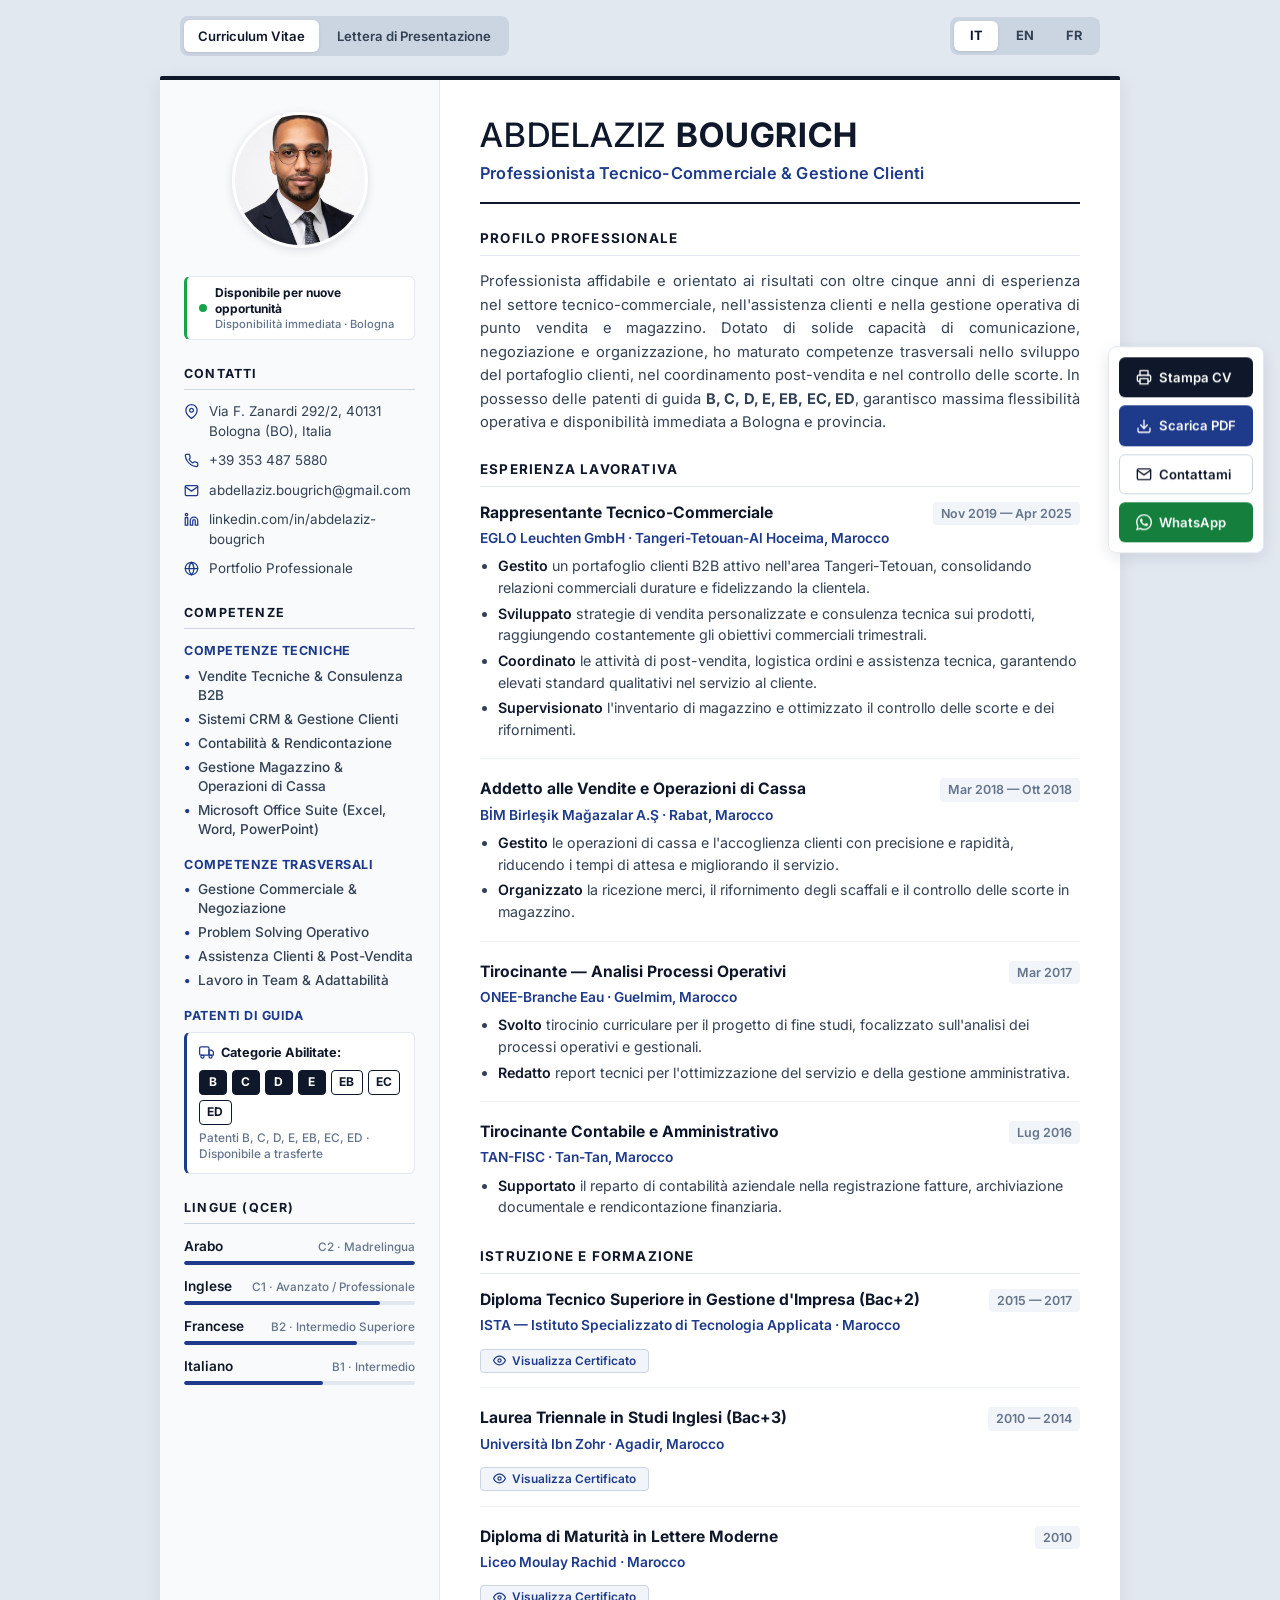
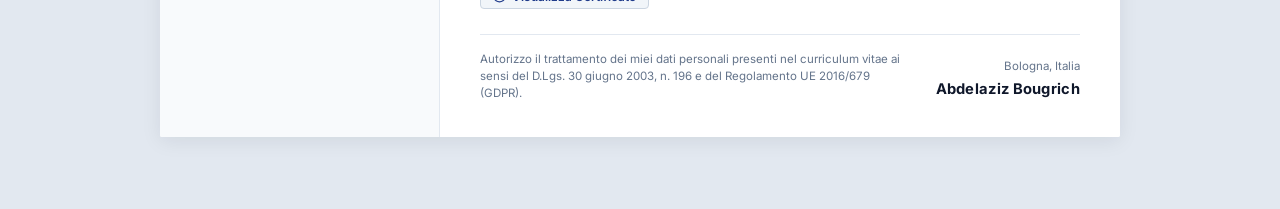
==== commit 8183e8c5: "up" ====
--- a/index.html
+++ b/index.html
@@ -110,7 +110,7 @@
                             </path>
                             <polyline points="22,6 12,13 2,6"></polyline>
                         </svg>
-                        <a href="mailto:abdelaziz.bougrich@gmail.com">abdelaziz.bougrich@gmail.com</a>
+                        <a href="mailto:abdellaziz.bougrich@gmail.com">abdellaziz.bougrich@gmail.com</a>
                     </p>
                     <p>
                         <svg xmlns="http://www.w3.org/2000/svg" width="15" height="15" viewBox="0 0 24 24" fill="none"
@@ -629,7 +629,7 @@
             <span data-lang="it">Scarica PDF</span><span data-lang="en">Save PDF</span><span
                 data-lang="fr">Télécharger PDF</span>
         </a>
-        <a class="cta-btn cta-email" href="mailto:abdelaziz.bougrich@gmail.com?subject=Candidatura%20-%20Abdelaziz%20Bougrich"
+        <a class="cta-btn cta-email" href="mailto:abdellaziz.bougrich@gmail.com?subject=Candidatura%20-%20Abdelaziz%20Bougrich"
             aria-label="Email">
             <svg xmlns="http://www.w3.org/2000/svg" width="16" height="16" viewBox="0 0 24 24" fill="none"
                 stroke="currentColor" stroke-width="2" stroke-linecap="round" stroke-linejoin="round"
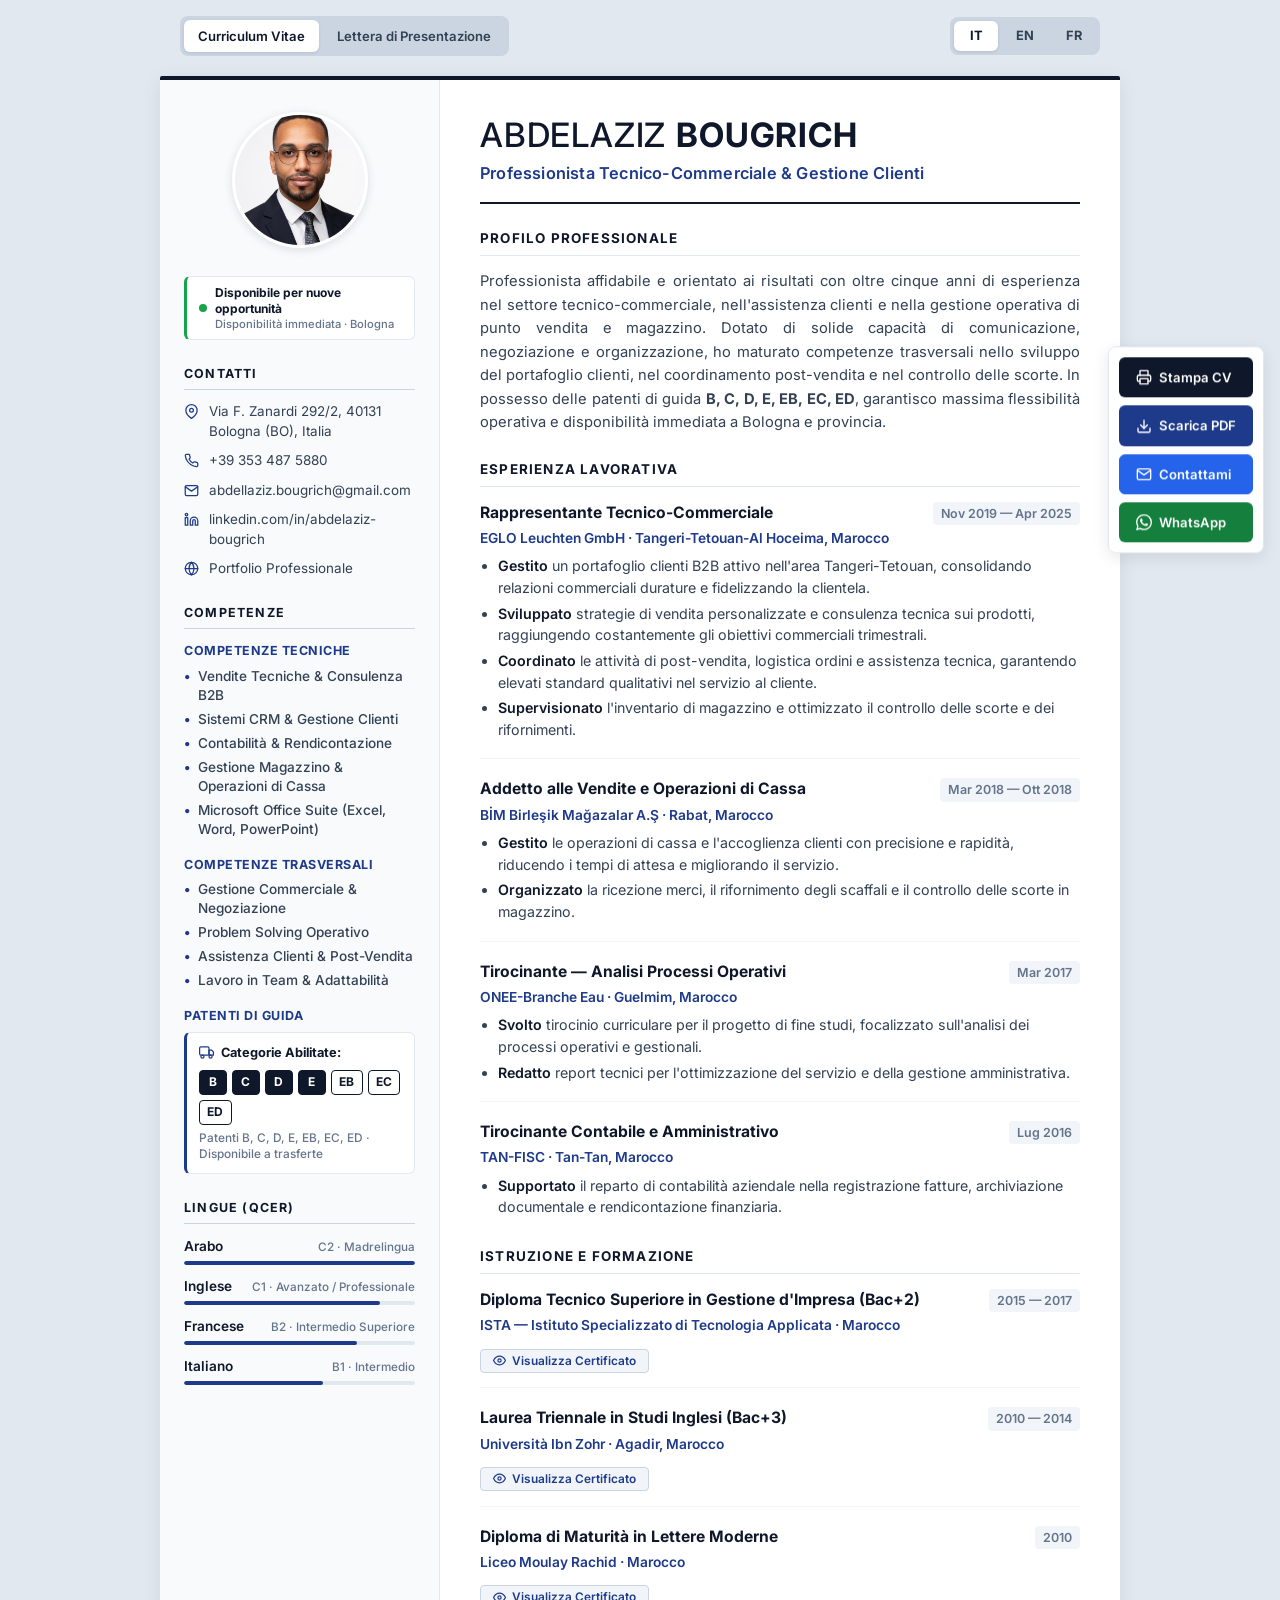
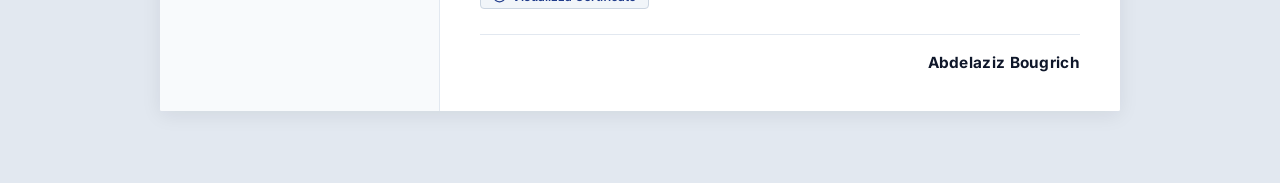
==== commit 79f53d9c: "up" ====
--- a/index.html
+++ b/index.html
@@ -110,7 +110,9 @@
                             </path>
                             <polyline points="22,6 12,13 2,6"></polyline>
                         </svg>
-                        <a href="mailto:abdellaziz.bougrich@gmail.com">abdellaziz.bougrich@gmail.com</a>
+                        <a href="https://mail.google.com/mail/?view=cm&amp;fs=1&amp;to=abdellaziz.bougrich@gmail.com&amp;su=Candidatura%20-%20Abdelaziz%20Bougrich"
+                            target="_blank" rel="noopener noreferrer"
+                            class="email-trigger">abdellaziz.bougrich@gmail.com</a>
                     </p>
                     <p>
                         <svg xmlns="http://www.w3.org/2000/svg" width="15" height="15" viewBox="0 0 24 24" fill="none"
@@ -583,21 +585,9 @@
                 </div>
             </section>
 
-            <!-- Mandatory Italian GDPR Compliance Footer & Signature -->
+            <!-- Signature Footer -->
             <footer class="cv-footer">
-                <div class="gdpr-footer">
-                    <span data-lang="it">Autorizzo il trattamento dei miei dati personali presenti nel curriculum vitae
-                        ai sensi del D.Lgs. 30 giugno 2003, n. 196 e del Regolamento UE 2016/679 (GDPR).</span>
-                    <span data-lang="en">I authorize the processing of my personal data included in this curriculum
-                        vitae pursuant to Italian Legislative Decree 196/2003 and EU Regulation 2016/679 (GDPR).</span>
-                    <span data-lang="fr">J'autorise le traitement de mes données personnelles figurant dans ce
-                        curriculum vitae conformément au Décret Législatif italien 196/2003 et au Règlement UE 2016/679
-                        (RGPD).</span>
-                </div>
                 <div class="cv-signature">
-                    <span class="cv-signature-place" data-lang="it">Bologna, Italia</span>
-                    <span class="cv-signature-place" data-lang="en">Bologna, Italy</span>
-                    <span class="cv-signature-place" data-lang="fr">Bologne, Italie</span>
                     <span class="cv-signature-name">Abdelaziz Bougrich</span>
                 </div>
             </footer>
@@ -629,8 +619,9 @@
             <span data-lang="it">Scarica PDF</span><span data-lang="en">Save PDF</span><span
                 data-lang="fr">Télécharger PDF</span>
         </a>
-        <a class="cta-btn cta-email" href="mailto:abdellaziz.bougrich@gmail.com?subject=Candidatura%20-%20Abdelaziz%20Bougrich"
-            aria-label="Email">
+        <a class="cta-btn cta-email email-trigger"
+            href="https://mail.google.com/mail/?view=cm&amp;fs=1&amp;to=abdellaziz.bougrich@gmail.com&amp;su=Candidatura%20-%20Abdelaziz%20Bougrich"
+            target="_blank" rel="noopener noreferrer" aria-label="Email">
             <svg xmlns="http://www.w3.org/2000/svg" width="16" height="16" viewBox="0 0 24 24" fill="none"
                 stroke="currentColor" stroke-width="2" stroke-linecap="round" stroke-linejoin="round"
                 aria-hidden="true">
@@ -690,11 +681,44 @@
             printCV(e);
         }
 
-        // Synchronize html[lang] attribute when language radio changes
+        // Synchronize html[lang] attribute and email links when language radio changes
+        function isMobileDevice() {
+            return /Android|webOS|iPhone|iPad|iPod|BlackBerry|IEMobile|Opera Mini/i.test(navigator.userAgent) ||
+                (navigator.platform === 'MacIntel' && navigator.maxTouchPoints > 1);
+        }
+
+        function updateEmailLinks() {
+            const email = 'abdellaziz.bougrich@gmail.com';
+            const isIt = document.getElementById('lang-it').checked;
+            const isFr = document.getElementById('lang-fr').checked;
+
+            let subject = 'Job Application - Abdelaziz Bougrich';
+            if (isIt) subject = 'Candidatura - Abdelaziz Bougrich';
+            else if (isFr) subject = 'Candidature - Abdelaziz Bougrich';
+
+            const encodedSubject = encodeURIComponent(subject);
+            const mobile = isMobileDevice();
+
+            document.querySelectorAll('.email-trigger').forEach(function (link) {
+                if (mobile) {
+                    link.href = 'mailto:' + email + '?subject=' + encodedSubject;
+                    link.removeAttribute('target');
+                    link.removeAttribute('rel');
+                } else {
+                    link.href = 'https://mail.google.com/mail/?view=cm&fs=1&to=' + email + '&su=' + encodedSubject;
+                    link.setAttribute('target', '_blank');
+                    link.setAttribute('rel', 'noopener noreferrer');
+                }
+            });
+        }
+
+        updateEmailLinks();
+
         document.querySelectorAll('input[name="lang-switch"]').forEach(function (radio) {
             radio.addEventListener('change', function () {
                 const lang = this.id.replace('lang-', '');
                 document.documentElement.setAttribute('lang', lang);
+                updateEmailLinks();
             });
         });
 
--- a/style.css
+++ b/style.css
@@ -587,22 +587,14 @@
     flex-shrink: 0;
 }
 
-/* Footer: Italian GDPR Privacy Statement & Signature */
+/* Footer: Signature */
 .cv-footer {
     margin-top: auto;
     padding-top: 16px;
     border-top: 1px solid var(--border-color);
     display: flex;
-    justify-content: space-between;
-    align-items: flex-end;
-    gap: 24px;
-}
-
-.gdpr-footer {
-    font-size: 0.72rem;
-    color: var(--text-muted);
-    line-height: 1.45;
-    max-width: 72%;
+    justify-content: flex-end;
+    align-items: center;
 }
 
 .cv-signature {
@@ -610,15 +602,8 @@
     flex-shrink: 0;
 }
 
-.cv-signature-place {
-    display: block;
-    font-size: 0.72rem;
-    color: var(--text-muted);
-    margin-bottom: 2px;
-}
-
 .cv-signature-name {
-    font-size: 0.92rem;
+    font-size: 0.96rem;
     font-weight: 700;
     color: var(--primary-navy);
     letter-spacing: 0.3px;
@@ -705,12 +690,21 @@
     text-decoration: none;
     cursor: pointer;
     border: 1px solid transparent;
-    transition: background-color 0.15s ease, transform 0.15s ease;
+    transition: background-color 0.15s ease, transform 0.12s ease, box-shadow 0.15s ease, filter 0.15s ease;
     white-space: nowrap;
+    user-select: none;
+    -webkit-tap-highlight-color: transparent;
 }
 
 .cta-btn:hover {
-    transform: translateY(-1px);
+    transform: translateY(-2px);
+    box-shadow: 0 4px 12px rgba(15, 23, 42, 0.18);
+    filter: brightness(1.06);
+}
+
+.cta-btn:active {
+    transform: translateY(0) scale(0.96);
+    box-shadow: 0 1px 4px rgba(15, 23, 42, 0.12);
 }
 
 .cta-print {
@@ -724,13 +718,14 @@
 }
 
 .cta-email {
-    background: #ffffff;
-    color: var(--primary-navy);
-    border-color: #cbd5e1;
+    background: var(--accent-blue);
+    color: #ffffff;
+    border-color: var(--accent-blue);
 }
 
 .cta-email:hover {
-    background: #f1f5f9;
+    background: #1d4ed8;
+    border-color: #1d4ed8;
 }
 
 .cta-whatsapp {
@@ -943,17 +938,11 @@
     .cv-footer {
         order: 10;
         padding: 16px 24px 28px;
-        flex-direction: column;
-        align-items: flex-start;
-        gap: 12px;
-    }
-
-    .gdpr-footer {
-        max-width: 100%;
+        justify-content: flex-end;
     }
 
     .cv-signature {
-        text-align: left;
+        text-align: right;
     }
 
     .prev-btn {
@@ -1253,18 +1242,10 @@
     .cv-footer {
         margin-top: auto !important;
         padding-top: 8px !important;
-    }
-
-    .gdpr-footer {
-        font-size: 6.8pt !important;
-        line-height: 1.3 !important;
-    }
-
-    .cv-signature-place {
-        font-size: 6.8pt !important;
+        justify-content: flex-end !important;
     }
 
     .cv-signature-name {
-        font-size: 8.5pt !important;
-    }
-}
+        font-size: 8.8pt !important;
+    }
+}
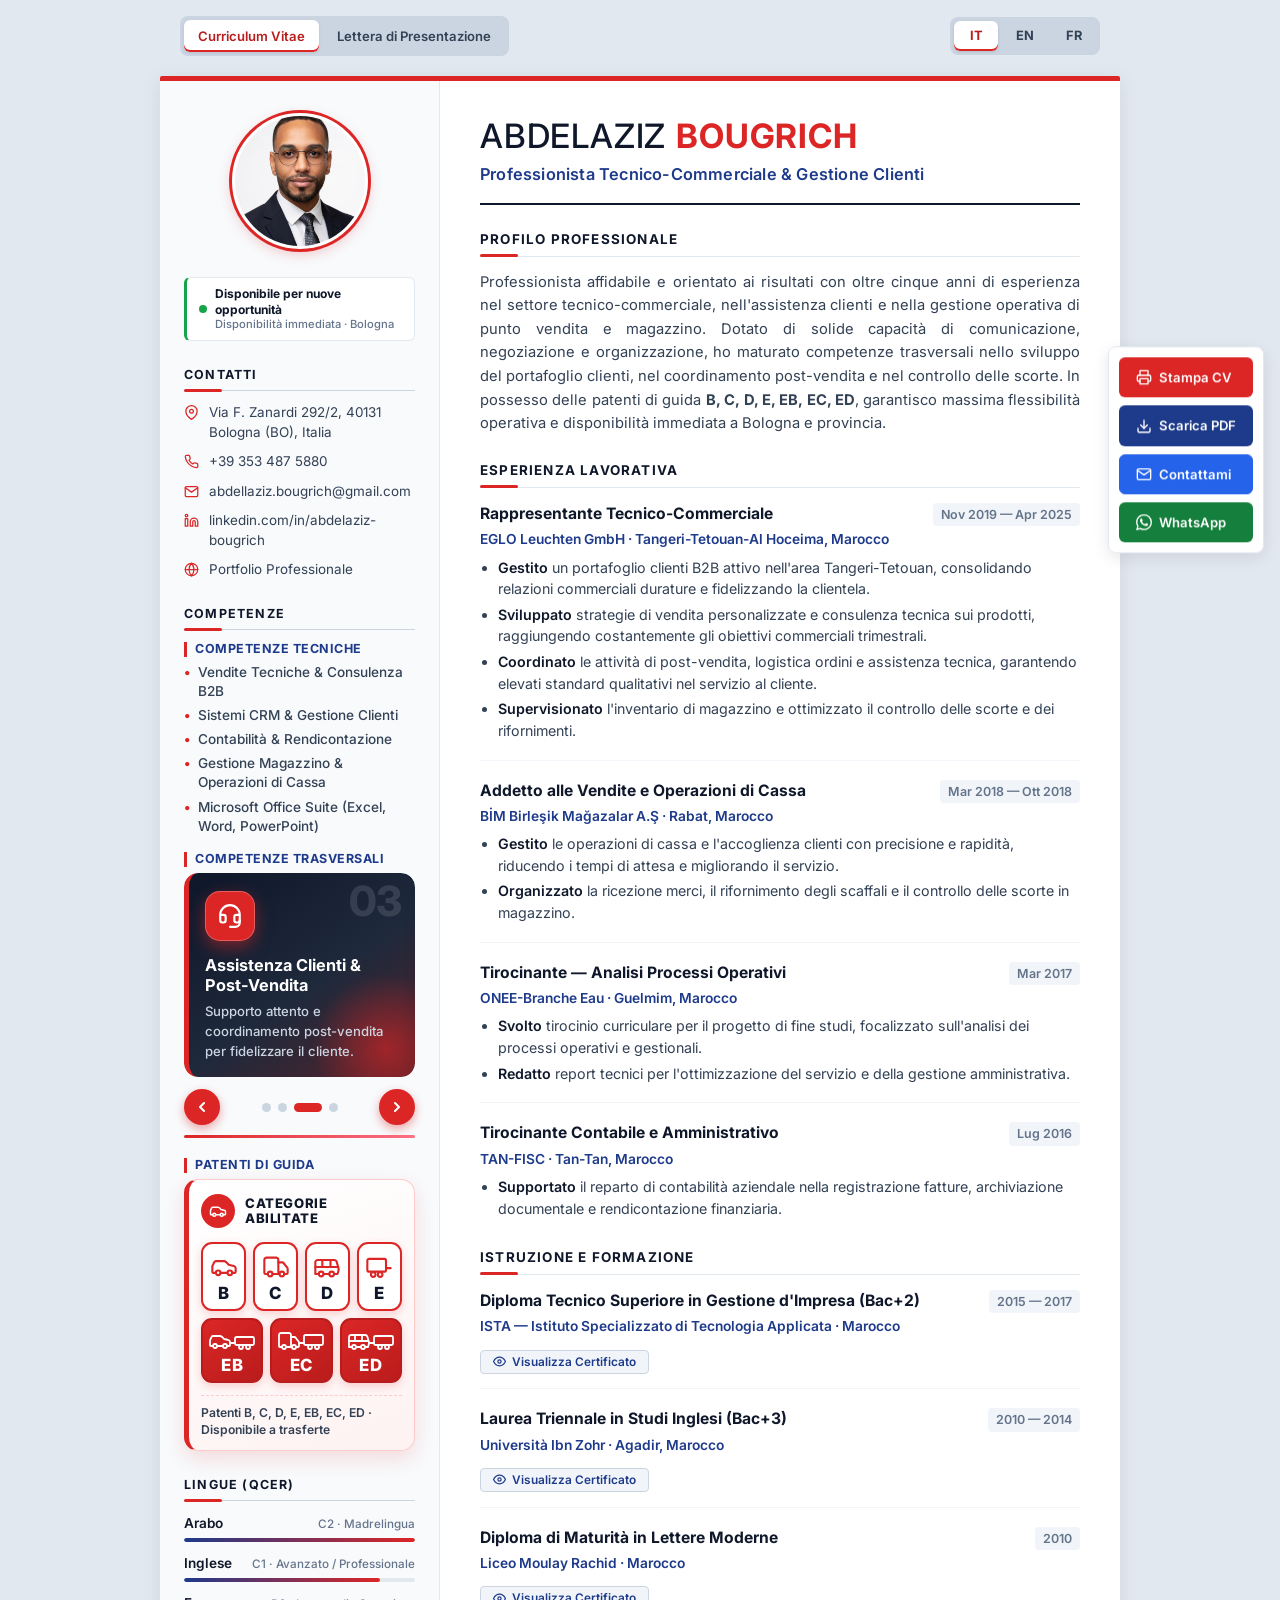
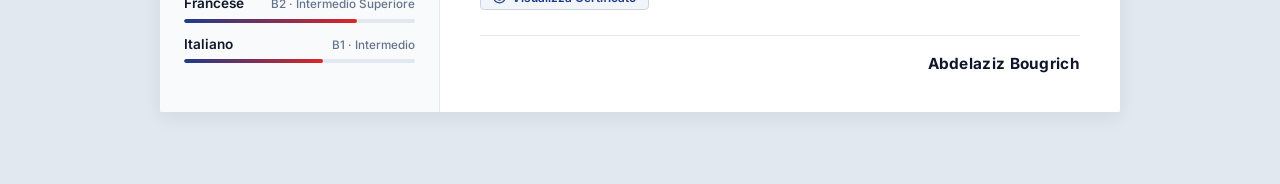
==== commit 0299b02b: "up" ====
--- a/index.html
+++ b/index.html
@@ -22,7 +22,9 @@
     <meta name="twitter:description" content="Professionista Tecnico-Commerciale. Residente a Bologna, Italia.">
     <link rel="icon" type="image/svg+xml"
         href="data:image/svg+xml,<svg xmlns='http://www.w3.org/2000/svg' viewBox='0 0 32 32'><rect width='32' height='32' rx='6' fill='%230f172a'/><text x='16' y='21' font-family='sans-serif' font-size='13' font-weight='700' fill='white' text-anchor='middle'>AB</text></svg>">
+    <meta name="theme-color" content="#dc2626">
     <link rel="stylesheet" href="style.css">
+    <script>document.documentElement.classList.add('js');</script>
 </head>
 
 <body>
@@ -170,48 +172,249 @@
                 <strong class="skills-subtitle" data-lang="it">Competenze Trasversali</strong>
                 <strong class="skills-subtitle" data-lang="en">Soft Skills</strong>
                 <strong class="skills-subtitle" data-lang="fr">Compétences Transversales</strong>
-                <ul class="skills-bullet-list">
-                    <li><span data-lang="it">Gestione Commerciale &amp; Negoziazione</span><span data-lang="en">Sales
-                            Management &amp; Negotiation</span><span data-lang="fr">Gestion des Ventes &amp;
-                            Négociation</span></li>
-                    <li><span data-lang="it">Problem Solving Operativo</span><span data-lang="en">Operational Problem
-                            Solving</span><span data-lang="fr">Résolution de Problèmes</span></li>
-                    <li><span data-lang="it">Assistenza Clienti &amp; Post-Vendita</span><span data-lang="en">Customer
-                            Service &amp; After-Sales</span><span data-lang="fr">Service Client &amp;
-                            Après-Vente</span></li>
-                    <li><span data-lang="it">Lavoro in Team &amp; Adattabilità</span><span data-lang="en">Teamwork
-                            &amp; Adaptability</span><span data-lang="fr">Travail en Équipe &amp; Adaptabilité</span>
-                    </li>
-                </ul>
+
+                <!-- Soft Skills Slider (swipe on mobile, arrows/dots on desktop, auto-play) -->
+                <div class="soft-slider" id="softSlider" role="region" aria-roledescription="carousel"
+                    aria-label="Soft Skills">
+                    <div class="soft-track" id="softTrack">
+                        <article class="soft-slide is-active" role="group" aria-roledescription="slide"
+                            aria-label="1 / 4">
+                            <span class="soft-num" aria-hidden="true">01</span>
+                            <span class="soft-ico" aria-hidden="true">
+                                <svg width="26" height="26" viewBox="0 0 24 24" fill="none" stroke="currentColor"
+                                    stroke-width="2" stroke-linecap="round" stroke-linejoin="round">
+                                    <polyline points="22 7 13.5 15.5 8.5 10.5 2 17"></polyline>
+                                    <polyline points="16 7 22 7 22 13"></polyline>
+                                </svg>
+                            </span>
+                            <div class="soft-text">
+                                <h3 class="soft-title">
+                                    <span data-lang="it">Gestione Commerciale &amp; Negoziazione</span>
+                                    <span data-lang="en">Sales Management &amp; Negotiation</span>
+                                    <span data-lang="fr">Gestion des Ventes &amp; Négociation</span>
+                                </h3>
+                                <p class="soft-desc">
+                                    <span data-lang="it">Sviluppo del portafoglio clienti e trattative orientate al risultato.</span>
+                                    <span data-lang="en">Growing client portfolios and closing results-driven deals.</span>
+                                    <span data-lang="fr">Développement du portefeuille clients et négociations orientées résultats.</span>
+                                </p>
+                            </div>
+                        </article>
+
+                        <article class="soft-slide" role="group" aria-roledescription="slide" aria-label="2 / 4">
+                            <span class="soft-num" aria-hidden="true">02</span>
+                            <span class="soft-ico" aria-hidden="true">
+                                <svg width="26" height="26" viewBox="0 0 24 24" fill="none" stroke="currentColor"
+                                    stroke-width="2" stroke-linecap="round" stroke-linejoin="round">
+                                    <path d="M15 14c.2-1 .7-1.7 1.5-2.5 1-.9 1.5-2.2 1.5-3.5A6 6 0 0 0 6 8c0 1 .2 2.2 1.5 3.5.7.7 1.3 1.5 1.5 2.5"></path>
+                                    <path d="M9 18h6"></path>
+                                    <path d="M10 22h4"></path>
+                                </svg>
+                            </span>
+                            <div class="soft-text">
+                                <h3 class="soft-title">
+                                    <span data-lang="it">Problem Solving Operativo</span>
+                                    <span data-lang="en">Operational Problem Solving</span>
+                                    <span data-lang="fr">Résolution de Problèmes</span>
+                                </h3>
+                                <p class="soft-desc">
+                                    <span data-lang="it">Soluzioni rapide e pratiche agli imprevisti di vendita e magazzino.</span>
+                                    <span data-lang="en">Fast, practical fixes for sales and warehouse challenges.</span>
+                                    <span data-lang="fr">Solutions rapides et concrètes aux imprévus de vente et de stock.</span>
+                                </p>
+                            </div>
+                        </article>
+
+                        <article class="soft-slide" role="group" aria-roledescription="slide" aria-label="3 / 4">
+                            <span class="soft-num" aria-hidden="true">03</span>
+                            <span class="soft-ico" aria-hidden="true">
+                                <svg width="26" height="26" viewBox="0 0 24 24" fill="none" stroke="currentColor"
+                                    stroke-width="2" stroke-linecap="round" stroke-linejoin="round">
+                                    <path d="M3 11h3a2 2 0 0 1 2 2v3a2 2 0 0 1-2 2H5a2 2 0 0 1-2-2v-5Zm0 0a9 9 0 1 1 18 0m0 0v5a2 2 0 0 1-2 2h-1a2 2 0 0 1-2-2v-3a2 2 0 0 1 2-2h3Z"></path>
+                                    <path d="M21 16v2a4 4 0 0 1-4 4h-5"></path>
+                                </svg>
+                            </span>
+                            <div class="soft-text">
+                                <h3 class="soft-title">
+                                    <span data-lang="it">Assistenza Clienti &amp; Post-Vendita</span>
+                                    <span data-lang="en">Customer Service &amp; After-Sales</span>
+                                    <span data-lang="fr">Service Client &amp; Après-Vente</span>
+                                </h3>
+                                <p class="soft-desc">
+                                    <span data-lang="it">Supporto attento e coordinamento post-vendita per fidelizzare il cliente.</span>
+                                    <span data-lang="en">Attentive support and after-sales follow-up that builds loyalty.</span>
+                                    <span data-lang="fr">Accompagnement attentif et suivi après-vente pour fidéliser.</span>
+                                </p>
+                            </div>
+                        </article>
+
+                        <article class="soft-slide" role="group" aria-roledescription="slide" aria-label="4 / 4">
+                            <span class="soft-num" aria-hidden="true">04</span>
+                            <span class="soft-ico" aria-hidden="true">
+                                <svg width="26" height="26" viewBox="0 0 24 24" fill="none" stroke="currentColor"
+                                    stroke-width="2" stroke-linecap="round" stroke-linejoin="round">
+                                    <path d="M16 21v-2a4 4 0 0 0-4-4H6a4 4 0 0 0-4 4v2"></path>
+                                    <circle cx="9" cy="7" r="4"></circle>
+                                    <path d="M22 21v-2a4 4 0 0 0-3-3.87"></path>
+                                    <path d="M16 3.13a4 4 0 0 1 0 7.75"></path>
+                                </svg>
+                            </span>
+                            <div class="soft-text">
+                                <h3 class="soft-title">
+                                    <span data-lang="it">Lavoro in Team &amp; Adattabilità</span>
+                                    <span data-lang="en">Teamwork &amp; Adaptability</span>
+                                    <span data-lang="fr">Travail en Équipe &amp; Adaptabilité</span>
+                                </h3>
+                                <p class="soft-desc">
+                                    <span data-lang="it">Collaborazione efficace e flessibilità in contesti sempre diversi.</span>
+                                    <span data-lang="en">Effective collaboration and flexibility in ever-changing settings.</span>
+                                    <span data-lang="fr">Collaboration efficace et flexibilité dans des contextes variés.</span>
+                                </p>
+                            </div>
+                        </article>
+                    </div>
+
+                    <div class="soft-controls no-print">
+                        <button type="button" class="soft-arrow soft-prev" id="softPrev" aria-label="Precedente">
+                            <svg width="16" height="16" viewBox="0 0 24 24" fill="none" stroke="currentColor"
+                                stroke-width="3" stroke-linecap="round" stroke-linejoin="round" aria-hidden="true">
+                                <polyline points="15 18 9 12 15 6"></polyline>
+                            </svg>
+                        </button>
+                        <div class="soft-dots" id="softDots" role="tablist" aria-label="Soft Skills">
+                            <button type="button" class="soft-dot is-active" role="tab" aria-label="1"></button>
+                            <button type="button" class="soft-dot" role="tab" aria-label="2"></button>
+                            <button type="button" class="soft-dot" role="tab" aria-label="3"></button>
+                            <button type="button" class="soft-dot" role="tab" aria-label="4"></button>
+                        </div>
+                        <button type="button" class="soft-arrow soft-next" id="softNext" aria-label="Successivo">
+                            <svg width="16" height="16" viewBox="0 0 24 24" fill="none" stroke="currentColor"
+                                stroke-width="3" stroke-linecap="round" stroke-linejoin="round" aria-hidden="true">
+                                <polyline points="9 18 15 12 9 6"></polyline>
+                            </svg>
+                        </button>
+                    </div>
+                    <div class="soft-progress no-print" aria-hidden="true"><span id="softProgress"></span></div>
+                </div>
 
                 <strong class="skills-subtitle" data-lang="it">Patenti di Guida</strong>
                 <strong class="skills-subtitle" data-lang="en">Driving Licences</strong>
                 <strong class="skills-subtitle" data-lang="fr">Permis de Conduire</strong>
                 <div class="cv-driving-block">
                     <div class="cv-driving-header">
-                        <svg width="15" height="15" viewBox="0 0 24 24" fill="none" stroke="currentColor"
-                            stroke-width="2" stroke-linecap="round" stroke-linejoin="round" class="cv-driving-ico"
-                            aria-hidden="true">
-                            <rect x="1" y="3" width="15" height="13" rx="2"></rect>
-                            <polygon points="16 8 20 8 23 11 23 16 16 16 16 8"></polygon>
-                            <circle cx="5.5" cy="18.5" r="2.5"></circle>
-                            <circle cx="18.5" cy="18.5" r="2.5"></circle>
-                        </svg>
-                        <span data-lang="it">Categorie Abilitate:</span>
-                        <span data-lang="en">Licensed Categories:</span>
-                        <span data-lang="fr">Catégories Validées :</span>
-                    </div>
-                    <div class="cv-licence-badges" aria-label="Driving Licences B, C, D, E, EB, EC, ED">
-                        <span class="cv-lic-pill" title="Categoria B — Autovetture / Light Vehicles">B</span>
-                        <span class="cv-lic-pill" title="Categoria C — Autocarri &gt;3.5t / Heavy Trucks">C</span>
-                        <span class="cv-lic-pill" title="Categoria D — Autobus / Passenger Transport">D</span>
-                        <span class="cv-lic-pill" title="Categoria E — Rimorchi Pesanti / Heavy Trailers">E</span>
-                        <span class="cv-lic-pill cv-lic-trailer"
-                            title="Categoria EB — Auto + Rimorchio / Vehicle + Trailer">EB</span>
-                        <span class="cv-lic-pill cv-lic-trailer"
-                            title="Categoria EC — Autoarticolati / Articulated Heavy Trucks">EC</span>
-                        <span class="cv-lic-pill cv-lic-trailer"
-                            title="Categoria ED — Autosnodati / Articulated Coaches">ED</span>
+                        <span class="cv-driving-badge" aria-hidden="true">
+                            <svg width="18" height="18" viewBox="0 0 24 24" fill="none" stroke="currentColor"
+                                stroke-width="2" stroke-linecap="round" stroke-linejoin="round" class="cv-driving-ico">
+                                <path d="M19 17h2c.6 0 1-.4 1-1v-3c0-.9-.7-1.7-1.5-1.9C18.7 10.6 16 10 16 10s-1.3-1.4-2.2-2.3c-.5-.4-1.1-.7-1.8-.7H5c-.6 0-1.1.4-1.4.9l-1.4 2.9A3.7 3.7 0 0 0 2 12v4c0 .6.4 1 1 1h2"></path>
+                                <circle cx="7" cy="17" r="2"></circle>
+                                <path d="M9 17h6"></path>
+                                <circle cx="17" cy="17" r="2"></circle>
+                            </svg>
+                        </span>
+                        <span class="cv-driving-title">
+                            <span data-lang="it">Categorie Abilitate</span>
+                            <span data-lang="en">Licensed Categories</span>
+                            <span data-lang="fr">Catégories Validées</span>
+                        </span>
+                    </div>
+                    <div class="cv-licence-badges" role="list" aria-label="Driving Licences B, C, D, E, EB, EC, ED">
+                        <span class="cv-lic-tile" role="listitem" style="--i:0"
+                            title="Categoria B — Autovetture / Light Vehicles">
+                            <svg class="cv-lic-svg" viewBox="0 0 24 24" fill="none" stroke="currentColor"
+                                stroke-width="1.8" stroke-linecap="round" stroke-linejoin="round" aria-hidden="true">
+                                <path d="M19 17h2c.6 0 1-.4 1-1v-3c0-.9-.7-1.7-1.5-1.9C18.7 10.6 16 10 16 10s-1.3-1.4-2.2-2.3c-.5-.4-1.1-.7-1.8-.7H5c-.6 0-1.1.4-1.4.9l-1.4 2.9A3.7 3.7 0 0 0 2 12v4c0 .6.4 1 1 1h2"></path>
+                                <circle cx="7" cy="17" r="2"></circle>
+                                <path d="M9 17h6"></path>
+                                <circle cx="17" cy="17" r="2"></circle>
+                            </svg>
+                            <b class="cv-lic-letter">B</b>
+                        </span>
+                        <span class="cv-lic-tile" role="listitem" style="--i:1"
+                            title="Categoria C — Autocarri &gt;3.5t / Heavy Trucks">
+                            <svg class="cv-lic-svg" viewBox="0 0 24 24" fill="none" stroke="currentColor"
+                                stroke-width="1.8" stroke-linecap="round" stroke-linejoin="round" aria-hidden="true">
+                                <path d="M14 18V6a2 2 0 0 0-2-2H4a2 2 0 0 0-2 2v11a1 1 0 0 0 1 1h2"></path>
+                                <path d="M15 18H9"></path>
+                                <path d="M19 18h2a1 1 0 0 0 1-1v-3.65a1 1 0 0 0-.22-.624l-3.48-4.35A1 1 0 0 0 17.52 8H14"></path>
+                                <circle cx="17" cy="18" r="2"></circle>
+                                <circle cx="7" cy="18" r="2"></circle>
+                            </svg>
+                            <b class="cv-lic-letter">C</b>
+                        </span>
+                        <span class="cv-lic-tile" role="listitem" style="--i:2"
+                            title="Categoria D — Autobus / Passenger Transport">
+                            <svg class="cv-lic-svg" viewBox="0 0 24 24" fill="none" stroke="currentColor"
+                                stroke-width="1.8" stroke-linecap="round" stroke-linejoin="round" aria-hidden="true">
+                                <path d="M8 6v6"></path>
+                                <path d="M15 6v6"></path>
+                                <path d="M2 12h19.6"></path>
+                                <path d="M18 18h3s.5-1.7.8-2.8c.1-.4.2-.8.2-1.2 0-.4-.1-.8-.2-1.2l-1.4-5C20.1 6.8 19.1 6 18 6H4a2 2 0 0 0-2 2v10h3"></path>
+                                <circle cx="7" cy="18" r="2"></circle>
+                                <path d="M9 18h5"></path>
+                                <circle cx="16" cy="18" r="2"></circle>
+                            </svg>
+                            <b class="cv-lic-letter">D</b>
+                        </span>
+                        <span class="cv-lic-tile" role="listitem" style="--i:3"
+                            title="Categoria E — Rimorchi Pesanti / Heavy Trailers">
+                            <svg class="cv-lic-svg" viewBox="0 0 24 24" fill="none" stroke="currentColor"
+                                stroke-width="1.8" stroke-linecap="round" stroke-linejoin="round" aria-hidden="true">
+                                <rect x="2" y="5" width="16" height="11" rx="1.5"></rect>
+                                <path d="M18 13h4"></path>
+                                <circle cx="7" cy="18.5" r="2"></circle>
+                                <circle cx="13" cy="18.5" r="2"></circle>
+                            </svg>
+                            <b class="cv-lic-letter">E</b>
+                        </span>
+                        <span class="cv-lic-tile cv-lic-trailer" role="listitem" style="--i:4"
+                            title="Categoria EB — Auto + Rimorchio / Vehicle + Trailer">
+                            <svg class="cv-lic-svg" viewBox="0 0 48 24" fill="none" stroke="currentColor"
+                                stroke-width="1.8" stroke-linecap="round" stroke-linejoin="round" aria-hidden="true">
+                                <path d="M19 17h2c.6 0 1-.4 1-1v-3c0-.9-.7-1.7-1.5-1.9C18.7 10.6 16 10 16 10s-1.3-1.4-2.2-2.3c-.5-.4-1.1-.7-1.8-.7H5c-.6 0-1.1.4-1.4.9l-1.4 2.9A3.7 3.7 0 0 0 2 12v4c0 .6.4 1 1 1h2"></path>
+                                <circle cx="7" cy="17" r="2"></circle>
+                                <path d="M9 17h6"></path>
+                                <circle cx="17" cy="17" r="2"></circle>
+                                <path d="M22 14h5"></path>
+                                <rect x="27" y="8" width="19" height="8" rx="1.5"></rect>
+                                <circle cx="33" cy="18" r="2"></circle>
+                                <circle cx="40" cy="18" r="2"></circle>
+                            </svg>
+                            <b class="cv-lic-letter">EB</b>
+                        </span>
+                        <span class="cv-lic-tile cv-lic-trailer" role="listitem" style="--i:5"
+                            title="Categoria EC — Autoarticolati / Articulated Heavy Trucks">
+                            <svg class="cv-lic-svg" viewBox="0 0 48 24" fill="none" stroke="currentColor"
+                                stroke-width="1.8" stroke-linecap="round" stroke-linejoin="round" aria-hidden="true">
+                                <path d="M14 18V6a2 2 0 0 0-2-2H4a2 2 0 0 0-2 2v11a1 1 0 0 0 1 1h2"></path>
+                                <path d="M15 18H9"></path>
+                                <path d="M19 18h2a1 1 0 0 0 1-1v-3.65a1 1 0 0 0-.22-.624l-3.48-4.35A1 1 0 0 0 17.52 8H14"></path>
+                                <circle cx="17" cy="18" r="2"></circle>
+                                <circle cx="7" cy="18" r="2"></circle>
+                                <path d="M22 14h5"></path>
+                                <rect x="27" y="6" width="19" height="10" rx="1.5"></rect>
+                                <circle cx="33" cy="18" r="2"></circle>
+                                <circle cx="40" cy="18" r="2"></circle>
+                            </svg>
+                            <b class="cv-lic-letter">EC</b>
+                        </span>
+                        <span class="cv-lic-tile cv-lic-trailer" role="listitem" style="--i:6"
+                            title="Categoria ED — Autosnodati / Articulated Coaches">
+                            <svg class="cv-lic-svg" viewBox="0 0 48 24" fill="none" stroke="currentColor"
+                                stroke-width="1.8" stroke-linecap="round" stroke-linejoin="round" aria-hidden="true">
+                                <path d="M8 6v6"></path>
+                                <path d="M15 6v6"></path>
+                                <path d="M2 12h19.6"></path>
+                                <path d="M18 18h3s.5-1.7.8-2.8c.1-.4.2-.8.2-1.2 0-.4-.1-.8-.2-1.2l-1.4-5C20.1 6.8 19.1 6 18 6H4a2 2 0 0 0-2 2v10h3"></path>
+                                <circle cx="7" cy="18" r="2"></circle>
+                                <path d="M9 18h5"></path>
+                                <circle cx="16" cy="18" r="2"></circle>
+                                <path d="M22 14h5"></path>
+                                <rect x="27" y="7" width="19" height="9" rx="1.5"></rect>
+                                <circle cx="33" cy="18" r="2"></circle>
+                                <circle cx="40" cy="18" r="2"></circle>
+                            </svg>
+                            <b class="cv-lic-letter">ED</b>
+                        </span>
                     </div>
                     <p class="cv-driving-note">
                         <span data-lang="it">Patenti B, C, D, E, EB, EC, ED · Disponibile a trasferte</span>
@@ -795,6 +998,7 @@
             }
         });
     </script>
+    <script src="slides.js"></script>
 </body>
 
 </html>
--- a/style.css
+++ b/style.css
@@ -13,6 +13,13 @@
     --border-color:    #e2e8f0;
     --badge-bg:        #f1f5f9;
 
+    /* Red accent (added on top of the navy corporate palette) */
+    --accent-red:      #dc2626;
+    --red-dark:        #b91c1c;
+    --red-deep:        #7f1d1d;
+    --red-soft:        #fef2f2;
+    --red-line:        #fecaca;
+
     /* Typography */
     --font-family:     'Inter', -apple-system, BlinkMacSystemFont, 'Segoe UI', Roboto, Helvetica, Arial, sans-serif;
 }
@@ -77,8 +84,8 @@
 
 .doc-nav-link.active {
     background: #ffffff;
-    color: var(--primary-navy);
-    box-shadow: 0 1px 3px rgba(15, 23, 42, 0.1);
+    color: var(--red-dark);
+    box-shadow: 0 1px 3px rgba(15, 23, 42, 0.1), inset 0 -2px 0 var(--accent-red);
 }
 
 .lang-controls {
@@ -115,8 +122,8 @@
 #lang-en:checked ~ .top-bar .lang-controls label[for="lang-en"],
 #lang-fr:checked ~ .top-bar .lang-controls label[for="lang-fr"] {
     background: #ffffff;
-    color: var(--primary-navy);
-    box-shadow: 0 1px 3px rgba(15, 23, 42, 0.12);
+    color: var(--red-dark);
+    box-shadow: 0 1px 3px rgba(15, 23, 42, 0.12), inset 0 -2px 0 var(--accent-red);
 }
 
 /* Language Visibility Rules */
@@ -146,7 +153,7 @@
     grid-template-columns: 280px 1fr;
     min-height: 297mm;
     box-shadow: 0 4px 20px rgba(15, 23, 42, 0.08);
-    border-top: 4px solid var(--primary-navy);
+    border-top: 5px solid var(--accent-red);
     border-radius: 2px;
     overflow: hidden;
 }
@@ -170,7 +177,7 @@
     margin: 0 auto 4px;
     border-radius: 50%;
     border: 3px solid #ffffff;
-    box-shadow: 0 2px 10px rgba(15, 23, 42, 0.12);
+    box-shadow: 0 0 0 3px var(--accent-red), 0 4px 14px rgba(220, 38, 38, 0.28);
     background: #ffffff;
     overflow: hidden;
 }
@@ -236,6 +243,19 @@
     font-weight: 700;
     color: var(--primary-navy);
     border-bottom: 1.5px solid #cbd5e1;
+    position: relative;
+}
+
+.sidebar-section h2::after,
+section h2::after {
+    content: '';
+    position: absolute;
+    left: 0;
+    bottom: -1.5px;
+    width: 38px;
+    height: 3px;
+    border-radius: 2px;
+    background: var(--accent-red);
 }
 
 .skills-subtitle {
@@ -246,6 +266,9 @@
     color: var(--secondary-navy);
     text-transform: uppercase;
     letter-spacing: 0.5px;
+    border-left: 3px solid var(--accent-red);
+    padding-left: 8px;
+    line-height: 1.2;
 }
 
 /* Contact Info */
@@ -268,7 +291,7 @@
 .contact-icon {
     flex-shrink: 0;
     margin-top: 2px;
-    color: var(--secondary-navy);
+    color: var(--accent-red);
 }
 
 .contact-info a {
@@ -278,7 +301,7 @@
 }
 
 .contact-info a:hover {
-    color: var(--accent-blue);
+    color: var(--accent-red);
     text-decoration: underline;
 }
 
@@ -308,70 +331,384 @@
     position: absolute;
     left: 0;
     top: 0;
-    color: var(--secondary-navy);
+    color: var(--accent-red);
     font-weight: 700;
+}
+
+/* ============================================================
+   SOFT SKILLS SLIDER (swipe on phones, arrows + dots on laptops)
+   ============================================================ */
+.soft-slider {
+    position: relative;
+    margin-bottom: 20px;
+}
+
+.soft-track {
+    display: flex;
+    gap: 10px;
+    overflow-x: auto;
+    overscroll-behavior-x: contain;
+    scroll-snap-type: x mandatory;
+    scrollbar-width: none;
+    -webkit-overflow-scrolling: touch;
+    border-radius: 14px;
+}
+
+.soft-track::-webkit-scrollbar {
+    display: none;
+}
+
+.soft-slide {
+    position: relative;
+    flex: 0 0 100%;
+    min-height: 184px;
+    padding: 18px 16px 16px;
+    display: flex;
+    flex-direction: column;
+    gap: 14px;
+    scroll-snap-align: center;
+    scroll-snap-stop: always;
+    color: #ffffff;
+    background: linear-gradient(145deg, #0f172a 0%, #1e293b 55%, var(--red-deep) 135%);
+    border-left: 5px solid var(--accent-red);
+    border-radius: 14px;
+    box-shadow: 0 8px 20px rgba(15, 23, 42, 0.22);
+    overflow: hidden;
+}
+
+.soft-slide::after {
+    content: '';
+    position: absolute;
+    right: -46px;
+    bottom: -46px;
+    width: 150px;
+    height: 150px;
+    border-radius: 50%;
+    background: radial-gradient(circle, rgba(220, 38, 38, 0.6), transparent 70%);
+    pointer-events: none;
+}
+
+.soft-num {
+    position: absolute;
+    top: 8px;
+    right: 14px;
+    font-size: 2.6rem;
+    font-weight: 800;
+    line-height: 1;
+    color: rgba(255, 255, 255, 0.12);
+    letter-spacing: -1px;
+}
+
+.soft-ico {
+    flex-shrink: 0;
+    width: 50px;
+    height: 50px;
+    display: grid;
+    place-items: center;
+    border-radius: 15px;
+    color: #ffffff;
+    background: var(--accent-red);
+    box-shadow: 0 6px 16px rgba(220, 38, 38, 0.5), inset 0 0 0 1px rgba(255, 255, 255, 0.25);
+}
+
+.soft-text {
+    position: relative;
+    z-index: 1;
+}
+
+.soft-title {
+    font-size: 1.02rem;
+    font-weight: 700;
+    line-height: 1.25;
+    color: #ffffff;
+}
+
+.soft-desc {
+    margin-top: 7px;
+    font-size: 0.82rem;
+    line-height: 1.5;
+    color: #cbd5e1;
+    font-weight: 500;
+}
+
+/* Slide transition: icon pops in, text slides in from the right */
+.js .soft-slide .soft-ico {
+    transition: transform 0.55s cubic-bezier(0.34, 1.56, 0.64, 1);
+}
+
+.js .soft-slide .soft-text {
+    transition: opacity 0.5s ease 0.1s, transform 0.55s cubic-bezier(0.2, 0.8, 0.2, 1) 0.1s;
+}
+
+.js .soft-slide:not(.is-active) .soft-ico {
+    transform: scale(0.55) rotate(-14deg);
+}
+
+.js .soft-slide:not(.is-active) .soft-text {
+    opacity: 0.2;
+    transform: translateX(30px);
+}
+
+.soft-controls {
+    display: flex;
+    align-items: center;
+    justify-content: space-between;
+    gap: 10px;
+    margin-top: 12px;
+}
+
+.soft-arrow {
+    flex-shrink: 0;
+    width: 36px;
+    height: 36px;
+    display: grid;
+    place-items: center;
+    border: 0;
+    border-radius: 50%;
+    cursor: pointer;
+    color: #ffffff;
+    background: var(--accent-red);
+    box-shadow: 0 4px 10px rgba(220, 38, 38, 0.4);
+    transition: background-color 0.15s ease, transform 0.15s ease, box-shadow 0.15s ease;
+    -webkit-tap-highlight-color: transparent;
+}
+
+.soft-arrow:hover {
+    background: var(--red-dark);
+    transform: scale(1.1);
+    box-shadow: 0 6px 14px rgba(220, 38, 38, 0.5);
+}
+
+.soft-arrow:active {
+    transform: scale(0.9);
+}
+
+.soft-arrow:focus-visible,
+.soft-dot:focus-visible {
+    outline: 2px solid var(--primary-navy);
+    outline-offset: 2px;
+}
+
+.soft-dots {
+    display: flex;
+    align-items: center;
+    gap: 7px;
+}
+
+.soft-dot {
+    position: relative;
+    width: 9px;
+    height: 9px;
+    padding: 0;
+    border: 0;
+    border-radius: 99px;
+    cursor: pointer;
+    background: #cbd5e1;
+    transition: width 0.3s ease, background-color 0.3s ease;
+}
+
+.soft-dot::before {
+    content: '';
+    position: absolute;
+    inset: -12px -4px;
+}
+
+.soft-dot.is-active {
+    width: 28px;
+    background: var(--accent-red);
+}
+
+.soft-progress {
+    height: 3px;
+    margin-top: 10px;
+    border-radius: 3px;
+    background: #e2e8f0;
+    overflow: hidden;
+}
+
+.soft-progress span {
+    display: block;
+    width: 0;
+    height: 100%;
+    background: linear-gradient(90deg, var(--accent-red), #fb7185);
+}
+
+.soft-progress span.run {
+    animation: softProgress var(--soft-dur, 5500ms) linear forwards;
+}
+
+.soft-slider.is-paused .soft-progress span.run {
+    animation-play-state: paused;
+}
+
+@keyframes softProgress {
+    from { width: 0; }
+    to   { width: 100%; }
 }
 
 /* ============================================================
    DRIVING LICENCES BLOCK (Patenti: B, C, D, E, EB, EC, ED)
    ============================================================ */
 .cv-driving-block {
-    background: #ffffff;
-    border: 1px solid var(--border-color);
-    border-left: 3px solid var(--secondary-navy);
-    border-radius: 6px;
-    padding: 10px 12px;
-    margin-top: 4px;
+    background: linear-gradient(160deg, #ffffff 0%, var(--red-soft) 100%);
+    border: 1px solid var(--red-line);
+    border-left: 5px solid var(--accent-red);
+    border-radius: 14px;
+    padding: 14px 12px 12px;
+    margin-top: 6px;
+    box-shadow: 0 8px 20px rgba(220, 38, 38, 0.14);
 }
 
 .cv-driving-header {
     display: flex;
     align-items: center;
+    gap: 10px;
+    margin-bottom: 14px;
+}
+
+.cv-driving-badge {
+    flex-shrink: 0;
+    width: 34px;
+    height: 34px;
+    display: grid;
+    place-items: center;
+    border-radius: 50%;
+    color: #ffffff;
+    background: var(--accent-red);
+    animation: badgePulse 2.4s ease-in-out infinite;
+}
+
+.cv-driving-ico {
+    flex-shrink: 0;
+}
+
+.cv-driving-title {
+    font-size: 0.82rem;
+    font-weight: 800;
+    line-height: 1.2;
+    letter-spacing: 0.6px;
+    text-transform: uppercase;
+    color: var(--primary-navy);
+}
+
+@keyframes badgePulse {
+    0%, 100% { box-shadow: 0 0 0 4px rgba(220, 38, 38, 0.18); }
+    50%      { box-shadow: 0 0 0 9px rgba(220, 38, 38, 0.04); }
+}
+
+.cv-licence-badges {
+    display: grid;
+    grid-template-columns: repeat(12, 1fr);
     gap: 7px;
-    font-size: 0.8rem;
-    font-weight: 700;
-    color: var(--primary-navy);
-    margin-bottom: 8px;
-}
-
-.cv-driving-ico {
-    color: var(--secondary-navy);
-    flex-shrink: 0;
-}
-
-.cv-licence-badges {
-    display: flex;
-    flex-wrap: wrap;
-    gap: 5px;
-    margin-bottom: 6px;
-}
-
-.cv-lic-pill {
-    display: inline-flex;
+    margin-bottom: 12px;
+}
+
+.cv-lic-tile {
+    grid-column: span 3;
+    display: flex;
+    flex-direction: column;
     align-items: center;
     justify-content: center;
-    min-width: 28px;
-    padding: 2px 7px;
-    font-size: 0.75rem;
-    font-weight: 700;
-    border-radius: 4px;
-    background: var(--primary-navy);
+    gap: 4px;
+    padding: 9px 2px 7px;
+    color: var(--accent-red);
+    background: #ffffff;
+    border: 2px solid var(--accent-red);
+    border-radius: 11px;
+    box-shadow: 0 3px 8px rgba(220, 38, 38, 0.2);
+    cursor: default;
+    transition: transform 0.2s ease, box-shadow 0.2s ease;
+}
+
+.cv-lic-tile.cv-lic-trailer {
+    grid-column: span 4;
     color: #ffffff;
-    border: 1px solid var(--primary-navy);
-    letter-spacing: 0.3px;
-}
-
-.cv-lic-pill.cv-lic-trailer {
-    background: #ffffff;
+    background: linear-gradient(145deg, var(--accent-red), var(--red-dark));
+    border-color: var(--red-dark);
+}
+
+.cv-lic-tile:hover {
+    transform: translateY(-3px) scale(1.05);
+    box-shadow: 0 10px 18px rgba(220, 38, 38, 0.35);
+}
+
+.cv-lic-svg {
+    width: 28px;
+    height: 28px;
+    flex-shrink: 0;
+}
+
+.cv-lic-trailer .cv-lic-svg {
+    width: 48px;
+    height: 24px;
+}
+
+.cv-lic-letter {
+    font-size: 1.05rem;
+    font-weight: 800;
+    line-height: 1;
+    letter-spacing: 0.5px;
     color: var(--primary-navy);
-    border: 1.5px solid var(--primary-navy);
+}
+
+.cv-lic-trailer .cv-lic-letter {
+    color: #ffffff;
 }
 
 .cv-driving-note {
-    font-size: 0.74rem;
-    color: var(--text-muted);
-    line-height: 1.35;
-    font-weight: 500;
+    font-size: 0.76rem;
+    color: var(--text-body);
+    line-height: 1.4;
+    font-weight: 600;
+    padding-top: 8px;
+    border-top: 1px dashed var(--red-line);
+}
+
+/* Licence tiles slide in one after the other when the block scrolls into view */
+.js .reveal-group:not(.is-visible) .cv-lic-tile {
+    opacity: 0;
+}
+
+.js .reveal-group.is-visible .cv-lic-tile {
+    animation: tileSlide 0.65s cubic-bezier(0.34, 1.56, 0.64, 1) backwards;
+    animation-delay: calc(var(--i, 0) * 85ms + 150ms);
+}
+
+@keyframes tileSlide {
+    from { opacity: 0; transform: translateX(-26px) scale(0.85); }
+    to   { opacity: 1; transform: none; }
+}
+
+/* ============================================================
+   SLIDE-IN REVEAL EFFECT (sidebar from left, content from right)
+   ============================================================ */
+.js .reveal {
+    opacity: 0;
+    transition: opacity 0.7s ease, transform 0.8s cubic-bezier(0.2, 0.8, 0.2, 1);
+    transition-delay: var(--rd, 0ms);
+    will-change: opacity, transform;
+}
+
+.js .reveal.from-left   { transform: translateX(-56px); }
+.js .reveal.from-right  { transform: translateX(56px); }
+.js .reveal.from-bottom { transform: translateY(44px); }
+
+.js .reveal.is-visible {
+    opacity: 1;
+    transform: none;
+}
+
+@media (prefers-reduced-motion: reduce) {
+    .js .reveal,
+    .js .soft-slide .soft-ico,
+    .js .soft-slide .soft-text {
+        transition: none;
+    }
+
+    .cv-driving-badge,
+    .js .reveal-group.is-visible .cv-lic-tile {
+        animation: none;
+    }
 }
 
 /* ============================================================
@@ -418,7 +755,7 @@
 
 .lang-bar-fill {
     height: 100%;
-    background: var(--secondary-navy);
+    background: linear-gradient(90deg, var(--secondary-navy), var(--accent-red));
     border-radius: 2px;
 }
 
@@ -456,6 +793,7 @@
 
 header h1 .last-name {
     font-weight: 700;
+    color: var(--accent-red);
 }
 
 header .subtitle {
@@ -478,6 +816,7 @@
     padding-bottom: 6px;
     font-weight: 700;
     border-bottom: 1.5px solid var(--border-color);
+    position: relative;
 }
 
 /* Profile Summary */
@@ -578,9 +917,9 @@
 }
 
 .btn-view-degree:hover {
-    background: var(--secondary-navy);
+    background: var(--accent-red);
     color: #ffffff;
-    border-color: var(--secondary-navy);
+    border-color: var(--accent-red);
 }
 
 .btn-view-degree svg {
@@ -636,7 +975,7 @@
     margin-bottom: 24px;
     padding: 12px 16px;
     background: var(--sidebar-bg);
-    border-left: 3px solid var(--secondary-navy);
+    border-left: 3px solid var(--accent-red);
     border-radius: 0 4px 4px 0;
 }
 
@@ -708,8 +1047,12 @@
 }
 
 .cta-print {
-    background: var(--primary-navy);
+    background: var(--accent-red);
     color: #ffffff;
+}
+
+.cta-print:hover {
+    background: var(--red-dark);
 }
 
 .cta-pdf {
@@ -830,7 +1173,7 @@
 }
 
 .modal-nav:hover {
-    background: rgba(255, 255, 255, 0.3);
+    background: var(--accent-red);
 }
 
 .prev-btn {
@@ -849,6 +1192,10 @@
         padding-bottom: 80px;
     }
 
+    .cta-bar {
+        flex-wrap: wrap;
+    }
+
     .cta-bar.cta-hidden {
         transform: translateY(120%);
     }
@@ -863,6 +1210,63 @@
     .sidebar,
     .main-content {
         display: contents;
+    }
+
+    .soft-slider {
+        max-width: 620px;
+        margin-left: auto;
+        margin-right: auto;
+    }
+
+    .soft-slide {
+        min-height: 168px;
+        padding: 20px 20px 18px;
+    }
+
+    .soft-title {
+        font-size: 1.12rem;
+    }
+
+    .soft-desc {
+        font-size: 0.9rem;
+    }
+
+    .soft-arrow {
+        width: 42px;
+        height: 42px;
+    }
+
+    .cv-driving-block {
+        max-width: 620px;
+        margin-left: auto;
+        margin-right: auto;
+        padding: 16px 16px 14px;
+    }
+
+    .cv-driving-title {
+        font-size: 0.9rem;
+    }
+
+    .cv-lic-svg {
+        width: 34px;
+        height: 34px;
+    }
+
+    .cv-lic-trailer .cv-lic-svg {
+        width: 60px;
+        height: 30px;
+    }
+
+    .cv-lic-letter {
+        font-size: 1.2rem;
+    }
+
+    .cv-lic-tile {
+        padding: 12px 2px 9px;
+    }
+
+    .cv-driving-note {
+        font-size: 0.82rem;
     }
 
     .photo-container {
@@ -954,7 +1358,25 @@
     }
 }
 
+@media screen and (min-width: 520px) and (max-width: 850px) {
+    .soft-slide {
+        flex-direction: row;
+        align-items: center;
+        gap: 20px;
+    }
+
+    .soft-ico {
+        width: 62px;
+        height: 62px;
+        border-radius: 18px;
+    }
+}
+
 @media screen and (max-width: 480px) {
+    .soft-slide {
+        min-height: 176px;
+    }
+
     .top-bar {
         padding: 12px 12px 6px;
         justify-content: center;
@@ -1047,7 +1469,7 @@
         height: 297mm !important;
         max-height: 297mm !important;
         overflow: hidden !important;
-        border-top: 3px solid var(--primary-navy) !important;
+        border-top: 3px solid var(--accent-red) !important;
         border-radius: 0 !important;
     }
 
@@ -1074,8 +1496,11 @@
     }
 
     .skills-subtitle {
-        font-size: 7.4pt !important;
+        font-size: 7.2pt !important;
         margin-bottom: 4px !important;
+        letter-spacing: 0.1px !important;
+        padding-left: 5px !important;
+        border-left-width: 2px !important;
     }
 
     .contact-info {
@@ -1103,42 +1528,137 @@
         line-height: 1.3 !important;
     }
 
+    /* Soft skills in print: compact icon + title list (no slider) */
+    .soft-slider {
+        margin-bottom: 9px !important;
+    }
+
+    .soft-track {
+        display: block !important;
+        overflow: visible !important;
+        border-radius: 0 !important;
+    }
+
+    .soft-slide {
+        display: flex !important;
+        flex-direction: row !important;
+        align-items: flex-start !important;
+        gap: 5px !important;
+        min-height: 0 !important;
+        padding: 0 !important;
+        margin: 0 0 2.5px !important;
+        color: var(--text-body) !important;
+        background: none !important;
+        border: 0 !important;
+        border-radius: 0 !important;
+        box-shadow: none !important;
+        overflow: visible !important;
+    }
+
+    .soft-slide::after,
+    .soft-num,
+    .soft-desc,
+    .soft-controls,
+    .soft-progress {
+        display: none !important;
+    }
+
+    .soft-ico {
+        width: 11px !important;
+        height: 11px !important;
+        margin-top: 1.5px !important;
+        border-radius: 0 !important;
+        color: var(--accent-red) !important;
+        background: none !important;
+        box-shadow: none !important;
+    }
+
+    .soft-ico svg {
+        width: 11px !important;
+        height: 11px !important;
+    }
+
+    .soft-text {
+        opacity: 1 !important;
+    }
+
+    .soft-title {
+        font-size: 8.3pt !important;
+        font-weight: 500 !important;
+        line-height: 1.3 !important;
+        color: var(--text-body) !important;
+    }
+
     /* Driving block in print: high contrast & compact */
     .cv-driving-block {
-        padding: 7px 9px !important;
+        padding: 6px 8px !important;
+        margin-top: 2px !important;
         background: #ffffff !important;
-        border: 1px solid #cbd5e1 !important;
-        border-left: 2.5px solid var(--secondary-navy) !important;
+        border: 1px solid var(--red-line) !important;
+        border-left: 3px solid var(--accent-red) !important;
+        border-radius: 6px !important;
+        box-shadow: none !important;
     }
 
     .cv-driving-header {
-        font-size: 7.8pt !important;
+        gap: 5px !important;
         margin-bottom: 5px !important;
     }
 
+    .cv-driving-badge {
+        width: 16px !important;
+        height: 16px !important;
+        box-shadow: none !important;
+    }
+
+    .cv-driving-ico {
+        width: 10px !important;
+        height: 10px !important;
+    }
+
+    .cv-driving-title {
+        font-size: 7pt !important;
+        letter-spacing: 0.1px !important;
+    }
+
     .cv-licence-badges {
-        gap: 3.5px !important;
+        gap: 3px !important;
         margin-bottom: 4px !important;
     }
 
-    .cv-lic-pill {
-        font-size: 7.2pt !important;
-        padding: 1px 5px !important;
-        min-width: 22px !important;
-        background: var(--primary-navy) !important;
-        color: #ffffff !important;
-        border: 1px solid var(--primary-navy) !important;
-    }
-
-    .cv-lic-pill.cv-lic-trailer {
-        background: #ffffff !important;
-        color: var(--primary-navy) !important;
-        border: 1px solid var(--primary-navy) !important;
+    .cv-lic-tile {
+        gap: 1px !important;
+        padding: 2px 0 1px !important;
+        border-width: 1.2px !important;
+        border-radius: 5px !important;
+        box-shadow: none !important;
+        opacity: 1 !important;
+    }
+
+    .cv-lic-svg {
+        width: 14px !important;
+        height: 14px !important;
+    }
+
+    .cv-lic-trailer .cv-lic-svg {
+        width: 26px !important;
+        height: 13px !important;
+    }
+
+    .cv-lic-letter {
+        font-size: 7.4pt !important;
     }
 
     .cv-driving-note {
+        padding-top: 3px !important;
         font-size: 7pt !important;
         line-height: 1.25 !important;
+    }
+
+    .reveal,
+    .reveal-group .cv-lic-tile {
+        opacity: 1 !important;
+        transform: none !important;
     }
 
     /* Languages in print */
